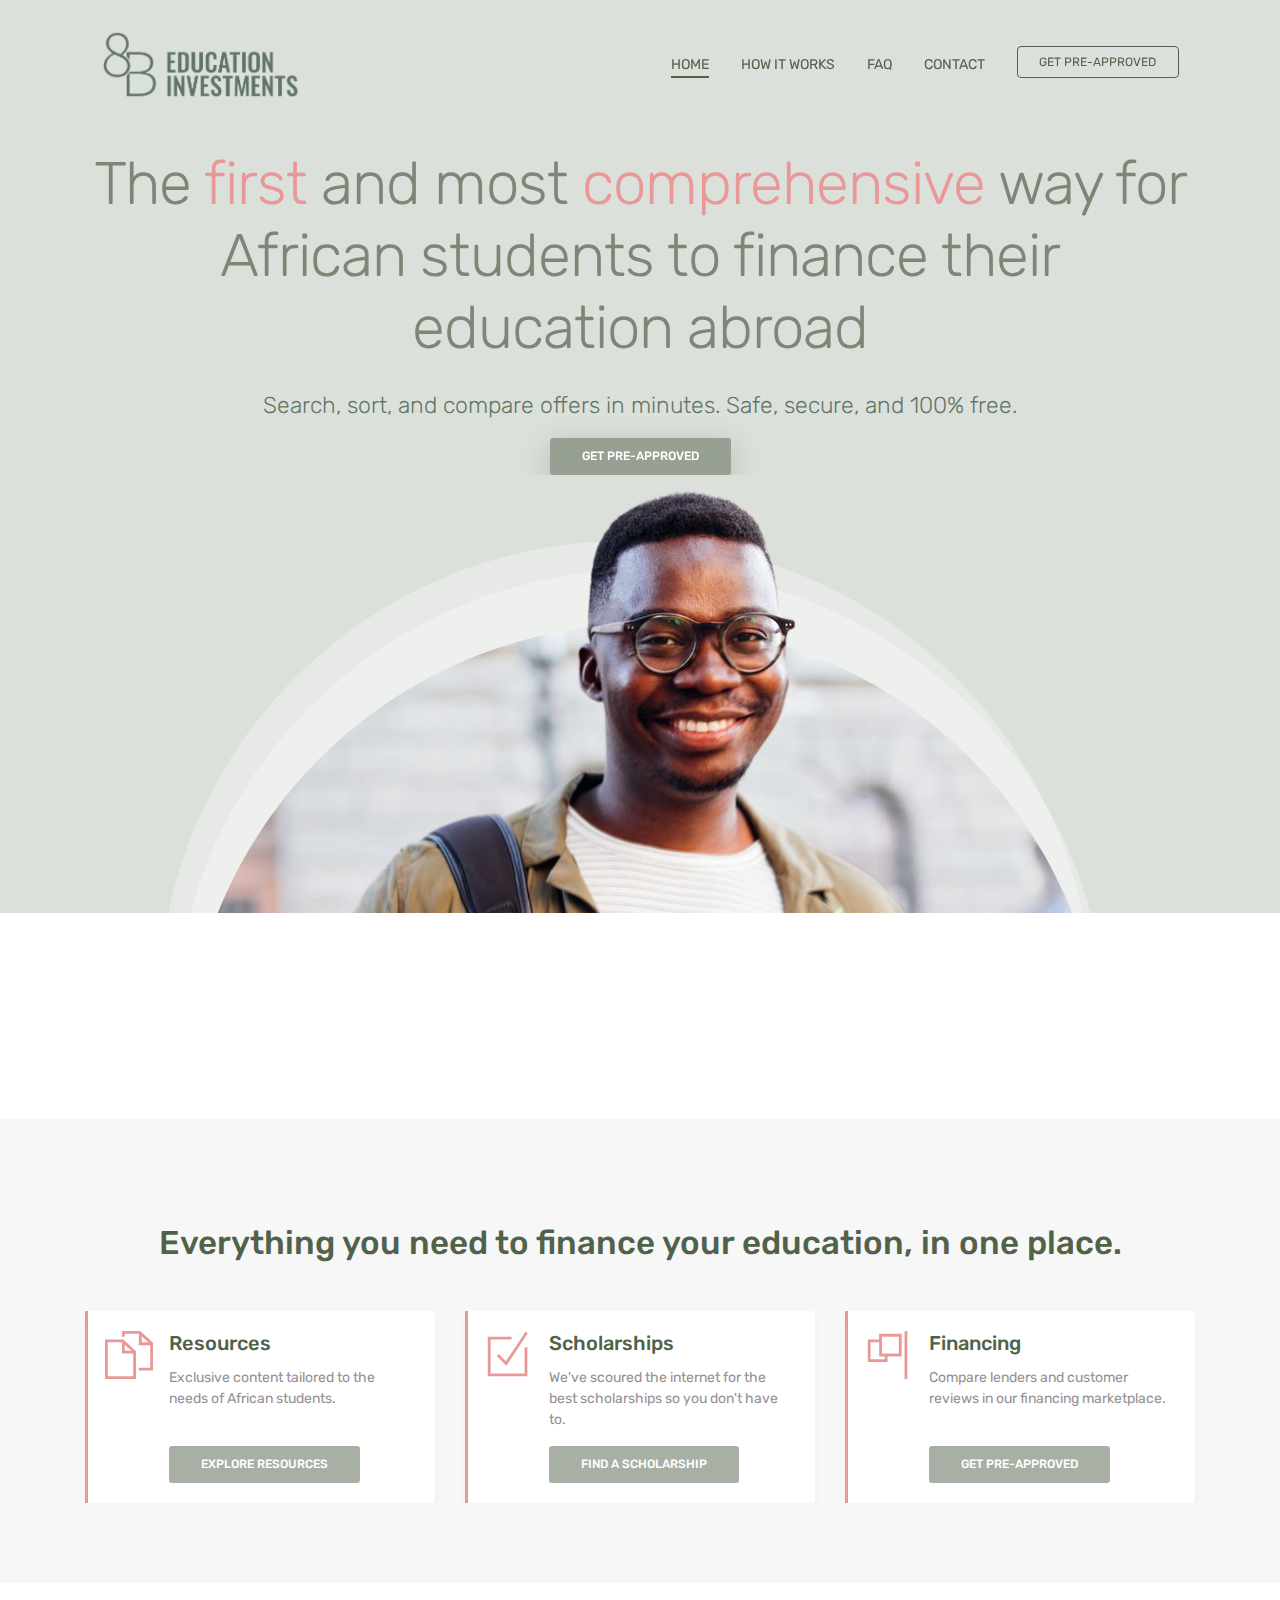
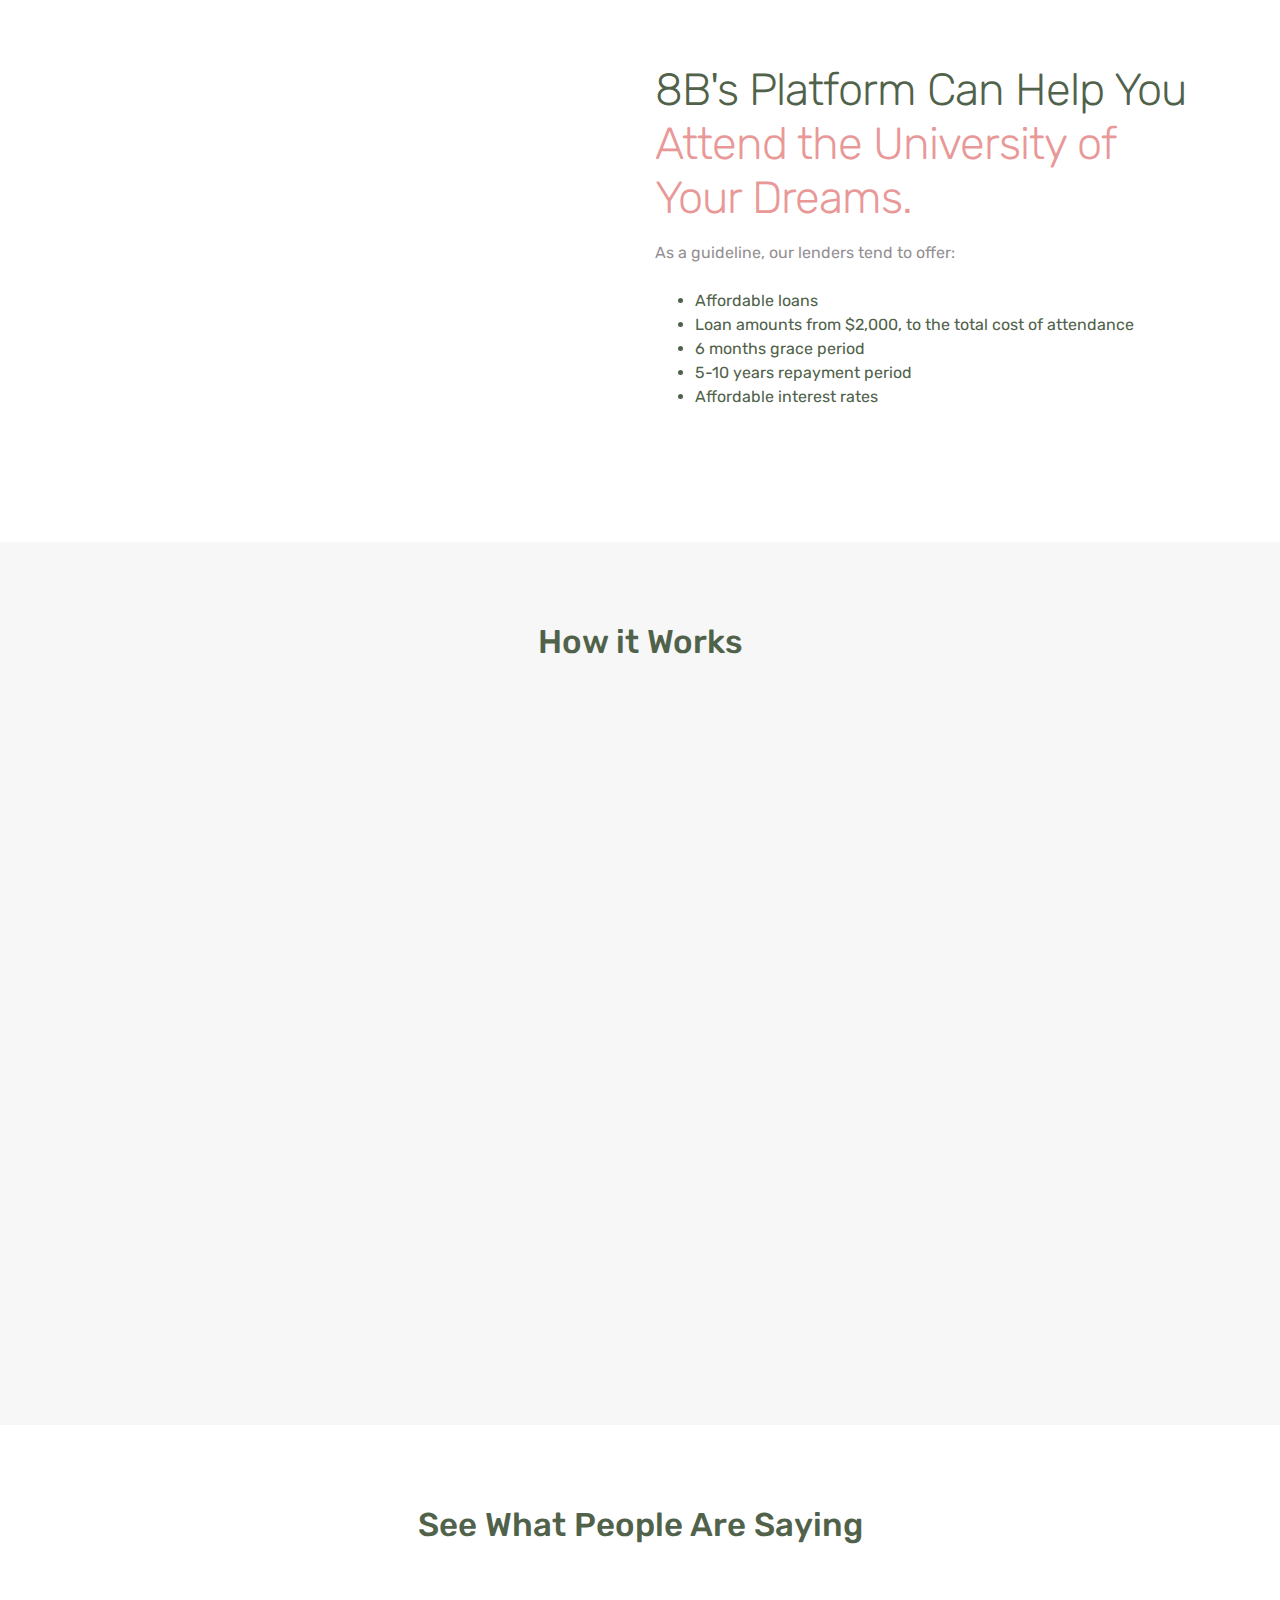
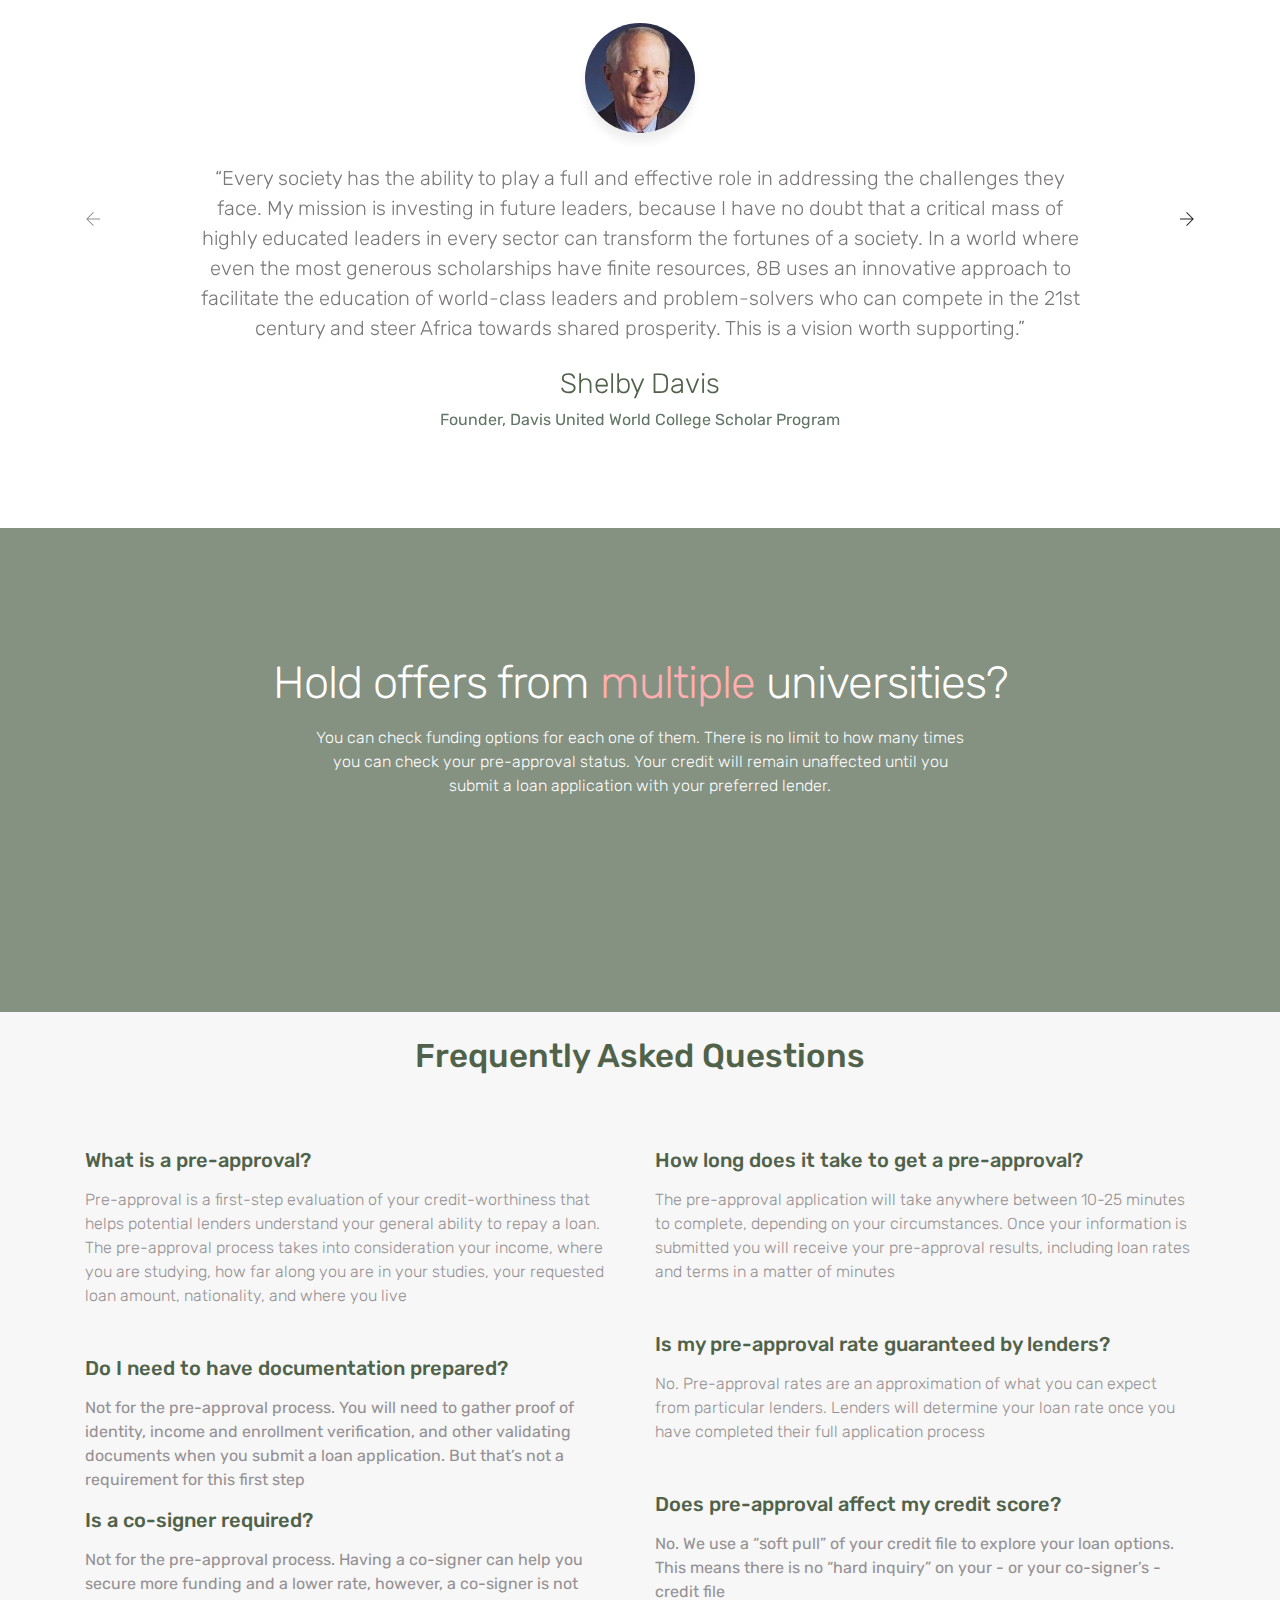
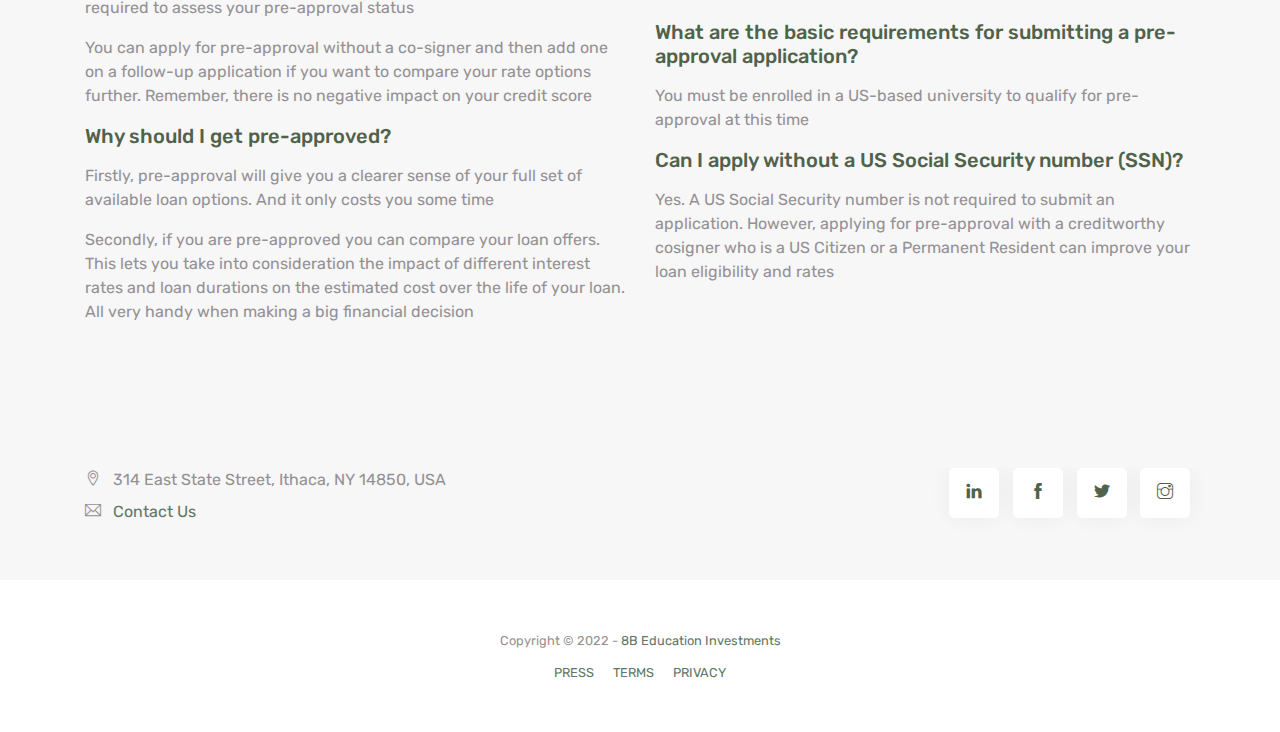
==== index.html @ 489450ca "update homepage" ====
<!doctype html>
<html lang="en">

<head>

    <link rel="icon" href="favicon/favicon.ico"/>
    <link rel="apple-touch-icon" sizes="57x57" href="favicon/apple-icon-57x57.png">
    <link rel="apple-touch-icon" sizes="60x60" href="favicon/apple-icon-60x60.png">
    <link rel="apple-touch-icon" sizes="72x72" href="favicon/apple-icon-72x72.png">
    <link rel="apple-touch-icon" sizes="76x76" href="favicon/apple-icon-76x76.png">
    <link rel="apple-touch-icon" sizes="114x114" href="favicon/apple-icon-114x114.png">
    <link rel="apple-touch-icon" sizes="120x120" href="favicon/apple-icon-120x120.png">
    <link rel="apple-touch-icon" sizes="144x144" href="favicon/apple-icon-144x144.png">
    <link rel="apple-touch-icon" sizes="152x152" href="favicon/apple-icon-152x152.png">
    <link rel="apple-touch-icon" sizes="180x180" href="favicon/apple-icon-180x180.png">
    <link rel="icon" type="image/png" sizes="192x192" href="favicon/android-icon-192x192.png">
    <link rel="icon" type="image/png" sizes="32x32" href="favicon/favicon-32x32.png">
    <link rel="icon" type="image/png" sizes="96x96" href="favicon/favicon-96x96.png">
    <link rel="icon" type="image/png" sizes="16x16" href="favicon/favicon-16x16.png">
    <link rel="manifest" href="favicon/manifest.json">

    <meta content="8B is here to help African students seek and secure funding for international study." name="description"/>
    <meta content="Student Financing - 8B Education Investments" property="og:title"/>
    <meta content="8B is here to help African students seek and secure funding for international study." property="og:description"/>
    <meta content="/images/meta.png" property="og:image"/>
    <meta content="Student Financing - 8B Education Investments" property="twitter:title"/>
    <meta content="8B is here to help African students seek and secure funding for international study." property="twitter:description"/>
    <meta content="/images/logo.png" property="twitter:image"/>
    <meta property="og:type" content="website"/>
    <meta content="summary_large_image" name="twitter:card"/>


    <title>Student Financing - 8B Education Investments</title>
    <!-- Required meta tags -->
    <meta charset="utf-8">
    <meta name="viewport" content="width=device-width, initial-scale=1, shrink-to-fit=no">
    <meta name="description" content="8B Education Investments">
    <meta name="keywords" content="8B Education Investments">

    <!-- Font -->
    <link rel="dns-prefetch" href="//fonts.googleapis.com">
    <link href="https://fonts.googleapis.com/css?family=Rubik:300,400,500" rel="stylesheet">
    <link href="https://unpkg.com/aos@2.3.1/dist/aos.css" rel="stylesheet">
    <!-- Bootstrap CSS -->
    <link rel="stylesheet" href="css/bootstrap.min.css">
    <!-- Themify Icons -->
    <link rel="stylesheet" href="css/themify-icons.css">
    <!-- Owl carousel -->
    <link rel="stylesheet" href="css/owl.carousel.min.css">
    <!-- Main css -->
    <link href="css/style.css" rel="stylesheet">

    <script async src="https://www.googletagmanager.com/gtag/js?id=G-29CH3XNDH9"></script>
    <script>
      window.dataLayer = window.dataLayer || [];
      function gtag(){dataLayer.push(arguments);}
      gtag('js', new Date());

      gtag('config', 'G-29CH3XNDH9');
    </script>
</head>

<body data-spy="scroll" data-target="#navbar" data-offset="30">

    <!-- Nav Menu -->

    <div class="nav-menu fixed-top">
        <div class="container">
            <div class="row">
                <div class="col-md-12">
                    <nav class="navbar navbar-dark navbar-expand-lg">
                        <a class="navbar-brand" href="index.html">
                            <img width="200" src="images/logo.png" class="img-fluid logo" alt="logo">
                            <img width="200" src="images/logo-reverse.png" class="img-fluid logo-reverse" alt="logo">
                        </a> <button class="navbar-toggler" type="button" data-toggle="collapse" data-target="#navbar" aria-controls="navbar" aria-expanded="false" aria-label="Toggle navigation"> <span class="navbar-toggler-icon"></span> </button>
                        <div class="collapse navbar-collapse" id="navbar">
                            <ul class="navbar-nav ml-auto">
                                <li class="nav-item"> <a class="nav-link active" href="#home">HOME <span class="sr-only">(current)</span></a> </li>
                                <li class="nav-item"> <a class="nav-link" href="#features">HOW IT WORKS</a> </li>
                                <li class="nav-item"> <a class="nav-link" href="#FAQ">FAQ</a> </li>

                                <li class="nav-item"> <a class="nav-link" href="#contact">CONTACT</a> </li>
                                <li class="nav-item"><a href="https://ladder.8b.africa/marketplace/" class="btn btn-outline-light my-3 my-sm-0 ml-lg-3">Get Pre-Approved</a></li>
                            </ul>
                        </div>
                    </nav>
                </div>
            </div>
        </div>
    </div>


    <header class="bg-gradient" id="home">
        <div class="container mt-5">
            <h1>The <span class="hl">first</span> and most <span class="hl">comprehensive</span> way for African students to finance their education abroad</h1>
            <p class="tagline">Search, sort, and compare offers in minutes. Safe, secure, and 100% free.</p>
            <a style="margin-top: 15px;" data-aos="fade-left" href="https://ladder.8b.africa/marketplace/" class="btn btn-primary">Get Pre-Approved</a>
        </div>
        <div class="img-holder mt-3"><img  data-aos="fade-up" src="images/cstudent.png" class="img-fluid"></div>
    </header>

    <div class="client-logos my-5">
        <div class="container text-center">
            <img data-aos="fade-down" src="images/client-logos.png" alt="client logos" class="img-fluid">
        </div>
    </div>



    <!-- // end .section -->
<!--    <div class="section light-bg">-->

<!--        <div class="container">-->
<!--            <div class="row">-->
<!--                <div class="col-lg-6 offset-lg-6">-->
<!--                    <h2>We <span class="hl">amplify</span> global ambitions</h2>-->
<!--                    <p class="mb-4">8B helps secure low cost education loans for African students who hold offers from international Universities and Colleges.  We understand the unique hurdles faced by African student borrowers abroad, that's why we built a better way</p>-->
<!--                    <a data-aos="fade-left" href="https://ladder.8b.africa/marketplace/" class="btn btn-primary">Read more</a>-->
<!--                </div>-->
<!--            </div>-->
<!--            <div class="perspective-phone">-->
<!--                <img data-aos="fade-up" style="border-radius: 20px;" src="images/stock2.png" class="img-fluid">-->
<!--            </div>-->
<!--        </div>-->

<!--    </div>-->

    <!-- // end .section -->

    <div class="section light-bg" id="why-students-choose-8b">
        <div class="container">
            <div class="section-title">
                <small>&nbsp;</small>
                <h3>Everything you need to finance your education, in one place.</h3>
            </div>
            <div class="row">
                <div class="col-12 col-lg-4">
                    <div class="card features">
                        <div class="card-body">
                            <div class="media">
                                <span class="ti-files gradient-fill ti-3x mr-3"></span>
                                <div class="media-body">
                                    <h4 class="card-title">Resources</h4>
                                    <p class="card-text">Exclusive content tailored to the needs of African students. &nbsp;&nbsp;&nbsp;&nbsp;&nbsp;&nbsp;&nbsp;&nbsp;&nbsp;&nbsp;&nbsp;&nbsp;<br/>&nbsp;&nbsp;&nbsp;&nbsp;</p>
                                    <a href="https://www.8b.finance/action" style="box-shadow: none" class="btn btn-primary aos-init aos-animate">Explore Resources</a>
                                </div>
                            </div>
                        </div>
                    </div>
                </div>
                <div class="col-12 col-lg-4">
                    <div class="card features">
                        <div class="card-body">
                            <div class="media">
                                <span class="ti-check-box gradient-fill ti-3x mr-3"></span>
                                <div class="media-body">
                                    <h4 class="card-title">Scholarships</h4>
                                    <p class="card-text">We've scoured the internet for the best scholarships so you don't have to. </p>
                                    <a href="https://ladder.8b.africa/scholarships/" style="box-shadow: none" class="btn btn-primary aos-init aos-animate">Find a Scholarship</a>
                                </div>
                            </div>
                        </div>
                    </div>
                </div>
                <div class="col-12 col-lg-4">
                    <div class="card features">
                        <div class="card-body">
                            <div class="media">
                                <span class="ti-flag-alt-2 gradient-fill ti-3x mr-3"></span>
                                <div class="media-body">
                                    <h4 class="card-title">Financing</h4>
                                    <p class="card-text">Compare lenders and customer reviews in our financing marketplace. &nbsp;&nbsp;&nbsp;&nbsp;</p>
                                    <a href="https://ladder.8b.africa/marketplace/" style="box-shadow: none" class="btn btn-primary aos-init aos-animate">Get Pre-Approved</a>
                                </div>
                            </div>
                        </div>
                    </div>
                </div>
            </div>
        </div>
    </div>

    <div class="section">

        <div class="container">
            <div class="row">
                <div class="col-md-6">
                    <img data-aos="fade-left" style="border-radius: 10px;" src="images/stock1.jpg" class="img-fluid img-shadow">
                </div>
                <div class="col-md-6 d-flex align-items-center">
                    <div>
                        <h2>8B's Platform Can Help You <br/><span class="hl">Attend the University of Your Dreams.</span></h2>
                        <p class="mb-4">As a guideline, our lenders tend to offer:</p>
                        <ul style="color: rgba(81, 98, 75, 100);">
                            <li>Affordable loans</li>
                            <li>Loan amounts from $2,000, to the total cost of attendance</li>
                            <li>6 months grace period</li>
                            <li>5-10 years repayment period</li>
                            <li>Affordable interest rates</li>
                        </ul>
                        <a data-aos="fade-left" href="https://ladder.8b.africa/marketplace/" class="btn btn-primary">Get Pre-Approved</a></div>
                </div>
            </div>

        </div>

    </div>
    <!-- // end .section -->


    <div class="section light-bg" id="features">
        <div class="container">
            <div class="section-title">
                <h3>How it Works</h3>
            </div>
            <div class="row">
                <div class="col-md-8 d-flex align-items-center">
                    <ul class="list-unstyled ui-steps">
                        <li data-aos="fade-left" class="media">
                            <div class="circle-icon mr-4">1</div>
                            <div class="media-body">
                                <h5 >Pre-Approve</h5>
                                <p>Tell us about yourself. Where are you planning to study? What field of study will be your focus? How how much funding you are looking for? Just a few minutes could change your life.</p>
                            </div>
                        </li>
                        <li data-aos="fade-left" class="media my-4">
                            <div class="circle-icon mr-4">2</div>
                            <div class="media-body">
                                <h5>Compare</h5>
                                <p>You'll get clear, detailed, and easy to follow information about your offers and the lenders you're choosing between.</p>
                            </div>
                        </li>
                        <li data-aos="fade-left" class="media">
                            <div class="circle-icon mr-4">3</div>
                            <div class="media-body">
                                <h5>Apply</h5>
                                <p>Complete your application through the lender site. 8B will be here to support you on the next step of your education journey, and beyond.</p>
                            </div>
                        </li>
                    </ul>

                </div>

                <div class="col-md-4">
                    <img data-aos="fade-right" style="border-radius: 20px;" src="images/stock3.jpg" class="img-fluid img-shadow">
                </div>
            </div>
            <div class="text-center">
                <div class="" style="padding-bottom: 40px;">
                    <a data-aos="fade-up" href="https://ladder.8b.africa/marketplace/" class="btn btn-light">Get Pre-Approved</a>
                </div>
            </div>

        </div>

    </div>
    <!-- // end .section -->



    <div class="section ">
        <div class="container">
            <div class="section-title">
                <h3>See What People Are Saying</h3>
            </div>

            <div class="testimonials owl-carousel">
                <div class="testimonials-single">
                    <img src="images/01.jpg" alt="client" class="client-img">
                    <blockquote class="blockquote">“Every society has the ability to play a full and effective role in addressing the challenges they face. My mission is investing in future leaders, because I have no doubt that a critical mass of highly educated leaders in every sector can transform the fortunes of a society. In a world where even the most generous scholarships have finite resources, 8B uses an innovative approach to facilitate the education of world-class leaders and problem-solvers who can compete in the 21st century and steer Africa towards shared prosperity. This is a vision worth supporting.”</blockquote>
                    <h5 class="mt-4 mb-2">Shelby Davis</h5>
                    <p class="text-primary">Founder, Davis United World College Scholar Program</p>
                </div>
                <div class="testimonials-single">
                    <img src="images/02.jpg" alt="client" class="client-img">
                    <blockquote class="blockquote">“The most surprising thing when I was seeking funding was the limited options for International Students.  Most graduate schools do not offer financial aid. 8B funding was able to support part of my tuition, and I am very grateful for that.”</blockquote>
                    <h5 class="mt-4 mb-2">Nifasha Rusibamayila, Tanzania</h5>
                    <p class="text-primary">Boston University, School of Public Health</p>
                </div>
                <div class="testimonials-single">
                    <img src="images/03.jpg" alt="client" class="client-img">
                    <blockquote class="blockquote">“If it is true that ability is evenly distributed across the world, then the next Nobel Prize-potential mathematician may well be in Accra or Yaoundé. 8B seeks to head-hunt the best and brightest Africans wherever they may be found on the African continent and facilitate their education in leading global universities, thereby enabling them to meet their potential.”</blockquote>
                    <h5 class="mt-4 mb-2">Dr. Ekwow Spio-Garbrah, Ghana</h5>
                    <p class="text-primary">Former Minister of Education, Ghana</p>
                </div>
            </div>

        </div>

    </div>
    <!-- // end .section -->

<!--    <div class="section light-bg action " id="early-access">-->
<!--        <div class="container">-->
<!--            <div class="section-title">-->
<!--                <small>&nbsp;</small>-->
<!--                <h3>Request Early Access - It's Free</h3>-->
<!--            </div>-->
<!--            <div class="row">-->
<!--                <div class="col-md-2">&nbsp;</div>-->
<!--                <div class="col-md-8 d-flex align-items-center text-left">-->


<!--                    <div id="mc_embed_signup">-->
<!--                        <form action="https://finance.us18.list-manage.com/subscribe/post?u=d1017bacad2b8a681a37d7c40&amp;id=35fd139889"-->
<!--                              method="post" id="mc-embedded-subscribe-form" name="mc-embedded-subscribe-form"-->
<!--                              class="validate" target="_blank" novalidate>-->
<!--                            <div id="mc_embed_signup_scroll">-->
<!--                                <div class="mc-field-group form-group">-->
<!--                                    <label for="mce-FNAME">First Name </label>-->
<!--                                    <input type="text" value="" name="FNAME" class="form-control" id="mce-FNAME">-->
<!--                                </div>-->
<!--                                <div class="mc-field-group form-group">-->
<!--                                    <label for="mce-LNAME">Last Name </label>-->
<!--                                    <input type="text" value="" name="LNAME" class="form-control" id="mce-LNAME">-->
<!--                                </div>-->
<!--                                <div class="mc-field-group form-group">-->
<!--                                    <label for="mce-EMAIL">Email Address <span class="asterisk">*</span>-->
<!--                                    </label>-->
<!--                                    <input type="email" value="" name="EMAIL" class="required email form-control"-->
<!--                                           id="mce-EMAIL">-->
<!--                                </div>-->
<!--                                <div class="mc-field-group form-group">-->
<!--                                    <label for="mce-NATLTY">Nationality (Country of Citizenship) <span class="asterisk">*</span></label>-->
<!--                                    <input type="text" value="" name="NATLTY" class="required form-control" id="mce-NATLTY">-->
<!--                                </div>-->
<!--                                <div id="mergeRow-gdpr"-->
<!--                                     class="mergeRow gdpr-mergeRow content__gdprBlock mc-field-group">-->
<!--                                    <div class="content__gdpr">-->
<!--                                        <label style="margin-bottom: 0;">Marketing Permissions</label>-->
<!--                                        <p>Please select all the ways you would like to hear from 8B Education-->
<!--                                            Investments:</p>-->
<!--                                        <div class="form-check mc_fieldset gdprRequired mc-field-group"-->
<!--                                                  name="interestgroup_field">-->
<!--                                            <label class="checkbox subfield form-check-label" for="gdpr_93010">-->
<!--                                                <input type="checkbox"-->
<!--                                                       id="gdpr_93010"-->
<!--                                                       name="gdpr[93010]"-->
<!--                                                       value="Y"-->
<!--                                                       class="av-checkbox form-check-input"><span>Marketing Emails</span>-->
<!--                                            </label>-->
<!--                                            <br/>-->
<!--                                            <label class="checkbox subfield form-check-label" for="gdpr_93058"><input-->
<!--                                                    type="checkbox" id="gdpr_93058" name="gdpr[93058]" value="Y"-->
<!--                                                    class="av-checkbox form-check-input"><span>Platform Updates</span>-->
<!--                                            </label>-->
<!--                                        </div>-->
<!--                                    </div>-->
<!--                                </div>-->
<!--                                <div id="mce-responses" class="clear">-->
<!--                                    <div class="response" id="mce-error-response" style="display:none"></div>-->
<!--                                    <div class="response" id="mce-success-response" style="display:none"></div>-->
<!--                                </div>-->
<!--                                &lt;!&ndash; real people should not fill this in and expect good things - do not remove this or risk form bot signups&ndash;&gt;-->
<!--                                <div style="position: absolute; left: -5000px;" aria-hidden="true"><input type="text"-->
<!--                                                                                                          name="b_d1017bacad2b8a681a37d7c40_35fd139889"-->
<!--                                                                                                          tabindex="-1"-->
<!--                                                                                                          value="">-->
<!--                                </div>-->
<!--                                <div class="my-4">-->
<!--                                    <input type="submit" value="Sign Up For Early Access" name="subscribe"-->
<!--                                                          id="mc-embedded-subscribe" class="button btn btn-primary">-->
<!--                                </div>-->
<!--                            </div>-->
<!--                        </form>-->
<!--                    </div>-->
<!--<script type='text/javascript' src='//s3.amazonaws.com/downloads.mailchimp.com/js/mc-validate.js'></script><script type='text/javascript'>(function($) {window.fnames = new Array(); window.ftypes = new Array();fnames[0]='EMAIL';ftypes[0]='email';fnames[1]='FNAME';ftypes[1]='text';fnames[2]='LNAME';ftypes[2]='text';fnames[3]='ADDRESS';ftypes[3]='address';fnames[4]='PHONE';ftypes[4]='phone';}(jQuery));var $mcj = jQuery.noConflict(true);</script>-->
<!--                </div>-->
<!--                <div class="col-md-2">&nbsp;</div>-->
<!--            </div>-->
<!--        </div>-->
<!--    </div>-->
    <div class="section bg-gradient-footer">
        <div class="container">
            <div class="call-to-action">
                <h2>Hold offers from <span class="hl-light">multiple</span> universities?</h2>
                <p class="tagline">You can check funding options for each one of them. There is no limit to how many times you can check your pre-approval status. Your credit will remain unaffected until you submit a loan application with your preferred lender.</p>
                <div class="my-4">
                    <a data-aos="fade-up" href="https://ladder.8b.africa/marketplace/" class="btn btn-light">Get Pre-Approved</a>
                </div>
            </div>
        </div>

    </div>
    <div class="section light-bg pt-0" id="FAQ">
        <div class="container">
            <div class="section-title">
                <small>&nbsp;</small>
                <h3>Frequently Asked Questions</h3>
            </div>

            <div class="row pt-4">
                <div class="col-md-6">
                    <h4 class="mb-3">What is a pre-approval?</h4>
                    <p class="light-font mb-5">Pre-approval is a first-step evaluation of your credit-worthiness that helps potential lenders understand your general ability to repay a loan. The pre-approval process takes into consideration your income, where you are studying, how far along you are in your studies, your requested loan amount, nationality, and where you live</p>

                    <h4 class="mb-3">Do I need to have documentation prepared?</h4>
                    <p>Not for the pre-approval process. You will need to gather proof of identity, income and enrollment verification, and other validating documents when you submit a loan application. But that’s not a requirement for this first step</p>

                    <h4 class="mb-3">Is a co-signer required?</h4>
                    <p>Not for the pre-approval process. Having a co-signer can help you secure more funding and a lower rate, however, a co-signer is not required to assess your pre-approval status</p>
                    <p>You can apply for pre-approval without a co-signer and then add one on a follow-up application if you want to compare your rate options further. Remember, there is no negative impact on your credit score</p>

                    <h4 class="mb-3">Why should I get pre-approved?</h4>
                    <p>Firstly, pre-approval will give you a clearer sense of your full set of available loan options. And it only costs you some time</p>
                    <p>Secondly, if you are pre-approved you can compare your loan offers. This lets you take into consideration the impact of different interest rates and loan durations on the estimated cost over the life of your loan. All very handy when making a big financial decision</p>
                </div>
                <div class="col-md-6">
                    <h4 class="mb-3">How long does it take to get a pre-approval?</h4>
                    <p class="light-font mb-5">The pre-approval application will take anywhere between 10-25 minutes to complete, depending on your circumstances. Once your information is submitted you will receive your pre-approval results, including loan rates and terms in a matter of minutes</p>

                    <h4 class="mb-3">Is my pre-approval rate guaranteed by lenders?</h4>
                    <p class="light-font mb-5">No. Pre-approval rates are an approximation of what you can expect from particular lenders. Lenders will determine your loan rate once you have completed their full application process</p>

                    <h4 class="mb-3">Does pre-approval affect my credit score?</h4>
                    <p>No. We use a “soft pull” of your credit file to explore your loan options. This means there is no “hard inquiry” on your - or your co-signer’s -credit file</p>

                    <h4 class="mb-3">What are the basic requirements for submitting a pre-approval application?</h4>
                    <p>You must be enrolled in a US-based university to qualify for pre-approval at this time</p>

                    <h4 class="mb-3">Can I apply without a US Social Security number (SSN)?</h4>
                    <p>Yes. A US Social Security number is not required to submit an application. However, applying for pre-approval with a creditworthy cosigner who is a US Citizen or a Permanent Resident can improve your loan eligibility and rates</p>
                </div>
            </div>
        </div>

    </div>
    <!-- // end .section -->




    <!-- // end .section -->

    <div class="light-bg py-5" id="contact">
        <div class="container">
            <div class="row">
                <div class="col-lg-6 text-center text-lg-left">
                    <p class="mb-2"> <span class="ti-location-pin mr-2"></span> 314 East State Street, Ithaca, NY 14850, USA</p>
                    <div class=" d-block d-sm-inline-block">
                        <p class="mb-2">
                            <span class="ti-email mr-2"></span> <a class="mr-4" href="https://www.8b.finance/inquiry" target="_blank">Contact Us</a>
                        </p>
                    </div>
                </div>
                <div class="col-lg-6">
                    <div class="social-icons">
                        <a target="_blank" href="https://www.linkedin.com/company/8b-education-investment-fund/"><span class="ti-linkedin"></span></a>
                        <a target="_blank" href="https://www.facebook.com/8BEducationInvestments/"><span class="ti-facebook"></span></a>
                        <a target="_blank" href="https://twitter.com/8b_africaedu"><span class="ti-twitter-alt"></span></a>
                        <a target="_blank" href="https://www.instagram.com/8beducation/"><span class="ti-instagram"></span></a>
                    </div>
                </div>
            </div>

        </div>

    </div>
    <!-- // end .section -->
    <footer class="my-5 text-center">
        <!-- Copyright removal is not prohibited! -->
        <p class="mb-2"><small>Copyright © 2022 - <a href="https://8b.finance">8B Education Investments</a></small></p>

        <small>
            <a href="https://8b.finance" target="_blank" class="m-2">PRESS</a>
            <a href="https://ladder.8b.africa/terms-of-service/" target="_blank" class="m-2">TERMS</a>
            <a href="https://ladder.8b.africa/privacy-policy/" target="_blank" class="m-2">PRIVACY</a>
        </small>
    </footer>

    <!-- jQuery and Bootstrap -->
    <script src="js/jquery-3.2.1.min.js"></script>
    <script src="js/bootstrap.bundle.min.js"></script>
    <!-- Plugins JS -->
    <script src="js/owl.carousel.min.js"></script>
    <script src="https://unpkg.com/aos@2.3.1/dist/aos.js"></script>
    <!-- Custom JS -->
    <script src="js/script.js"></script>

</body>

</html>
---- css/themify-icons.css ----
@font-face {
    font-family: 'themify';
    src: url('../fonts/themify.eot?-fvbane');
    src: url('../fonts/themify.eot?#iefix-fvbane') format('embedded-opentype'), url('../fonts/themify.woff?-fvbane') format('woff'), url('../fonts/themify.ttf?-fvbane') format('truetype'), url('../fonts/themify.svg?-fvbane#themify') format('svg');
    font-weight: normal;
    font-style: normal;
}

[class^="ti-"],
[class*=" ti-"] {
    font-family: 'themify';
    speak: none;
    font-style: normal;
    font-weight: normal;
    font-variant: normal;
    text-transform: none;
    line-height: 1;
    /* Better Font Rendering =========== */
    -webkit-font-smoothing: antialiased;
    -moz-osx-font-smoothing: grayscale;
}

.ti-wand:before {
    content: "\e600";
}

.ti-volume:before {
    content: "\e601";
}

.ti-user:before {
    content: "\e602";
}

.ti-unlock:before {
    content: "\e603";
}

.ti-unlink:before {
    content: "\e604";
}

.ti-trash:before {
    content: "\e605";
}

.ti-thought:before {
    content: "\e606";
}

.ti-target:before {
    content: "\e607";
}

.ti-tag:before {
    content: "\e608";
}

.ti-tablet:before {
    content: "\e609";
}

.ti-star:before {
    content: "\e60a";
}

.ti-spray:before {
    content: "\e60b";
}

.ti-signal:before {
    content: "\e60c";
}

.ti-shopping-cart:before {
    content: "\e60d";
}

.ti-shopping-cart-full:before {
    content: "\e60e";
}

.ti-settings:before {
    content: "\e60f";
}

.ti-search:before {
    content: "\e610";
}

.ti-zoom-in:before {
    content: "\e611";
}

.ti-zoom-out:before {
    content: "\e612";
}

.ti-cut:before {
    content: "\e613";
}

.ti-ruler:before {
    content: "\e614";
}

.ti-ruler-pencil:before {
    content: "\e615";
}

.ti-ruler-alt:before {
    content: "\e616";
}

.ti-bookmark:before {
    content: "\e617";
}

.ti-bookmark-alt:before {
    content: "\e618";
}

.ti-reload:before {
    content: "\e619";
}

.ti-plus:before {
    content: "\e61a";
}

.ti-pin:before {
    content: "\e61b";
}

.ti-pencil:before {
    content: "\e61c";
}

.ti-pencil-alt:before {
    content: "\e61d";
}

.ti-paint-roller:before {
    content: "\e61e";
}

.ti-paint-bucket:before {
    content: "\e61f";
}

.ti-na:before {
    content: "\e620";
}

.ti-mobile:before {
    content: "\e621";
}

.ti-minus:before {
    content: "\e622";
}

.ti-medall:before {
    content: "\e623";
}

.ti-medall-alt:before {
    content: "\e624";
}

.ti-marker:before {
    content: "\e625";
}

.ti-marker-alt:before {
    content: "\e626";
}

.ti-arrow-up:before {
    content: "\e627";
}

.ti-arrow-right:before {
    content: "\e628";
}

.ti-arrow-left:before {
    content: "\e629";
}

.ti-arrow-down:before {
    content: "\e62a";
}

.ti-lock:before {
    content: "\e62b";
}

.ti-location-arrow:before {
    content: "\e62c";
}

.ti-link:before {
    content: "\e62d";
}

.ti-layout:before {
    content: "\e62e";
}

.ti-layers:before {
    content: "\e62f";
}

.ti-layers-alt:before {
    content: "\e630";
}

.ti-key:before {
    content: "\e631";
}

.ti-import:before {
    content: "\e632";
}

.ti-image:before {
    content: "\e633";
}

.ti-heart:before {
    content: "\e634";
}

.ti-heart-broken:before {
    content: "\e635";
}

.ti-hand-stop:before {
    content: "\e636";
}

.ti-hand-open:before {
    content: "\e637";
}

.ti-hand-drag:before {
    content: "\e638";
}

.ti-folder:before {
    content: "\e639";
}

.ti-flag:before {
    content: "\e63a";
}

.ti-flag-alt:before {
    content: "\e63b";
}

.ti-flag-alt-2:before {
    content: "\e63c";
}

.ti-eye:before {
    content: "\e63d";
}

.ti-export:before {
    content: "\e63e";
}

.ti-exchange-vertical:before {
    content: "\e63f";
}

.ti-desktop:before {
    content: "\e640";
}

.ti-cup:before {
    content: "\e641";
}

.ti-crown:before {
    content: "\e642";
}

.ti-comments:before {
    content: "\e643";
}

.ti-comment:before {
    content: "\e644";
}

.ti-comment-alt:before {
    content: "\e645";
}

.ti-close:before {
    content: "\e646";
}

.ti-clip:before {
    content: "\e647";
}

.ti-angle-up:before {
    content: "\e648";
}

.ti-angle-right:before {
    content: "\e649";
}

.ti-angle-left:before {
    content: "\e64a";
}

.ti-angle-down:before {
    content: "\e64b";
}

.ti-check:before {
    content: "\e64c";
}

.ti-check-box:before {
    content: "\e64d";
}

.ti-camera:before {
    content: "\e64e";
}

.ti-announcement:before {
    content: "\e64f";
}

.ti-brush:before {
    content: "\e650";
}

.ti-briefcase:before {
    content: "\e651";
}

.ti-bolt:before {
    content: "\e652";
}

.ti-bolt-alt:before {
    content: "\e653";
}

.ti-blackboard:before {
    content: "\e654";
}

.ti-bag:before {
    content: "\e655";
}

.ti-move:before {
    content: "\e656";
}

.ti-arrows-vertical:before {
    content: "\e657";
}

.ti-arrows-horizontal:before {
    content: "\e658";
}

.ti-fullscreen:before {
    content: "\e659";
}

.ti-arrow-top-right:before {
    content: "\e65a";
}

.ti-arrow-top-left:before {
    content: "\e65b";
}

.ti-arrow-circle-up:before {
    content: "\e65c";
}

.ti-arrow-circle-right:before {
    content: "\e65d";
}

.ti-arrow-circle-left:before {
    content: "\e65e";
}

.ti-arrow-circle-down:before {
    content: "\e65f";
}

.ti-angle-double-up:before {
    content: "\e660";
}

.ti-angle-double-right:before {
    content: "\e661";
}

.ti-angle-double-left:before {
    content: "\e662";
}

.ti-angle-double-down:before {
    content: "\e663";
}

.ti-zip:before {
    content: "\e664";
}

.ti-world:before {
    content: "\e665";
}

.ti-wheelchair:before {
    content: "\e666";
}

.ti-view-list:before {
    content: "\e667";
}

.ti-view-list-alt:before {
    content: "\e668";
}

.ti-view-grid:before {
    content: "\e669";
}

.ti-uppercase:before {
    content: "\e66a";
}

.ti-upload:before {
    content: "\e66b";
}

.ti-underline:before {
    content: "\e66c";
}

.ti-truck:before {
    content: "\e66d";
}

.ti-timer:before {
    content: "\e66e";
}

.ti-ticket:before {
    content: "\e66f";
}

.ti-thumb-up:before {
    content: "\e670";
}

.ti-thumb-down:before {
    content: "\e671";
}

.ti-text:before {
    content: "\e672";
}

.ti-stats-up:before {
    content: "\e673";
}

.ti-stats-down:before {
    content: "\e674";
}

.ti-split-v:before {
    content: "\e675";
}

.ti-split-h:before {
    content: "\e676";
}

.ti-smallcap:before {
    content: "\e677";
}

.ti-shine:before {
    content: "\e678";
}

.ti-shift-right:before {
    content: "\e679";
}

.ti-shift-left:before {
    content: "\e67a";
}

.ti-shield:before {
    content: "\e67b";
}

.ti-notepad:before {
    content: "\e67c";
}

.ti-server:before {
    content: "\e67d";
}

.ti-quote-right:before {
    content: "\e67e";
}

.ti-quote-left:before {
    content: "\e67f";
}

.ti-pulse:before {
    content: "\e680";
}

.ti-printer:before {
    content: "\e681";
}

.ti-power-off:before {
    content: "\e682";
}

.ti-plug:before {
    content: "\e683";
}

.ti-pie-chart:before {
    content: "\e684";
}

.ti-paragraph:before {
    content: "\e685";
}

.ti-panel:before {
    content: "\e686";
}

.ti-package:before {
    content: "\e687";
}

.ti-music:before {
    content: "\e688";
}

.ti-music-alt:before {
    content: "\e689";
}

.ti-mouse:before {
    content: "\e68a";
}

.ti-mouse-alt:before {
    content: "\e68b";
}

.ti-money:before {
    content: "\e68c";
}

.ti-microphone:before {
    content: "\e68d";
}

.ti-menu:before {
    content: "\e68e";
}

.ti-menu-alt:before {
    content: "\e68f";
}

.ti-map:before {
    content: "\e690";
}

.ti-map-alt:before {
    content: "\e691";
}

.ti-loop:before {
    content: "\e692";
}

.ti-location-pin:before {
    content: "\e693";
}

.ti-list:before {
    content: "\e694";
}

.ti-light-bulb:before {
    content: "\e695";
}

.ti-Italic:before {
    content: "\e696";
}

.ti-info:before {
    content: "\e697";
}

.ti-infinite:before {
    content: "\e698";
}

.ti-id-badge:before {
    content: "\e699";
}

.ti-hummer:before {
    content: "\e69a";
}

.ti-home:before {
    content: "\e69b";
}

.ti-help:before {
    content: "\e69c";
}

.ti-headphone:before {
    content: "\e69d";
}

.ti-harddrives:before {
    content: "\e69e";
}

.ti-harddrive:before {
    content: "\e69f";
}

.ti-gift:before {
    content: "\e6a0";
}

.ti-game:before {
    content: "\e6a1";
}

.ti-filter:before {
    content: "\e6a2";
}

.ti-files:before {
    content: "\e6a3";
}

.ti-file:before {
    content: "\e6a4";
}

.ti-eraser:before {
    content: "\e6a5";
}

.ti-envelope:before {
    content: "\e6a6";
}

.ti-download:before {
    content: "\e6a7";
}

.ti-direction:before {
    content: "\e6a8";
}

.ti-direction-alt:before {
    content: "\e6a9";
}

.ti-dashboard:before {
    content: "\e6aa";
}

.ti-control-stop:before {
    content: "\e6ab";
}

.ti-control-shuffle:before {
    content: "\e6ac";
}

.ti-control-play:before {
    content: "\e6ad";
}

.ti-control-pause:before {
    content: "\e6ae";
}

.ti-control-forward:before {
    content: "\e6af";
}

.ti-control-backward:before {
    content: "\e6b0";
}

.ti-cloud:before {
    content: "\e6b1";
}

.ti-cloud-up:before {
    content: "\e6b2";
}

.ti-cloud-down:before {
    content: "\e6b3";
}

.ti-clipboard:before {
    content: "\e6b4";
}

.ti-car:before {
    content: "\e6b5";
}

.ti-calendar:before {
    content: "\e6b6";
}

.ti-book:before {
    content: "\e6b7";
}

.ti-bell:before {
    content: "\e6b8";
}

.ti-basketball:before {
    content: "\e6b9";
}

.ti-bar-chart:before {
    content: "\e6ba";
}

.ti-bar-chart-alt:before {
    content: "\e6bb";
}

.ti-back-right:before {
    content: "\e6bc";
}

.ti-back-left:before {
    content: "\e6bd";
}

.ti-arrows-corner:before {
    content: "\e6be";
}

.ti-archive:before {
    content: "\e6bf";
}

.ti-anchor:before {
    content: "\e6c0";
}

.ti-align-right:before {
    content: "\e6c1";
}

.ti-align-left:before {
    content: "\e6c2";
}

.ti-align-justify:before {
    content: "\e6c3";
}

.ti-align-center:before {
    content: "\e6c4";
}

.ti-alert:before {
    content: "\e6c5";
}

.ti-alarm-clock:before {
    content: "\e6c6";
}

.ti-agenda:before {
    content: "\e6c7";
}

.ti-write:before {
    content: "\e6c8";
}

.ti-window:before {
    content: "\e6c9";
}

.ti-widgetized:before {
    content: "\e6ca";
}

.ti-widget:before {
    content: "\e6cb";
}

.ti-widget-alt:before {
    content: "\e6cc";
}

.ti-wallet:before {
    content: "\e6cd";
}

.ti-video-clapper:before {
    content: "\e6ce";
}

.ti-video-camera:before {
    content: "\e6cf";
}

.ti-vector:before {
    content: "\e6d0";
}

.ti-themify-logo:before {
    content: "\e6d1";
}

.ti-themify-favicon:before {
    content: "\e6d2";
}

.ti-themify-favicon-alt:before {
    content: "\e6d3";
}

.ti-support:before {
    content: "\e6d4";
}

.ti-stamp:before {
    content: "\e6d5";
}

.ti-split-v-alt:before {
    content: "\e6d6";
}

.ti-slice:before {
    content: "\e6d7";
}

.ti-shortcode:before {
    content: "\e6d8";
}

.ti-shift-right-alt:before {
    content: "\e6d9";
}

.ti-shift-left-alt:before {
    content: "\e6da";
}

.ti-ruler-alt-2:before {
    content: "\e6db";
}

.ti-receipt:before {
    content: "\e6dc";
}

.ti-pin2:before {
    content: "\e6dd";
}

.ti-pin-alt:before {
    content: "\e6de";
}

.ti-pencil-alt2:before {
    content: "\e6df";
}

.ti-palette:before {
    content: "\e6e0";
}

.ti-more:before {
    content: "\e6e1";
}

.ti-more-alt:before {
    content: "\e6e2";
}

.ti-microphone-alt:before {
    content: "\e6e3";
}

.ti-magnet:before {
    content: "\e6e4";
}

.ti-line-double:before {
    content: "\e6e5";
}

.ti-line-dotted:before {
    content: "\e6e6";
}

.ti-line-dashed:before {
    content: "\e6e7";
}

.ti-layout-width-full:before {
    content: "\e6e8";
}

.ti-layout-width-default:before {
    content: "\e6e9";
}

.ti-layout-width-default-alt:before {
    content: "\e6ea";
}

.ti-layout-tab:before {
    content: "\e6eb";
}

.ti-layout-tab-window:before {
    content: "\e6ec";
}

.ti-layout-tab-v:before {
    content: "\e6ed";
}

.ti-layout-tab-min:before {
    content: "\e6ee";
}

.ti-layout-slider:before {
    content: "\e6ef";
}

.ti-layout-slider-alt:before {
    content: "\e6f0";
}

.ti-layout-sidebar-right:before {
    content: "\e6f1";
}

.ti-layout-sidebar-none:before {
    content: "\e6f2";
}

.ti-layout-sidebar-left:before {
    content: "\e6f3";
}

.ti-layout-placeholder:before {
    content: "\e6f4";
}

.ti-layout-menu:before {
    content: "\e6f5";
}

.ti-layout-menu-v:before {
    content: "\e6f6";
}

.ti-layout-menu-separated:before {
    content: "\e6f7";
}

.ti-layout-menu-full:before {
    content: "\e6f8";
}

.ti-layout-media-right-alt:before {
    content: "\e6f9";
}

.ti-layout-media-right:before {
    content: "\e6fa";
}

.ti-layout-media-overlay:before {
    content: "\e6fb";
}

.ti-layout-media-overlay-alt:before {
    content: "\e6fc";
}

.ti-layout-media-overlay-alt-2:before {
    content: "\e6fd";
}

.ti-layout-media-left-alt:before {
    content: "\e6fe";
}

.ti-layout-media-left:before {
    content: "\e6ff";
}

.ti-layout-media-center-alt:before {
    content: "\e700";
}

.ti-layout-media-center:before {
    content: "\e701";
}

.ti-layout-list-thumb:before {
    content: "\e702";
}

.ti-layout-list-thumb-alt:before {
    content: "\e703";
}

.ti-layout-list-post:before {
    content: "\e704";
}

.ti-layout-list-large-image:before {
    content: "\e705";
}

.ti-layout-line-solid:before {
    content: "\e706";
}

.ti-layout-grid4:before {
    content: "\e707";
}

.ti-layout-grid3:before {
    content: "\e708";
}

.ti-layout-grid2:before {
    content: "\e709";
}

.ti-layout-grid2-thumb:before {
    content: "\e70a";
}

.ti-layout-cta-right:before {
    content: "\e70b";
}

.ti-layout-cta-left:before {
    content: "\e70c";
}

.ti-layout-cta-center:before {
    content: "\e70d";
}

.ti-layout-cta-btn-right:before {
    content: "\e70e";
}

.ti-layout-cta-btn-left:before {
    content: "\e70f";
}

.ti-layout-column4:before {
    content: "\e710";
}

.ti-layout-column3:before {
    content: "\e711";
}

.ti-layout-column2:before {
    content: "\e712";
}

.ti-layout-accordion-separated:before {
    content: "\e713";
}

.ti-layout-accordion-merged:before {
    content: "\e714";
}

.ti-layout-accordion-list:before {
    content: "\e715";
}

.ti-ink-pen:before {
    content: "\e716";
}

.ti-info-alt:before {
    content: "\e717";
}

.ti-help-alt:before {
    content: "\e718";
}

.ti-headphone-alt:before {
    content: "\e719";
}

.ti-hand-point-up:before {
    content: "\e71a";
}

.ti-hand-point-right:before {
    content: "\e71b";
}

.ti-hand-point-left:before {
    content: "\e71c";
}

.ti-hand-point-down:before {
    content: "\e71d";
}

.ti-gallery:before {
    content: "\e71e";
}

.ti-face-smile:before {
    content: "\e71f";
}

.ti-face-sad:before {
    content: "\e720";
}

.ti-credit-card:before {
    content: "\e721";
}

.ti-control-skip-forward:before {
    content: "\e722";
}

.ti-control-skip-backward:before {
    content: "\e723";
}

.ti-control-record:before {
    content: "\e724";
}

.ti-control-eject:before {
    content: "\e725";
}

.ti-comments-smiley:before {
    content: "\e726";
}

.ti-brush-alt:before {
    content: "\e727";
}

.ti-youtube:before {
    content: "\e728";
}

.ti-vimeo:before {
    content: "\e729";
}

.ti-twitter:before {
    content: "\e72a";
}

.ti-time:before {
    content: "\e72b";
}

.ti-tumblr:before {
    content: "\e72c";
}

.ti-skype:before {
    content: "\e72d";
}

.ti-share:before {
    content: "\e72e";
}

.ti-share-alt:before {
    content: "\e72f";
}

.ti-rocket:before {
    content: "\e730";
}

.ti-pinterest:before {
    content: "\e731";
}

.ti-new-window:before {
    content: "\e732";
}

.ti-microsoft:before {
    content: "\e733";
}

.ti-list-ol:before {
    content: "\e734";
}

.ti-linkedin:before {
    content: "\e735";
}

.ti-layout-sidebar-2:before {
    content: "\e736";
}

.ti-layout-grid4-alt:before {
    content: "\e737";
}

.ti-layout-grid3-alt:before {
    content: "\e738";
}

.ti-layout-grid2-alt:before {
    content: "\e739";
}

.ti-layout-column4-alt:before {
    content: "\e73a";
}

.ti-layout-column3-alt:before {
    content: "\e73b";
}

.ti-layout-column2-alt:before {
    content: "\e73c";
}

.ti-instagram:before {
    content: "\e73d";
}

.ti-google:before {
    content: "\e73e";
}

.ti-github:before {
    content: "\e73f";
}

.ti-flickr:before {
    content: "\e740";
}

.ti-facebook:before {
    content: "\e741";
}

.ti-dropbox:before {
    content: "\e742";
}

.ti-dribbble:before {
    content: "\e743";
}

.ti-apple:before {
    content: "\e744";
}

.ti-android:before {
    content: "\e745";
}

.ti-save:before {
    content: "\e746";
}

.ti-save-alt:before {
    content: "\e747";
}

.ti-yahoo:before {
    content: "\e748";
}

.ti-wordpress:before {
    content: "\e749";
}

.ti-vimeo-alt:before {
    content: "\e74a";
}

.ti-twitter-alt:before {
    content: "\e74b";
}

.ti-tumblr-alt:before {
    content: "\e74c";
}

.ti-trello:before {
    content: "\e74d";
}

.ti-stack-overflow:before {
    content: "\e74e";
}

.ti-soundcloud:before {
    content: "\e74f";
}

.ti-sharethis:before {
    content: "\e750";
}

.ti-sharethis-alt:before {
    content: "\e751";
}

.ti-reddit:before {
    content: "\e752";
}

.ti-pinterest-alt:before {
    content: "\e753";
}

.ti-microsoft-alt:before {
    content: "\e754";
}

.ti-linux:before {
    content: "\e755";
}

.ti-jsfiddle:before {
    content: "\e756";
}

.ti-joomla:before {
    content: "\e757";
}

.ti-html5:before {
    content: "\e758";
}

.ti-flickr-alt:before {
    content: "\e759";
}

.ti-email:before {
    content: "\e75a";
}

.ti-drupal:before {
    content: "\e75b";
}

.ti-dropbox-alt:before {
    content: "\e75c";
}

.ti-css3:before {
    content: "\e75d";
}

.ti-rss:before {
    content: "\e75e";
}

.ti-rss-alt:before {
    content: "\e75f";
}

.ti-lg {
    font-size: 1.33333333em;
    line-height: 0.75em;
    vertical-align: -15%;
}

.ti-2x {
    font-size: 2em;
}

.ti-3x {
    font-size: 3em;
}

.ti-4x {
    font-size: 4em;
}

.ti-5x {
    font-size: 5em;
}
---- css/style.css ----
@charset "UTF-8";




/*------------------------
[TABLE OF CONTENTS]
    
1. GLOBAL STYLES
2. NAVBAR
3. HERO
4. TABS
5. TESTIMONIALS
6. IMAGE GALLERY
7. PRICING
8. CALL TO ACTION
9. FOOTER

------------------------*/


/* GLOBAL
----------------------*/

body {
    font-family: 'Rubik', sans-serif;
    position: relative;
}

a {
    color: #617666;
}

a:hover,
a:focus {
    color: #e99898;
}

h1 {
    color: rgba(81, 98, 75, 0.7);
    font-size: 60px;
    font-weight: 300;
    letter-spacing: -1px;
    margin-bottom: 1.5rem;
}

h2 {
    font-size: 45px;
    font-weight: 300;
    color: rgba(81, 98, 75, 100);
    letter-spacing: -1px;
    margin-bottom: 1rem;
}

h3 {
    color: rgba(81, 98, 75, 100);
    font-size: 33px;
    font-weight: 500;
}

h4 {
    font-size: 20px;
    font-weight: 500;
    color: rgba(81, 98, 75, 100);
}

h5 {
    font-size: 28px;
    font-weight: 300;
    color: rgba(81, 98, 75, 100);
}

p {
    color: #959094;
}

p.lead {
    color: #617666;
    margin-bottom: 2rem;
}

.text-primary {
    color: #617666 !important;
}

.light-font {
    font-weight: 300;
}

.btn {
    font-size: 12px;
    font-weight: 400;
    text-transform: uppercase;
    padding: 0.375rem 1.35rem;
    transition: all 0.3s ease;
}

.btn-outline-light {
    color: rgba(81, 98, 75, 100);
    border-color: rgba(81, 98, 75, 100);
}

.btn-outline-light:hover {
    color: #e99898;
    border-color: #e99898;
}

.menu-is-open .btn-outline-light, .is-scrolling .btn-outline-light, .is-scrolling .btn-outline-light:hover {
    color: #fff;
    border-color: #fff;
    color: #e99898;
}
.is-scrolling .btn-outline-light {
    color: #fff;
}


.btn-primary {
    border-radius: 3px;
    background-color: rgba(81, 98, 75, 0.5);
    box-shadow: 0px 9px 32px 0px rgba(0, 0, 0, 0.2);
    font-weight: 500;
    padding: 0.6rem 2rem;
    border: 0;
}

.btn-primary:hover,
.btn-primary:focus,
.btn-primary:active,
.btn-primary:not([disabled]):not(.disabled).active,
.btn-primary:not([disabled]):not(.disabled):active,
.show>.btn-primary.dropdown-toggle {
    background-color: #e99898;
    box-shadow: 0px 9px 32px 0px rgba(0, 0, 0, 0.3);
    color: #FFF;
}

.btn-light {
    border-radius: 3px;
    background: #FFF;
    box-shadow: 0px 3px 10px 0px rgba(0, 0, 0, 0.26)
    font-size: 14px;
    font-weight: 500;
    color: rgba(81, 98, 75, 100);
    margin: 0.5rem;
    padding: 0.7rem 1.6rem;
    line-height: 1.8;
}
.btn-light:hover {
    background-color: #e99898;
    color: #fff;
    border-color: #e99898;
}
.btn-group-lg>.btn,
.btn-lg {
    padding: 0.8rem 1rem;
    font-size: 15px;
}

.light-bg {
    background-color: rgba(81, 98, 75, 0.05);;
}

.section {
    padding: 80px 0;
}

.section-title {
    text-align: center;
    margin-bottom: 3rem;
}

.section-title small {
    color: #998a9b;
}

@media (max-width:767px) {
    h1 {
        font-size: 40px;
    }
    h2 {
        font-size: 30px;
    }
}


/* NAVBAR
----------------------*/

.nav-menu {
    padding: 1rem 0;
    transition: all 0.3s ease;
}

.nav-menu.is-scrolling,
.nav-menu.menu-is-open {
    background-color: rgba(81, 98, 75, 100);
    /*background: -moz-linear-gradient(135deg, rgb(74, 13, 143) 0%, rgb(250, 42, 143) 100%);*/
    /*background: -webkit-linear-gradient(135deg, rgb(74, 13, 143) 0%, rgb(250, 42, 143) 100%);*/
    /*background: linear-gradient(135deg, rgb(74, 13, 143) 0%, rgb(250, 42, 143) 100%);*/
    -webkit-box-shadow: 0px 5px 23px 0px rgba(0, 0, 0, 0.1);
    -moz-box-shadow: 0px 5px 23px 0px rgba(0, 0, 0, 0.1);
    box-shadow: 0px 5px 23px 0px rgba(0, 0, 0, 0.1);
}

.logo-reverse{
    display: none;
}
.is-scrolling .logo-reverse, .menu-is-open .logo-reverse{
    display: block;
}

.logo {
    display: block;
}
.is-scrolling .logo, .menu-is-open .logo{
    display: none;
}

.nav-menu.is-scrolling {
    padding: 0;
}

.navbar-nav .nav-link {
    position: relative;
}

.nav-link {
    color: rgba(81, 98, 75, 1)!important;
}
.is-scrolling .nav-link {
    color: #fff!important;
}
@media (min-width: 992px) {
    .navbar-expand-lg .navbar-nav .nav-link {
        padding-right: 1rem;
        padding-left: 1rem;
        font-size: 14px;
    }
    .navbar-nav>.nav-item>.nav-link.active:after {
        content: "";
        border-bottom: 2px solid rgba(81, 98, 75, 1);
        left: 1rem;
        right: 1rem;
        bottom: 5px;
        height: 1px;
        position: absolute;
    }
    .is-scrolling .navbar-nav>.nav-item>.nav-link.active:after {
        border-bottom: 2px solid #fff;
    }
}

@media (max-width:991px) {
    .navbar-nav.is-scrolling {
        padding-bottom: 1rem;
    }
    .navbar-nav .nav-item {
        text-align: center;
    }
}


/* HERO
----------------------*/

header {
    padding: 100px 0 0;
    text-align: center;
    color: #FFF;
}

.bg-gradient {
    background-color: rgba(81, 98, 75, 0.2);
}
.bg-gradient-footer {
    background-color: rgba(81, 98, 75, 0.7);
}

.tagline {
    font-size: 23px;
    font-weight: 300;
    color: #617666;
    max-width: 800px;
    margin: 0 auto;
}

.img-holder {
    height: 0;
    padding-bottom: 33%;
    overflow: hidden;
}

@media (max-width:1200px) {
    .img-holder {
        padding-bottom: 50%;
    }
}

@media (max-width:767px) {
    .tagline {
        font-size: 17px;
    }
    .img-holder {
        padding-bottom: calc(100% - 100px);
    }
}


/* FEATURES
----------------------*/

.gradient-fill:before {
    color: #e99898;
    background: linear-gradient(to bottom, #e99898 0%, #e99898 100%);
    -webkit-background-clip: text;
    background-clip: text;
    -webkit-text-fill-color: transparent;
}

.card.features {
    border: 0;
    border-radius: 3px;
    box-shadow: 0px 5px 7px 0px rgba(0, 0, 0, 0.04);
    transition: all 0.3s ease;
}

@media (max-width:991px) {
    .card.features {
        margin-bottom: 2rem;
    }
    [class^="col-"]:last-child .card.features {
        margin-bottom: 0;
    }
}

.card.features:before {
    content: "";
    position: absolute;
    width: 3px;
    color: #e99898;
    background: linear-gradient(to bottom, #e99898 0%, #e99898 100%);
    top: 0;
    bottom: 0;
    left: 0;
}

.card-text {
    font-size: 14px;
}

.card.features:hover {
    transform: translateY(-3px);
    -moz-box-shadow: 0px 5px 30px 0px rgba(0, 0, 0, 0.08);
    -webkit-box-shadow: 0px 5px 30px 0px rgba(0, 0, 0, 0.08);
    box-shadow: 0px 5px 10px 0px rgba(0, 0, 0, 0.08);
}

.box-icon {
    box-shadow: 0px 0px 10px 0px rgba(0, 0, 0, 0.14);
    padding: 10px;
    width: 70px;
    border-radius: 3px;
    margin-bottom: 1.5rem;
    background-color: #FFF;
}

.circle-icon {
    box-shadow: 21px 12px 32px 0px rgba(0, 0, 0, 0.07);
    padding: 10px;
    width: 100px;
    height: 100px;
    border-radius: 50%;
    margin-bottom: 1.5rem;
    background-color: #FFF;
    color: rgba(81, 98, 75, 100);;
    font-size: 48px;
    text-align: center;
    line-height: 80px;
    font-weight: 300;
    transition: all 0.3s ease;
}

@media (max-width:992px) {
    .circle-icon {
        width: 70px;
        height: 70px;
        font-size: 28px;
        line-height: 50px;
    }
}

/*.ui-steps li:hover .circle-icon {*/
/*    background: rgb(233,152,152);*/
/*    background: linear-gradient(51deg, rgba(233,152,152,1) 0%, rgba(166,89,89,1) 100%);*/
/*    box-shadow: 0px 9px 32px 0px rgba(0, 0, 0, 0.09);*/
/*    color: #FFF;*/
/*}*/

.img-shadow {
    box-shadow: 0px 0px 10px 0px rgba(0, 0, 0, 0.3);
}

.ui-steps li {
    padding: 15px 0;
}

.ui-steps li:not(:last-child) {
    border-bottom: 1px solid rgba(81, 98, 75, 0.1);
}

.perspective-phone {
    position: relative;
    z-index: -1;
}

@media (min-width:992px) {
    .perspective-phone {
        margin-top: -300px;
        margin-left: -60px;
    }
}


/*  TABS
----------------------*/

.tab-content {
    border-bottom-right-radius: 3px;
    border-bottom-left-radius: 3px;
    background-color: #FFF;
    box-shadow: 0px 5px 7px 0px rgba(0, 0, 0, 0.04);
    padding: 3rem;
}

@media (max-width:992px) {
    .tab-content {
        padding: 1.5rem;
    }
}

.tab-content p {
    line-height: 1.8;
}

.tab-content h2 {
    margin-bottom: 0.5rem;
}

.nav-tabs {
    border-bottom: 0;
}

.nav-tabs .nav-item .nav-link,
.nav-tabs .nav-link:focus,
.nav-tabs .nav-link:hover {
    padding: 1rem 1rem;
    border-color: #faf6fb #faf6fb #FFF;
    font-size: 19px;
    color: #b5a4c8;
    background: #f5eff7;
}

.nav-tabs .nav-link.active {
    background: #FFF;
    border-top-width: 3px;
    border-color: #ce75b4 #faf6fb #FFF;
    color: rgba(81, 98, 75, 100);
}


/*  TESTIMONIALS
----------------------*/

.owl-carousel .owl-item img.client-img {
    width: 110px;
    margin: 30px auto;
    border-radius: 50%;
    box-shadow: 0px 9px 10px 0px rgba(0, 0, 0, 0.07);
}

.testimonials-single {
    text-align: center;
    max-width: 80%;
    margin: 0 auto;
}

.blockquote {
    color: #7a767a;
    font-weight: 300;
}

.owl-next.disabled,
.owl-prev.disabled {
    opacity: 0.5;
}

.owl-prev,
.owl-next {
    position: absolute;
    top: 50%;
    transform: translateY(-50%);
}

.owl-prev {
    left: 0;
}

.owl-next {
    right: 0;
}

.owl-theme .owl-nav.disabled+.owl-dots {
    margin-top: 60px;
}

.owl-theme .owl-dots .owl-dot span {
    background: #e7d9eb;
    width: 35px;
    height: 8px;
    border-radius: 10px;
    transition: all 0.3s ease-in;
}

.owl-theme .owl-dots .owl-dot:hover span {
    background: #ff487e;
}

.owl-theme .owl-dots .owl-dot.active span {
    background: #ff487e;
    box-shadow: 0px 9px 10px 0px rgba(0, 0, 0, 0.07);
}


/*  IMAGE GALLERY
----------------------*/

.img-gallery .owl-item {
    box-shadow: 0px 9px 10px 0px rgba(0, 0, 0, 0.07);
    transform: scale(0.8);
    transition: all 0.3s ease-in;
}

.img-gallery .owl-item.center {
    transform: scale(1);
}


/*  PRICING
----------------------*/

@media (max-width:992px) {
    .card-deck {
        -ms-flex-direction: column;
        flex-direction: column;
    }
    .card-deck .card {
        margin-bottom: 15px;
    }
}

.card.pricing {
    border: 1px solid #f1eef1;
}

.card.pricing.popular {
    border-top-width: 3px;
    border-color: #ce75b4 #faf6fb #FFF;
    box-shadow: 0px 12px 10px 0px rgba(36, 7, 31, 0.11);
    color: rgba(81, 98, 75, 100);
}

.card.pricing .card-head {
    text-align: center;
    padding: 40px 0 20px;
}

.card.pricing .card-head .price {
    display: block;
    font-size: 45px;
    font-weight: 300;
    color: rgba(81, 98, 75, 100);
}

.card.pricing .card-head .price sub {
    bottom: 0;
    font-size: 55%;
}

.card.pricing .list-group-item {
    border: 0;
    text-align: center;
    color: #959094;
    padding: 1.05rem 1.25rem;
}

.card.pricing .list-group-item del {
    color: #d9d3d8;
}

.card.pricing .card-body {
    padding: 1.75rem;
}


/*  CALL TO ACTION
----------------------*/

.call-to-action {
    text-align: center;
    color: #FFF;
    margin: 3rem 0;
}

.call-to-action .box-icon {
    margin-left: auto;
    margin-right: auto;
    border-radius: 5px;
    transform: scale(0.85);
    margin-bottom: 2.5rem;
}

.call-to-action h2 {
    color: #FFF;
}

.call-to-action .tagline {
    font-size: 16px;
    font-weight: 300;
    color: #fff;
    max-width: 650px;
    margin: 0 auto;
}

.btn-light img {
    margin-right: 0.4rem;
    vertical-align: text-bottom;
}


/*  FOOTER
----------------------*/

.social-icons {
    text-align: right;
}

.social-icons a {
    background-color: #FFF;
    box-shadow: 0px 0px 21px 0px rgba(0, 0, 0, 0.05);
    width: 50px;
    height: 50px;
    display: inline-block;
    text-align: center;
    line-height: 50px;
    margin: 0 0.3rem;
    border-radius: 5px;
    color: rgba(81, 98, 75, 100);
    transition: all 0.3s ease;
}

.social-icons a:hover {
    text-decoration: none;
    color: #e99898;
}

@media (max-width:991px) {
    .social-icons {
        text-align: center;
        margin-top: 2rem;
    }
}
.hl {
    color: #e99898;
}
.hl-light {
    color: #ffafaf;
}

.navbar-dark .navbar-toggler {
    background-color:rgba(81, 98, 75, 0.5);
}
.navbar-dark .navbar-toggler-icon {
    /*background-image: url("data:image/svg+xml;charset=utf8,%3Csvg viewBox='0 0 30 30' xmlns='http://www.w3.org/2000/svg'%3E%3Cpath stroke='rgba(81, 98, 75, 1)' stroke-width='2' stroke-linecap='round' stroke-miterlimit='10' d='M4 7h22M4 15h22M4 23h22'/%3E%3C/svg%3E");*/
}

.menu-is-open .nav-link {
    color: #fff!important;
}

.container {
    width: 100vw;
    overflow-x: hidden;
}

/* mailchimp subscribe */
#mc_embed_signup {width: 100%;}
form {
    width:100%;
    margin-bottom: 40px;
}
input {border-radius: 3px}
#mce-success-response {
    padding: 20px;
    background: #51624b;
    border-radius: 5px;
    color: white;
}
#mc_embed_signup div.mce_inline_error {
font-size: 14px!important;
font-weight: normal!important;
}
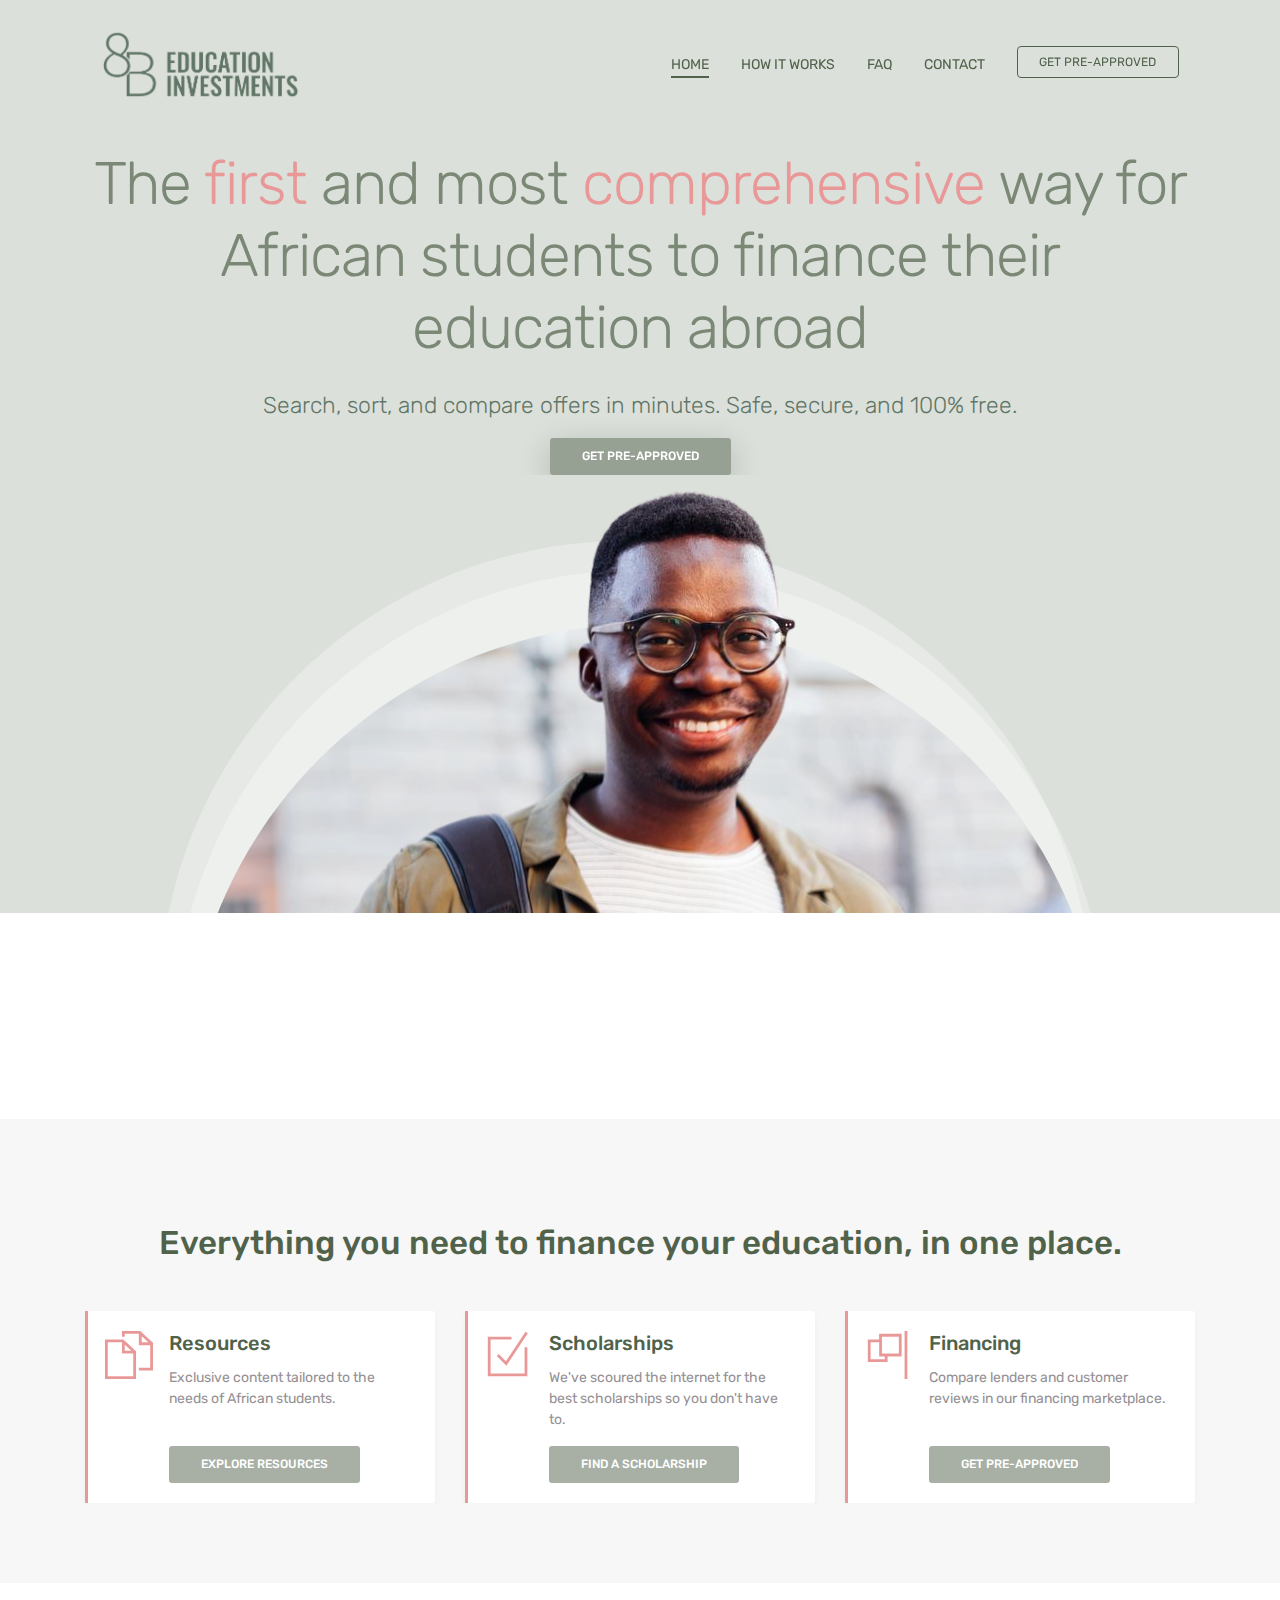
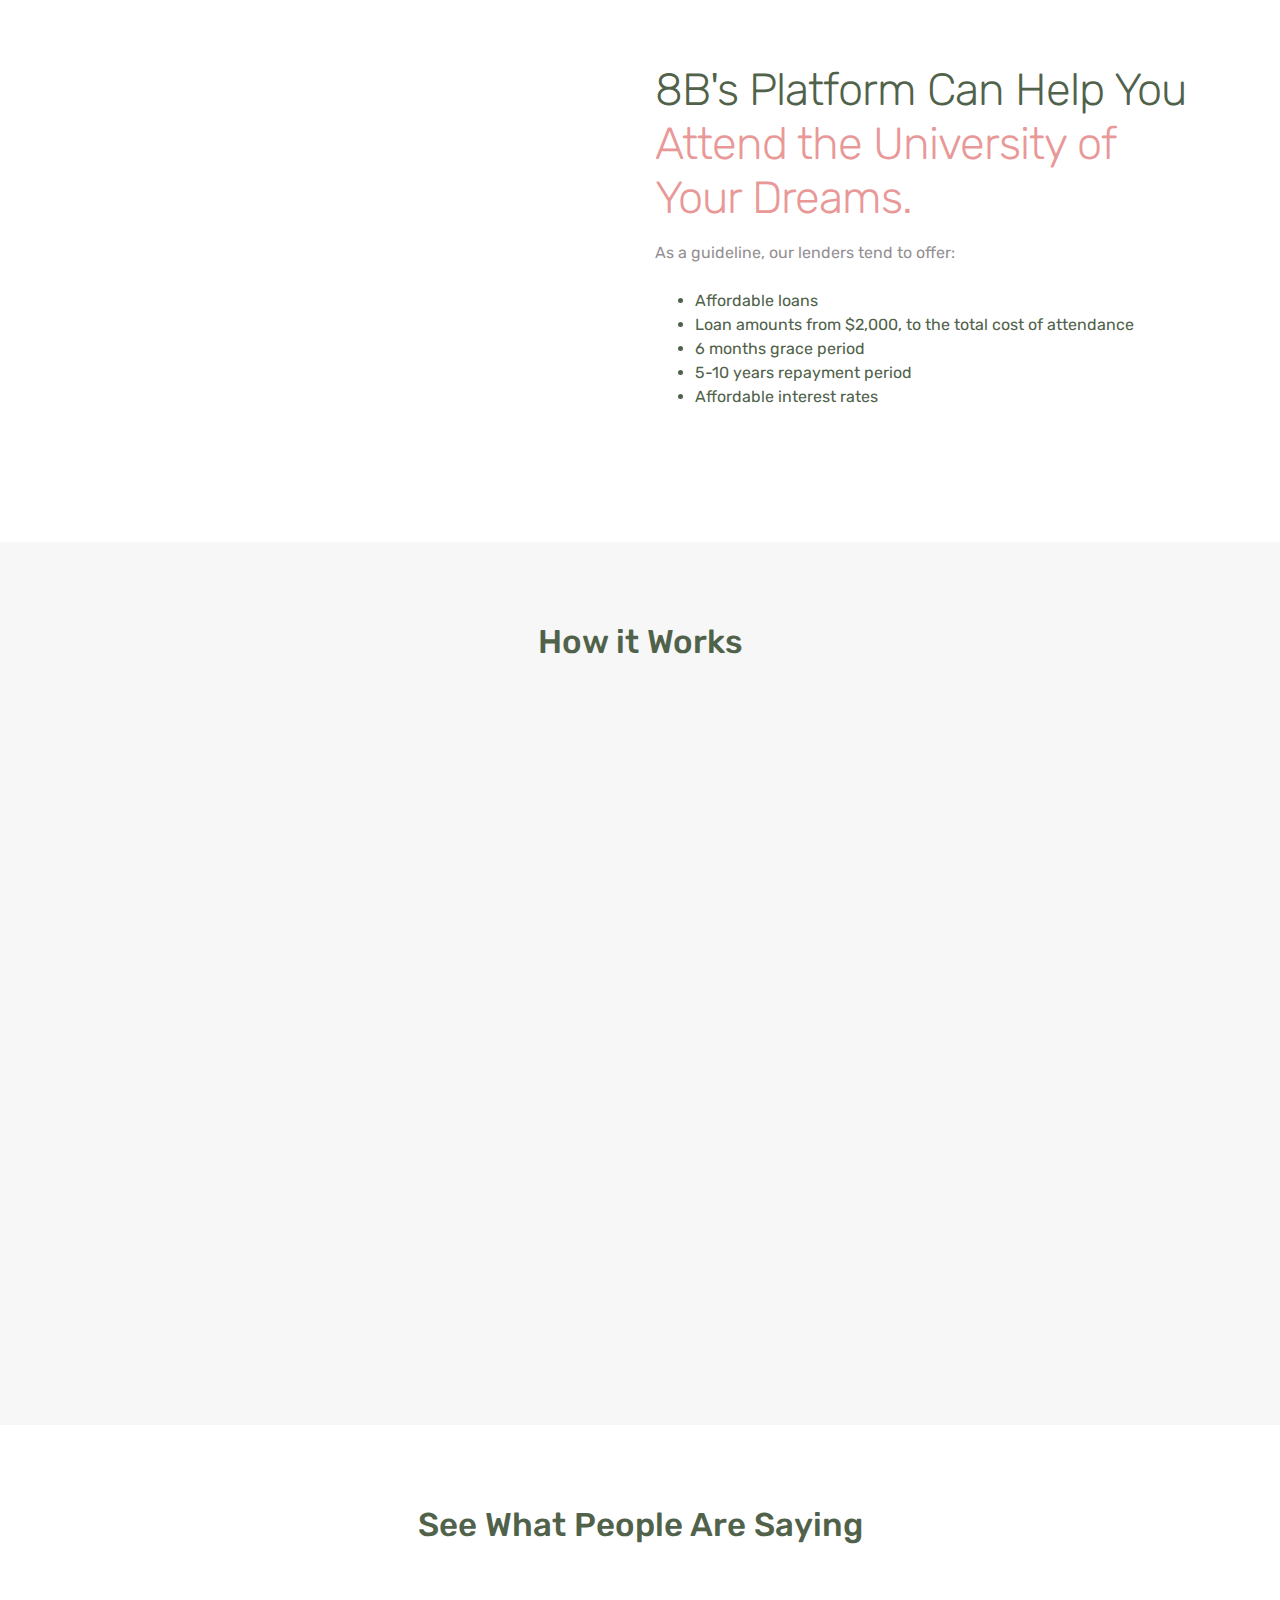
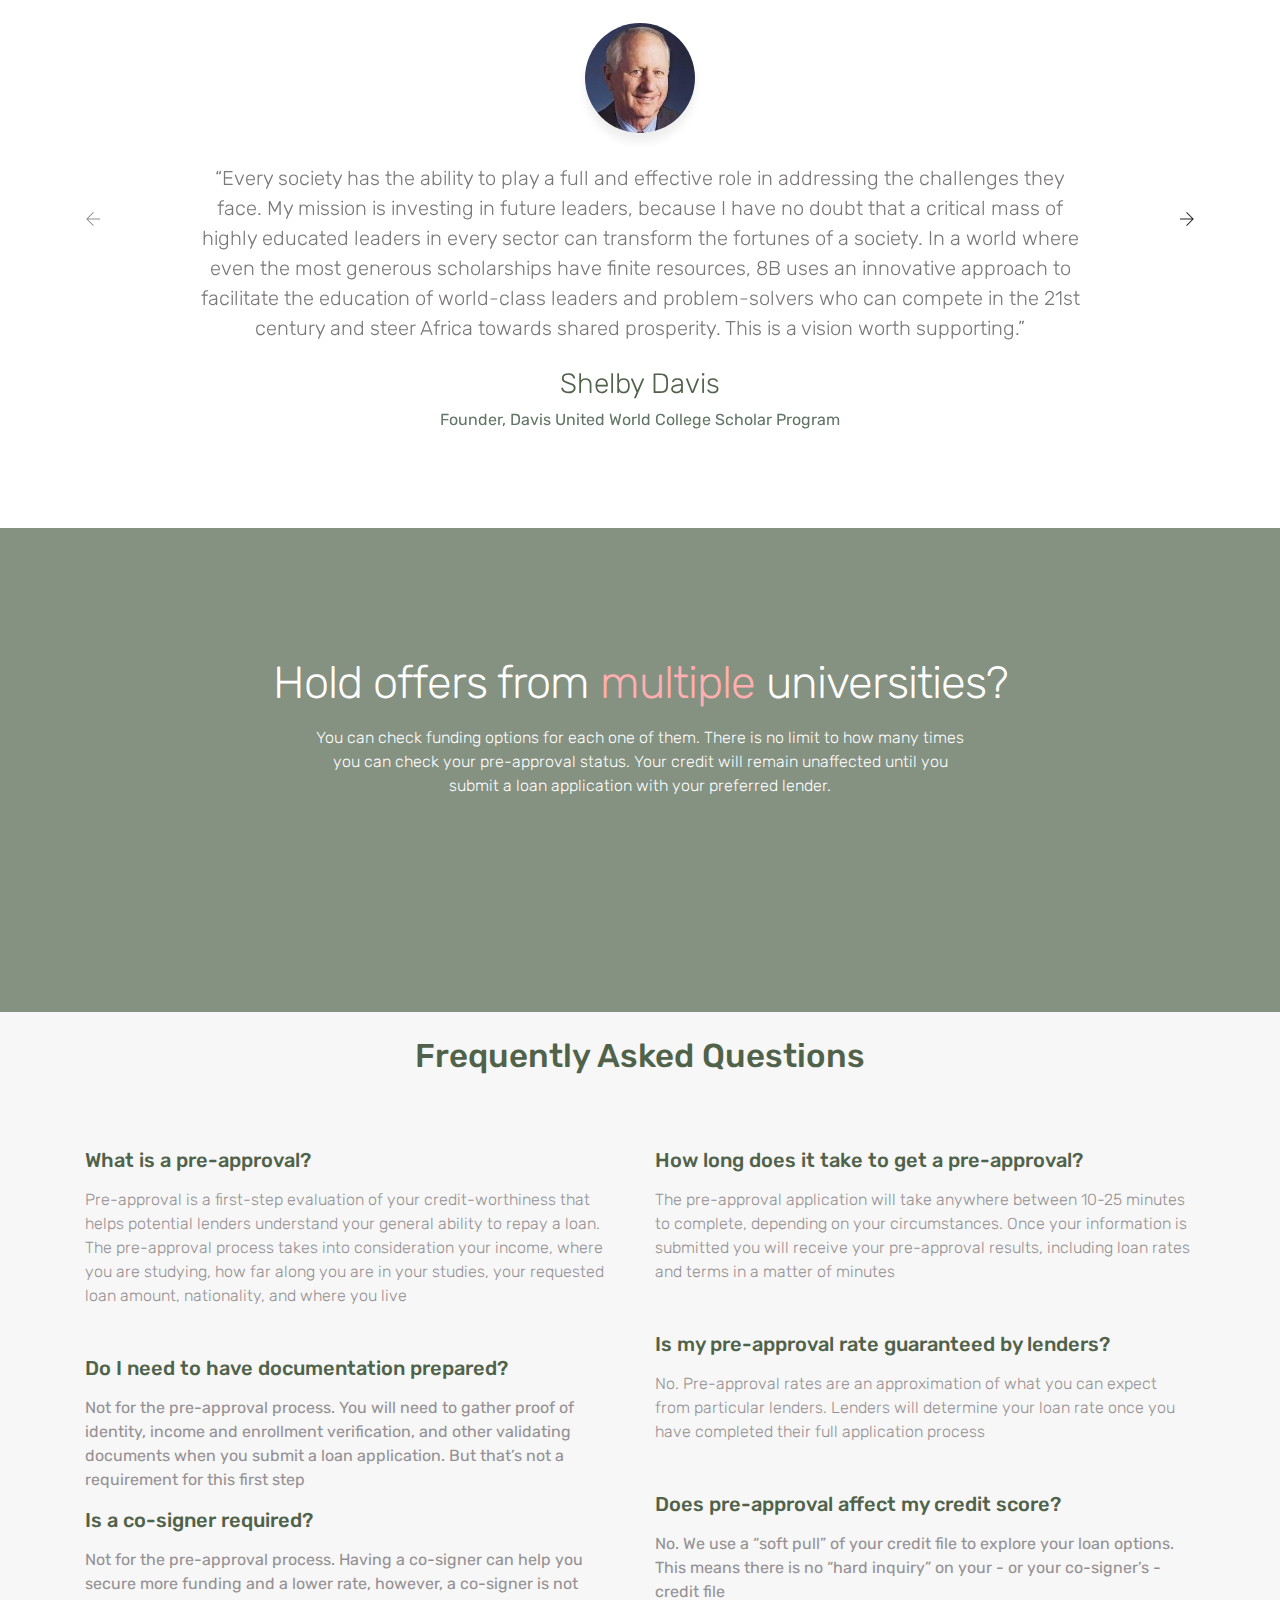
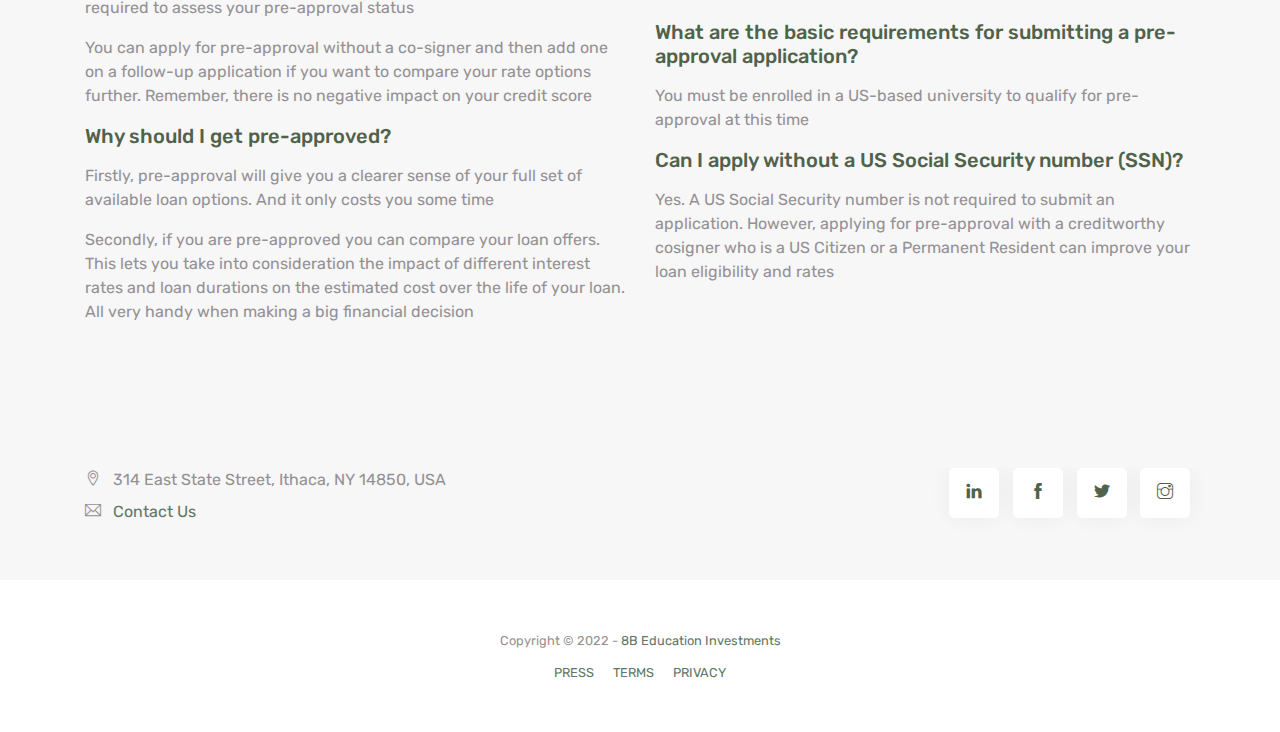
==== commit 70474656: "change link" ====
--- a/index.html
+++ b/index.html
@@ -142,7 +142,7 @@
                                 <div class="media-body">
                                     <h4 class="card-title">Resources</h4>
                                     <p class="card-text">Exclusive content tailored to the needs of African students. &nbsp;&nbsp;&nbsp;&nbsp;&nbsp;&nbsp;&nbsp;&nbsp;&nbsp;&nbsp;&nbsp;&nbsp;<br/>&nbsp;&nbsp;&nbsp;&nbsp;</p>
-                                    <a href="https://www.8b.finance/action" style="box-shadow: none" class="btn btn-primary aos-init aos-animate">Explore Resources</a>
+                                    <a href="https://www.8b.finance/blog-categories/finance-resources" style="box-shadow: none" class="btn btn-primary aos-init aos-animate">Explore Resources</a>
                                 </div>
                             </div>
                         </div>
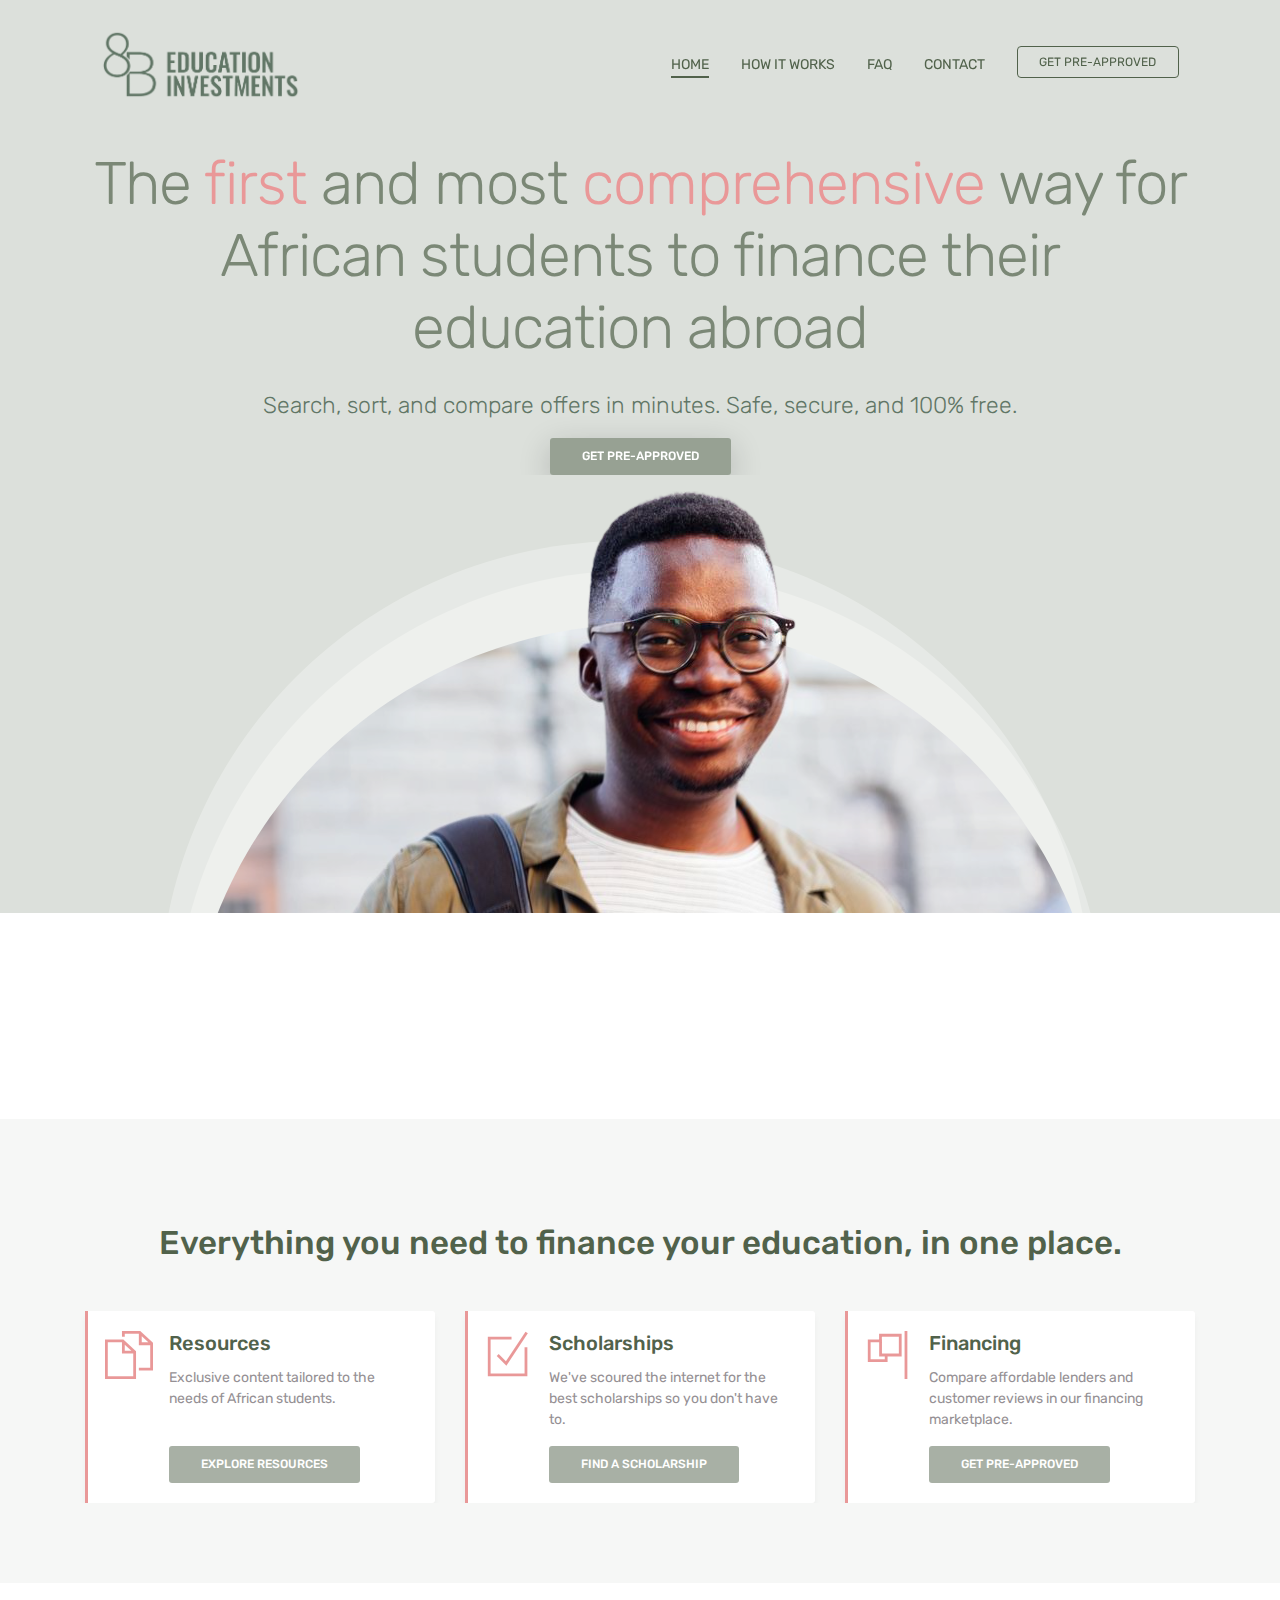
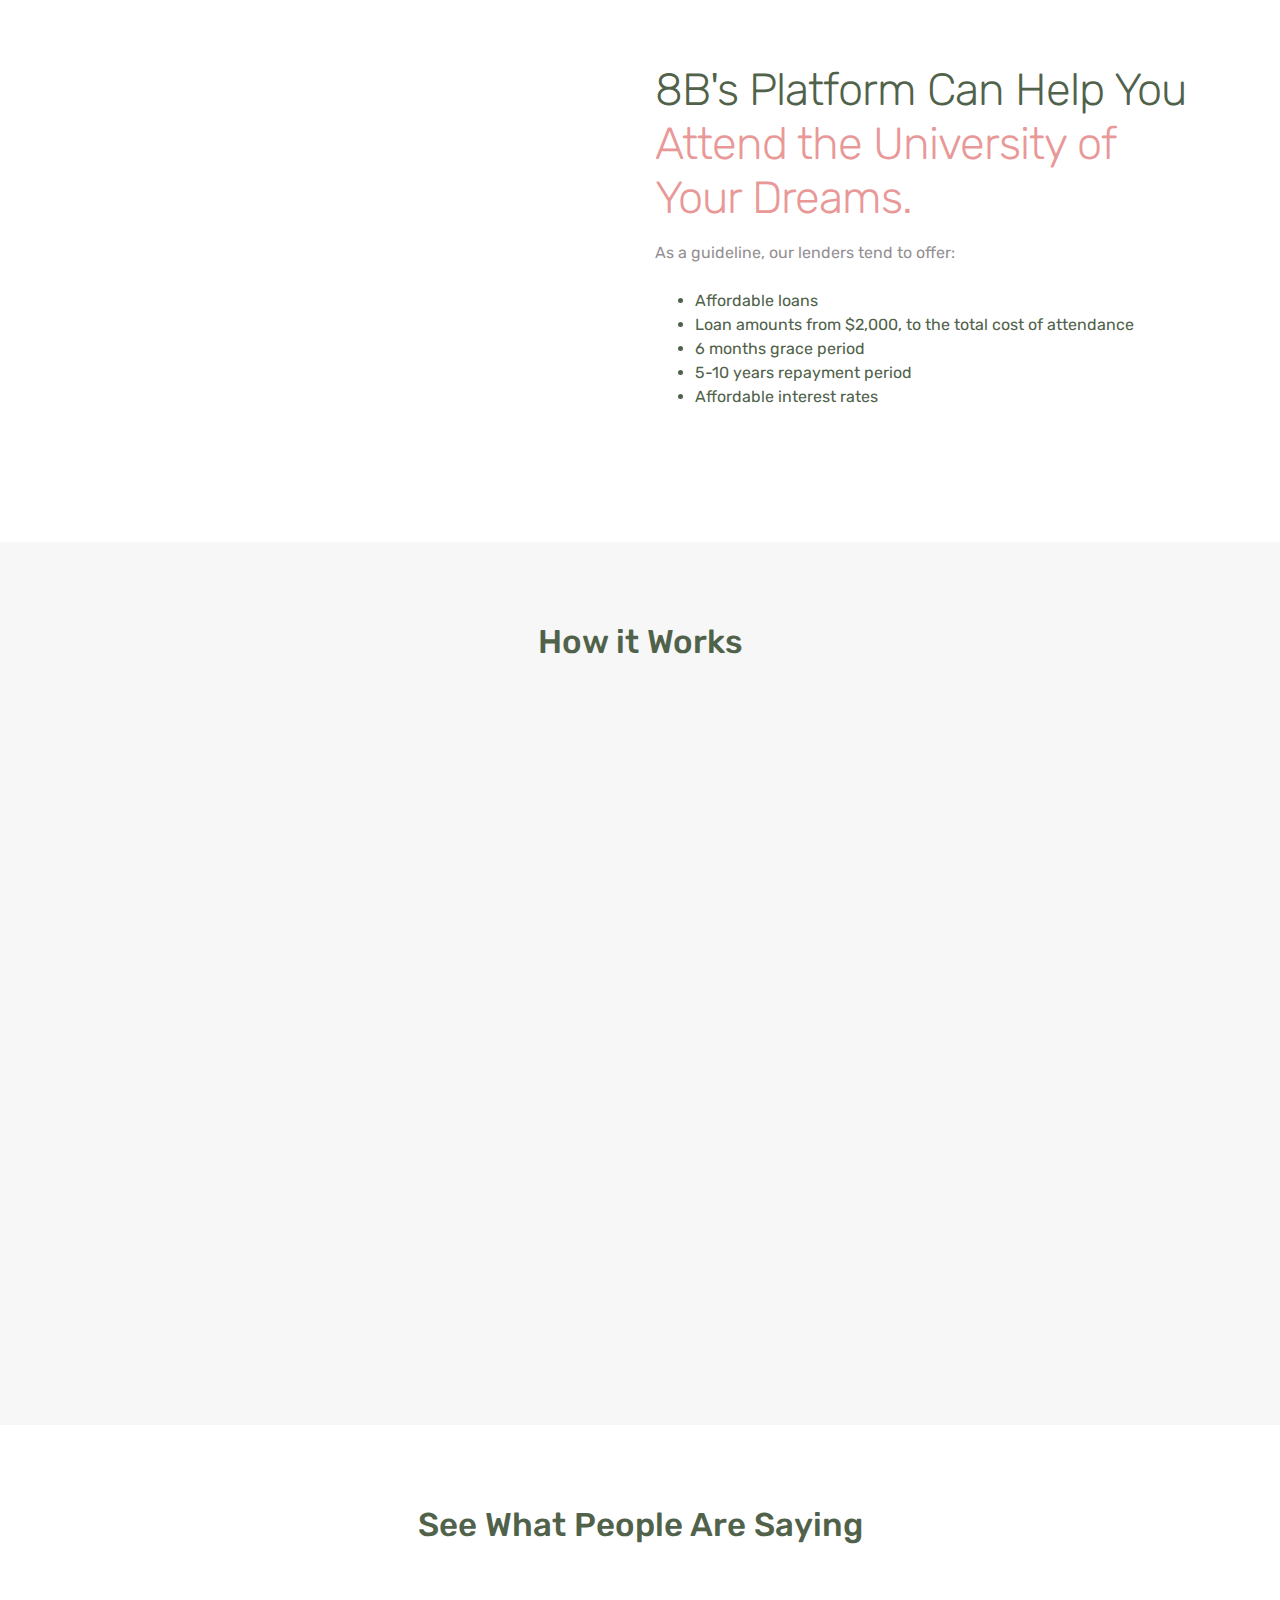
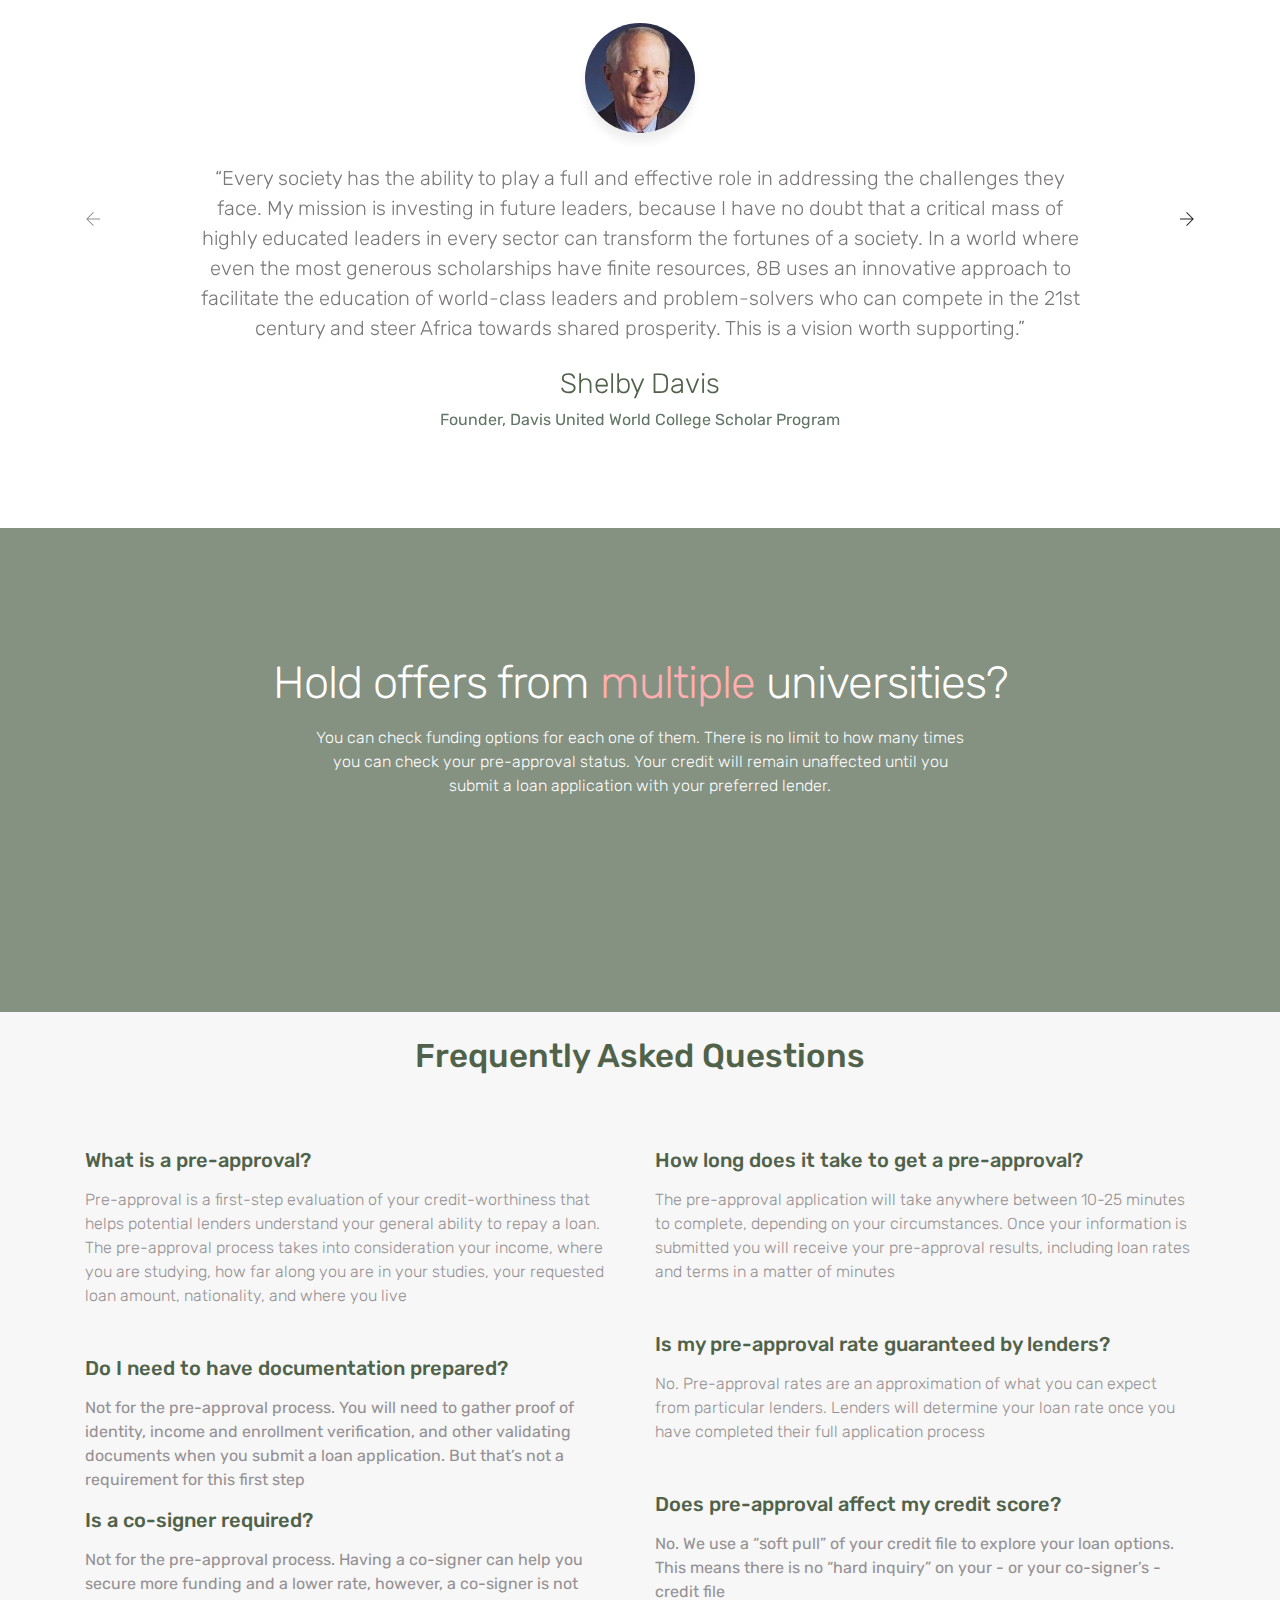
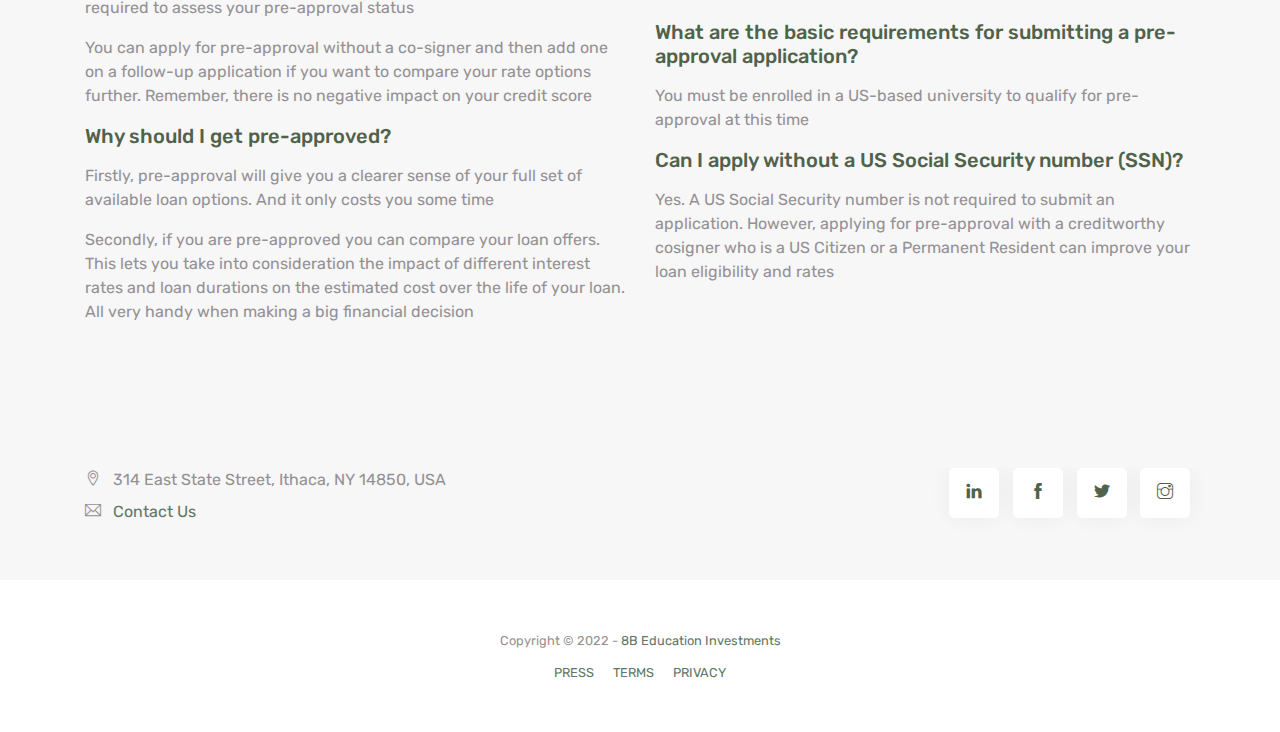
==== commit aba21bb3: "add affordable" ====
--- a/index.html
+++ b/index.html
@@ -169,7 +169,7 @@
                                 <span class="ti-flag-alt-2 gradient-fill ti-3x mr-3"></span>
                                 <div class="media-body">
                                     <h4 class="card-title">Financing</h4>
-                                    <p class="card-text">Compare lenders and customer reviews in our financing marketplace. &nbsp;&nbsp;&nbsp;&nbsp;</p>
+                                    <p class="card-text">Compare affordable lenders and customer reviews in our financing marketplace. &nbsp;&nbsp;&nbsp;&nbsp;</p>
                                     <a href="https://ladder.8b.africa/marketplace/" style="box-shadow: none" class="btn btn-primary aos-init aos-animate">Get Pre-Approved</a>
                                 </div>
                             </div>
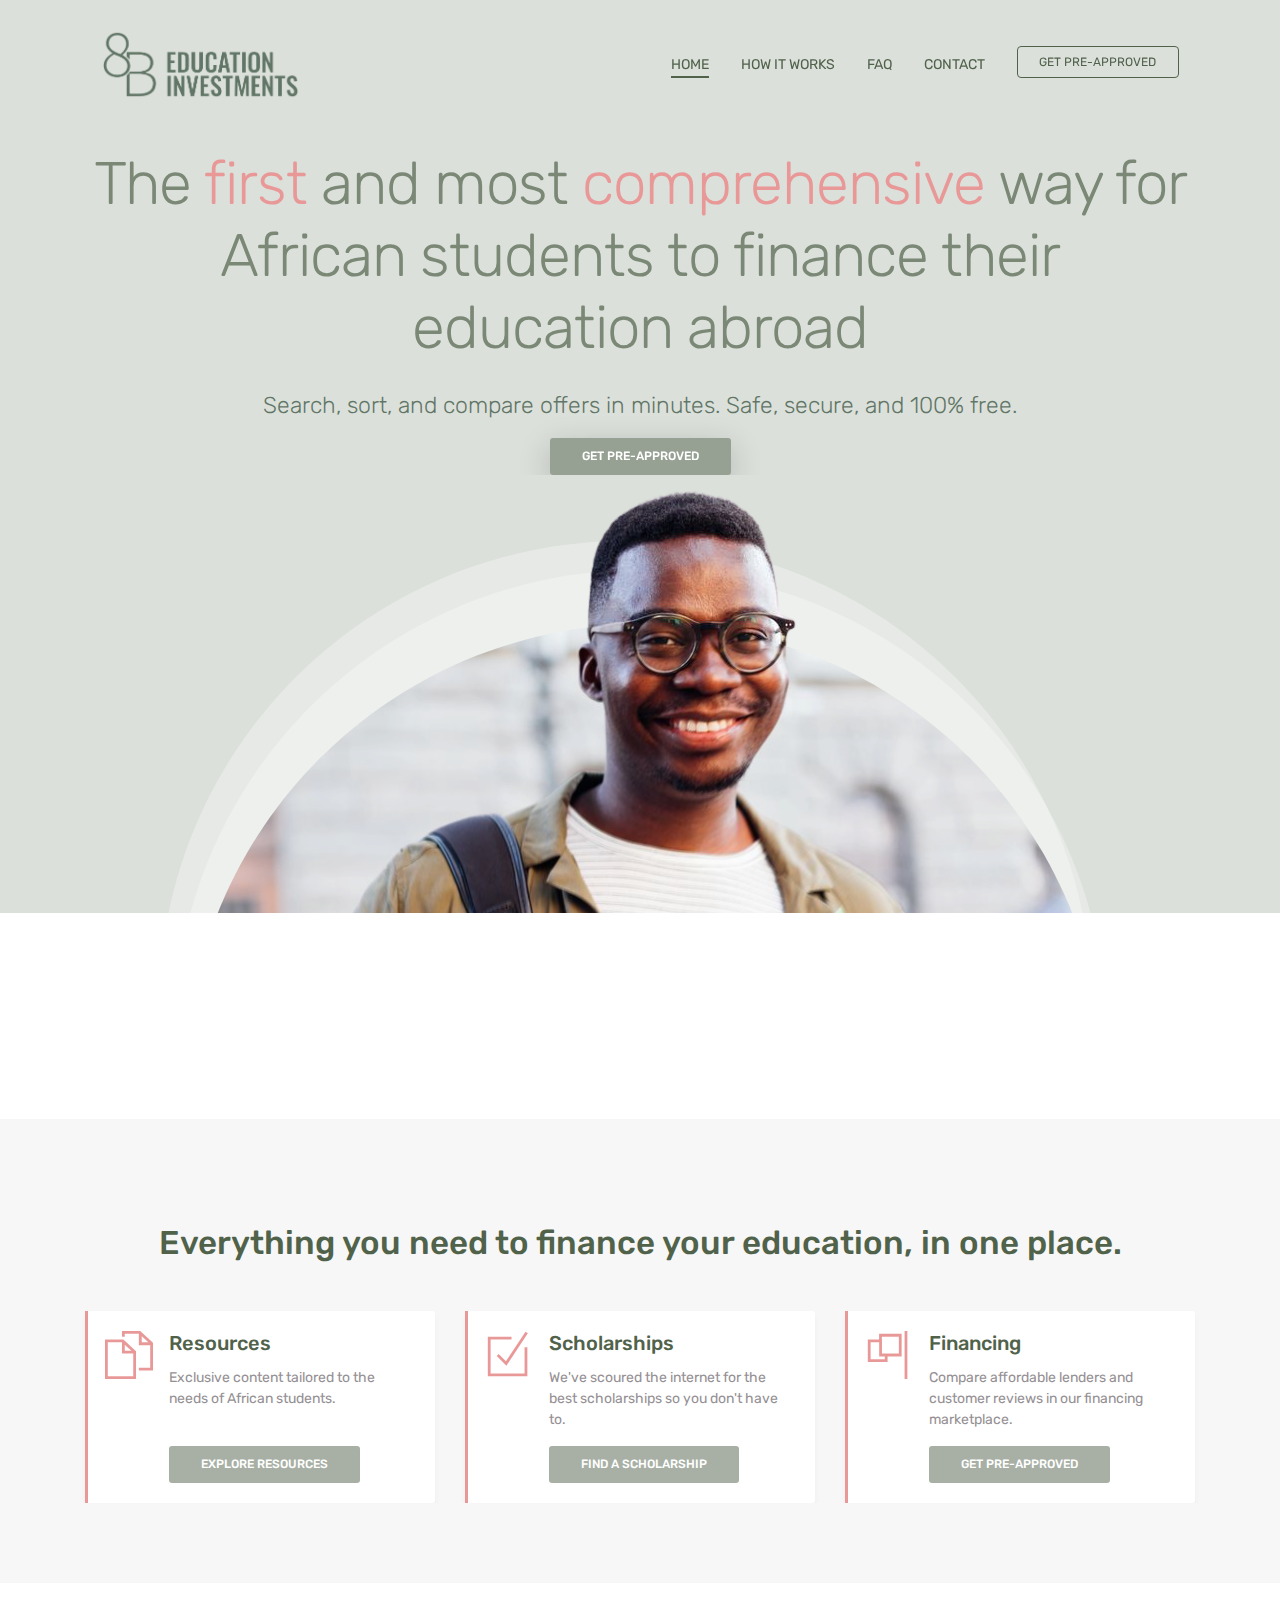
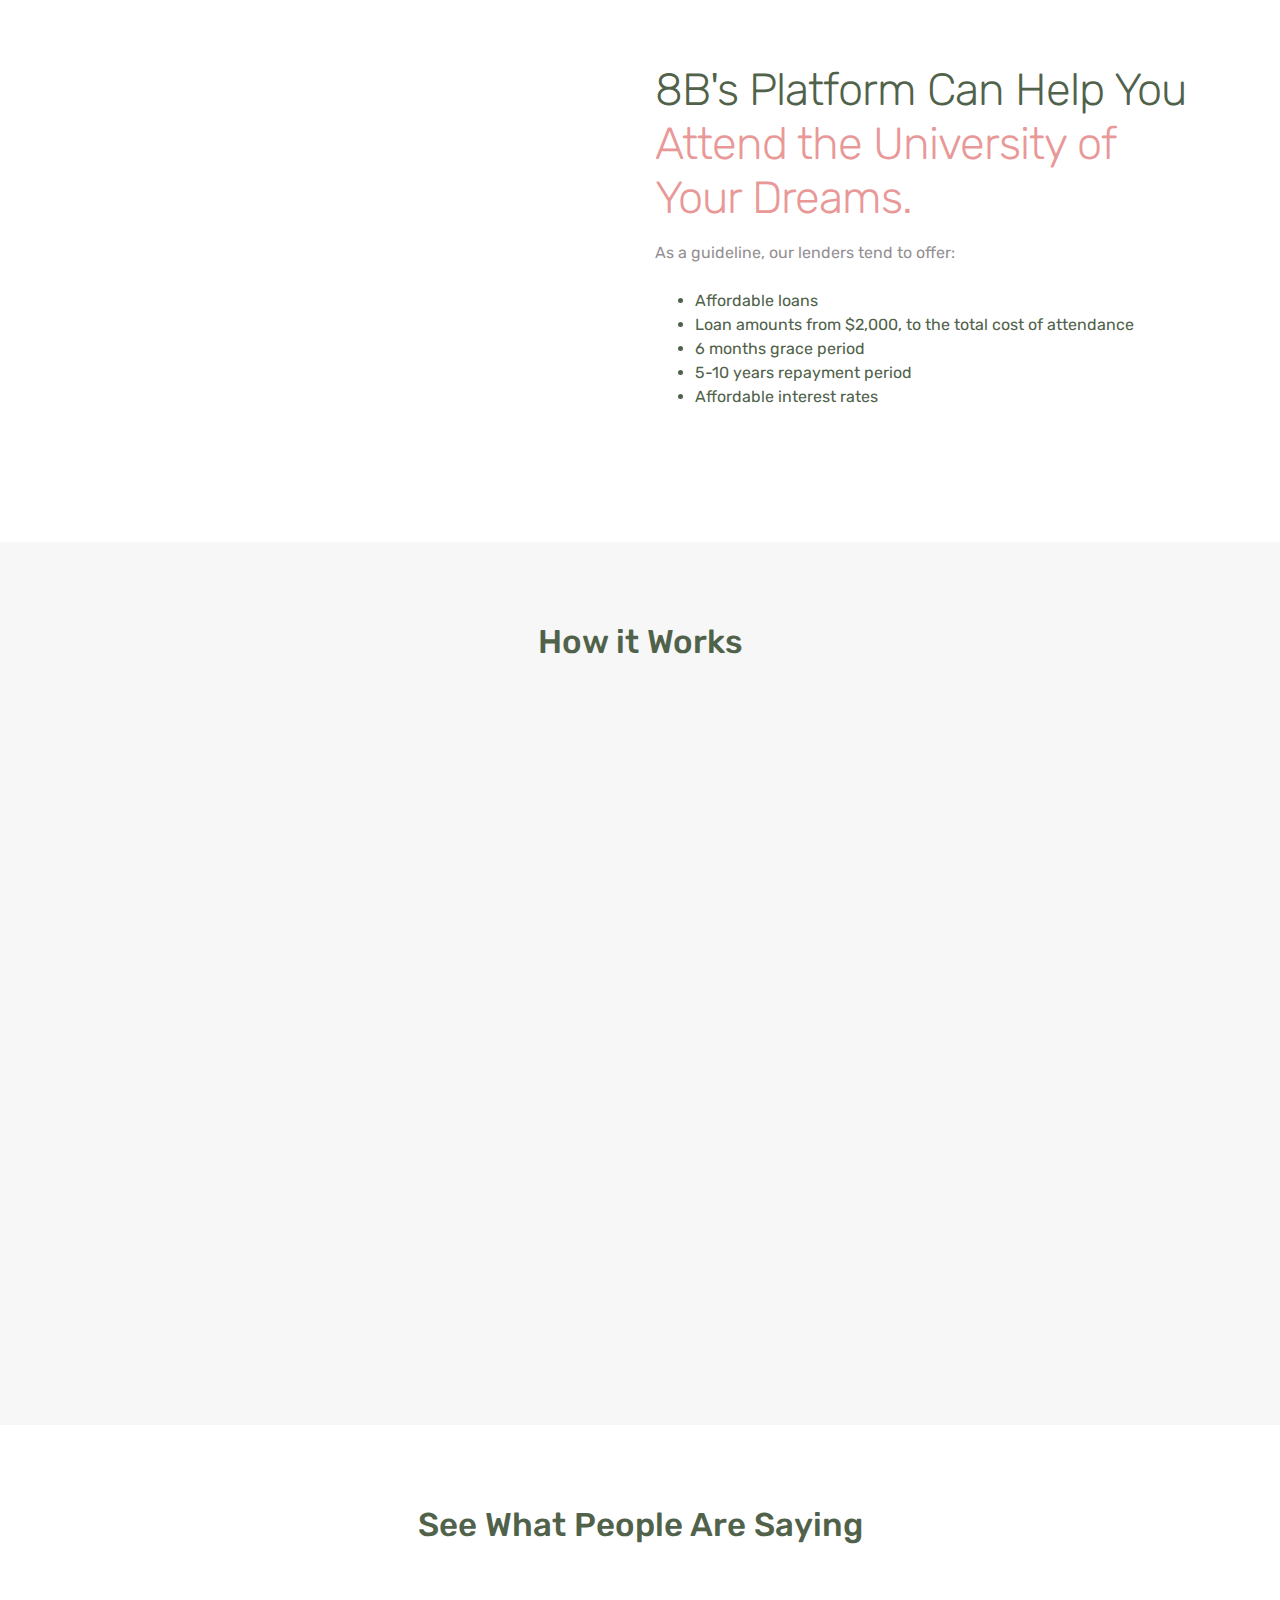
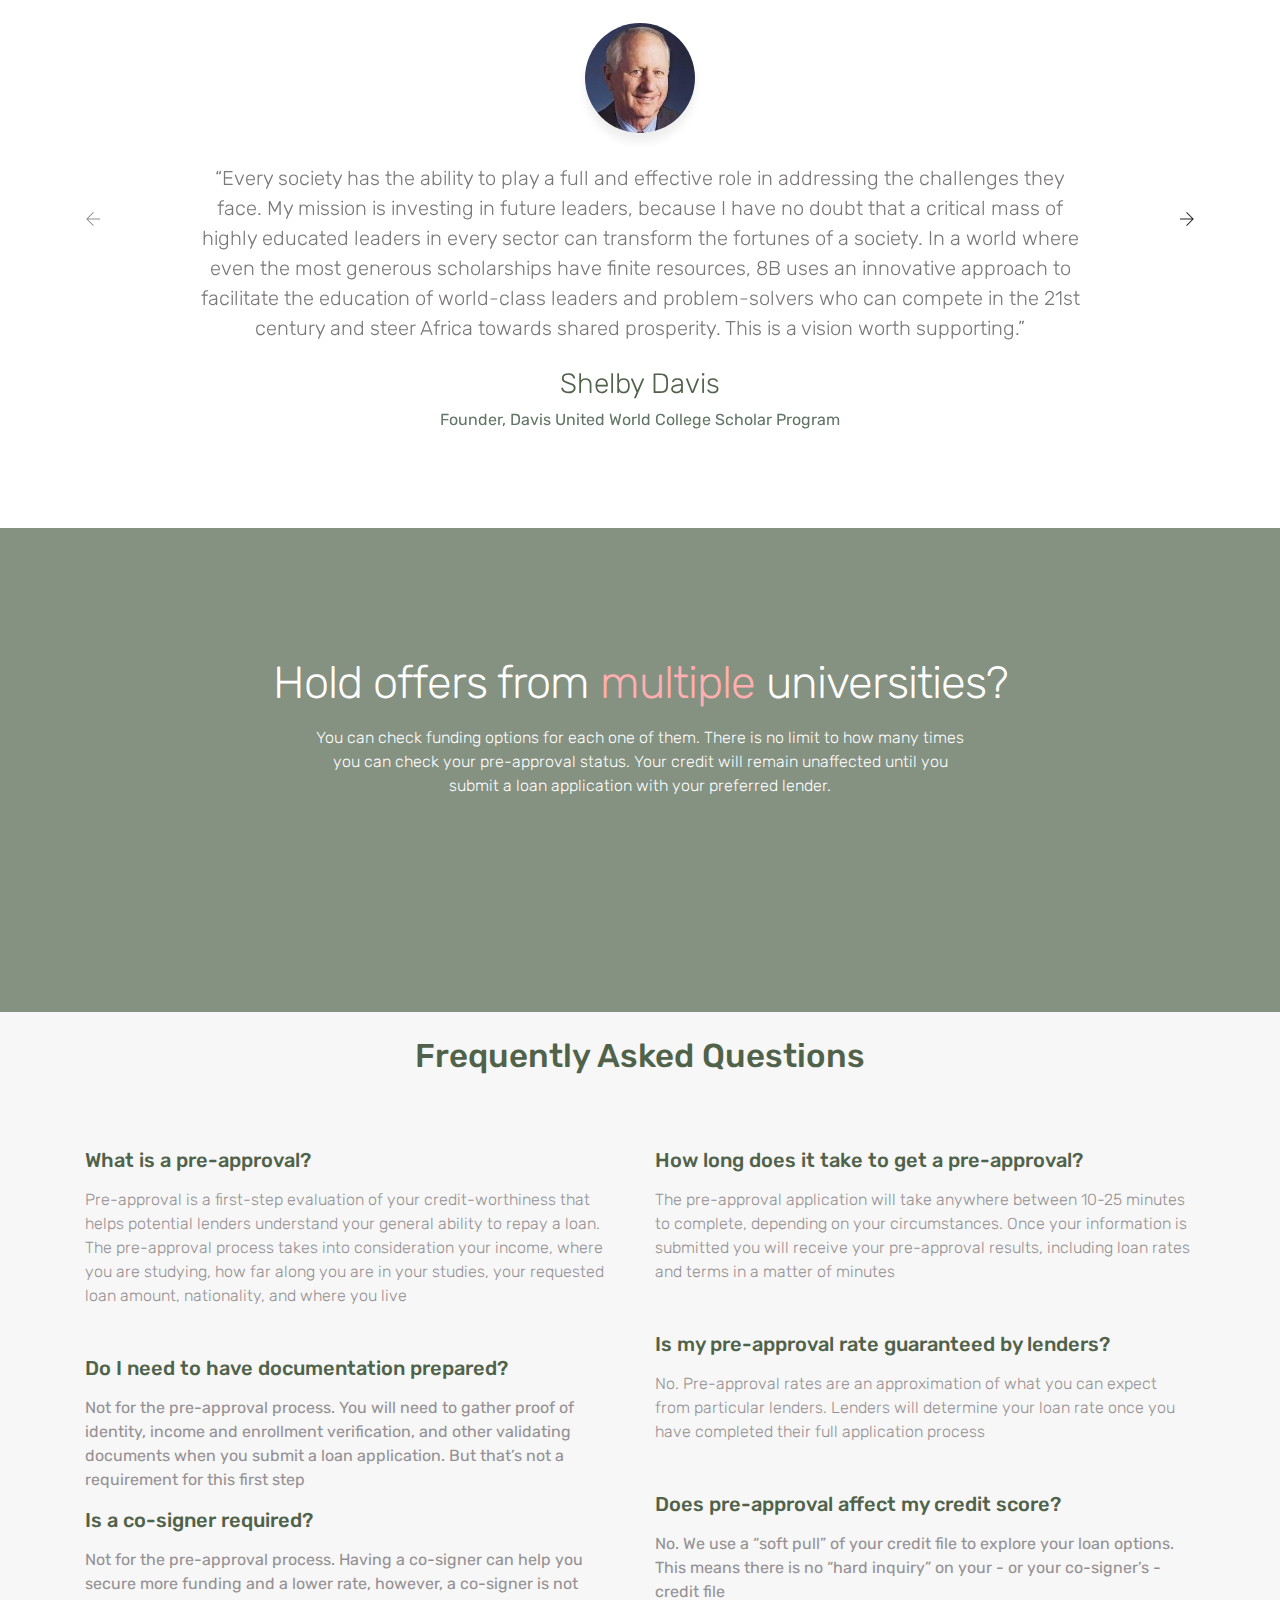
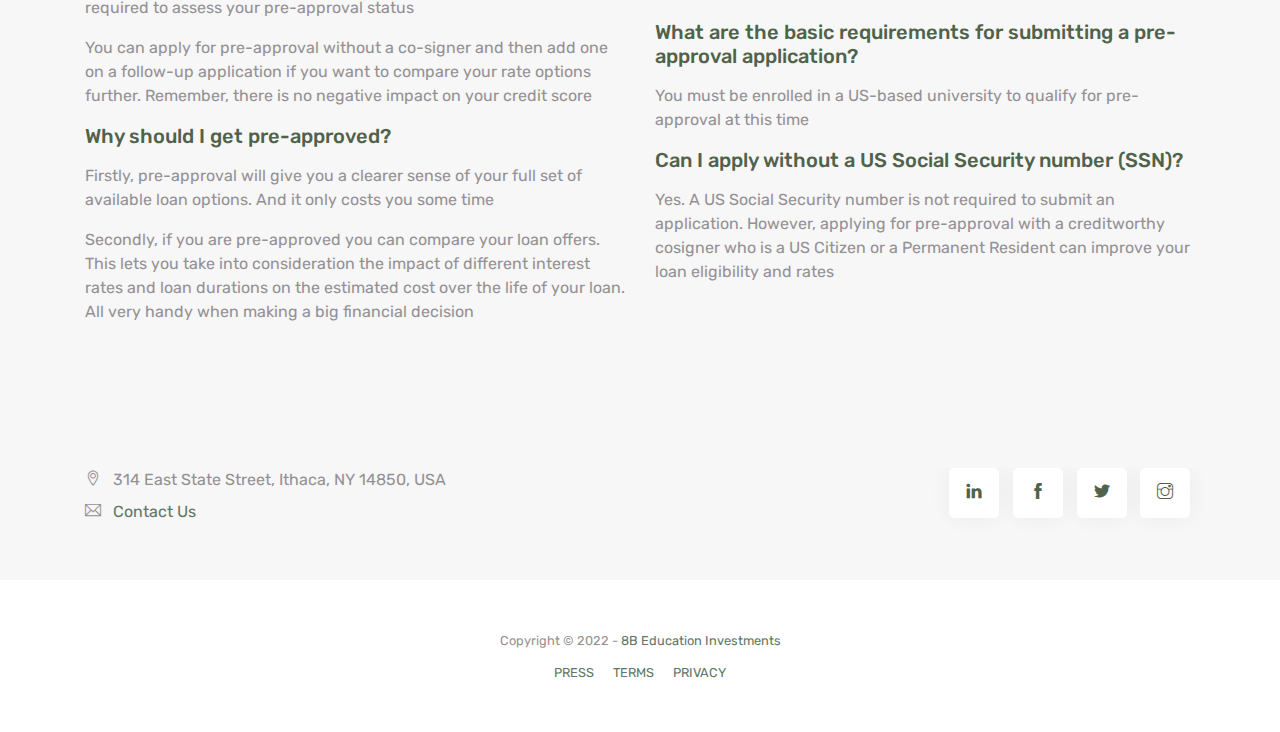
==== commit 4acff533: "add hellobar" ====
--- a/index.html
+++ b/index.html
@@ -58,6 +58,7 @@
 
       gtag('config', 'G-29CH3XNDH9');
     </script>
+    <script src="https://my.hellobar.com/e98e47bfda7e7c407c1b3ef93fdc2f08972777dd.js" type="text/javascript" charset="utf-8" async="async"></script>
 </head>
 
 <body data-spy="scroll" data-target="#navbar" data-offset="30">
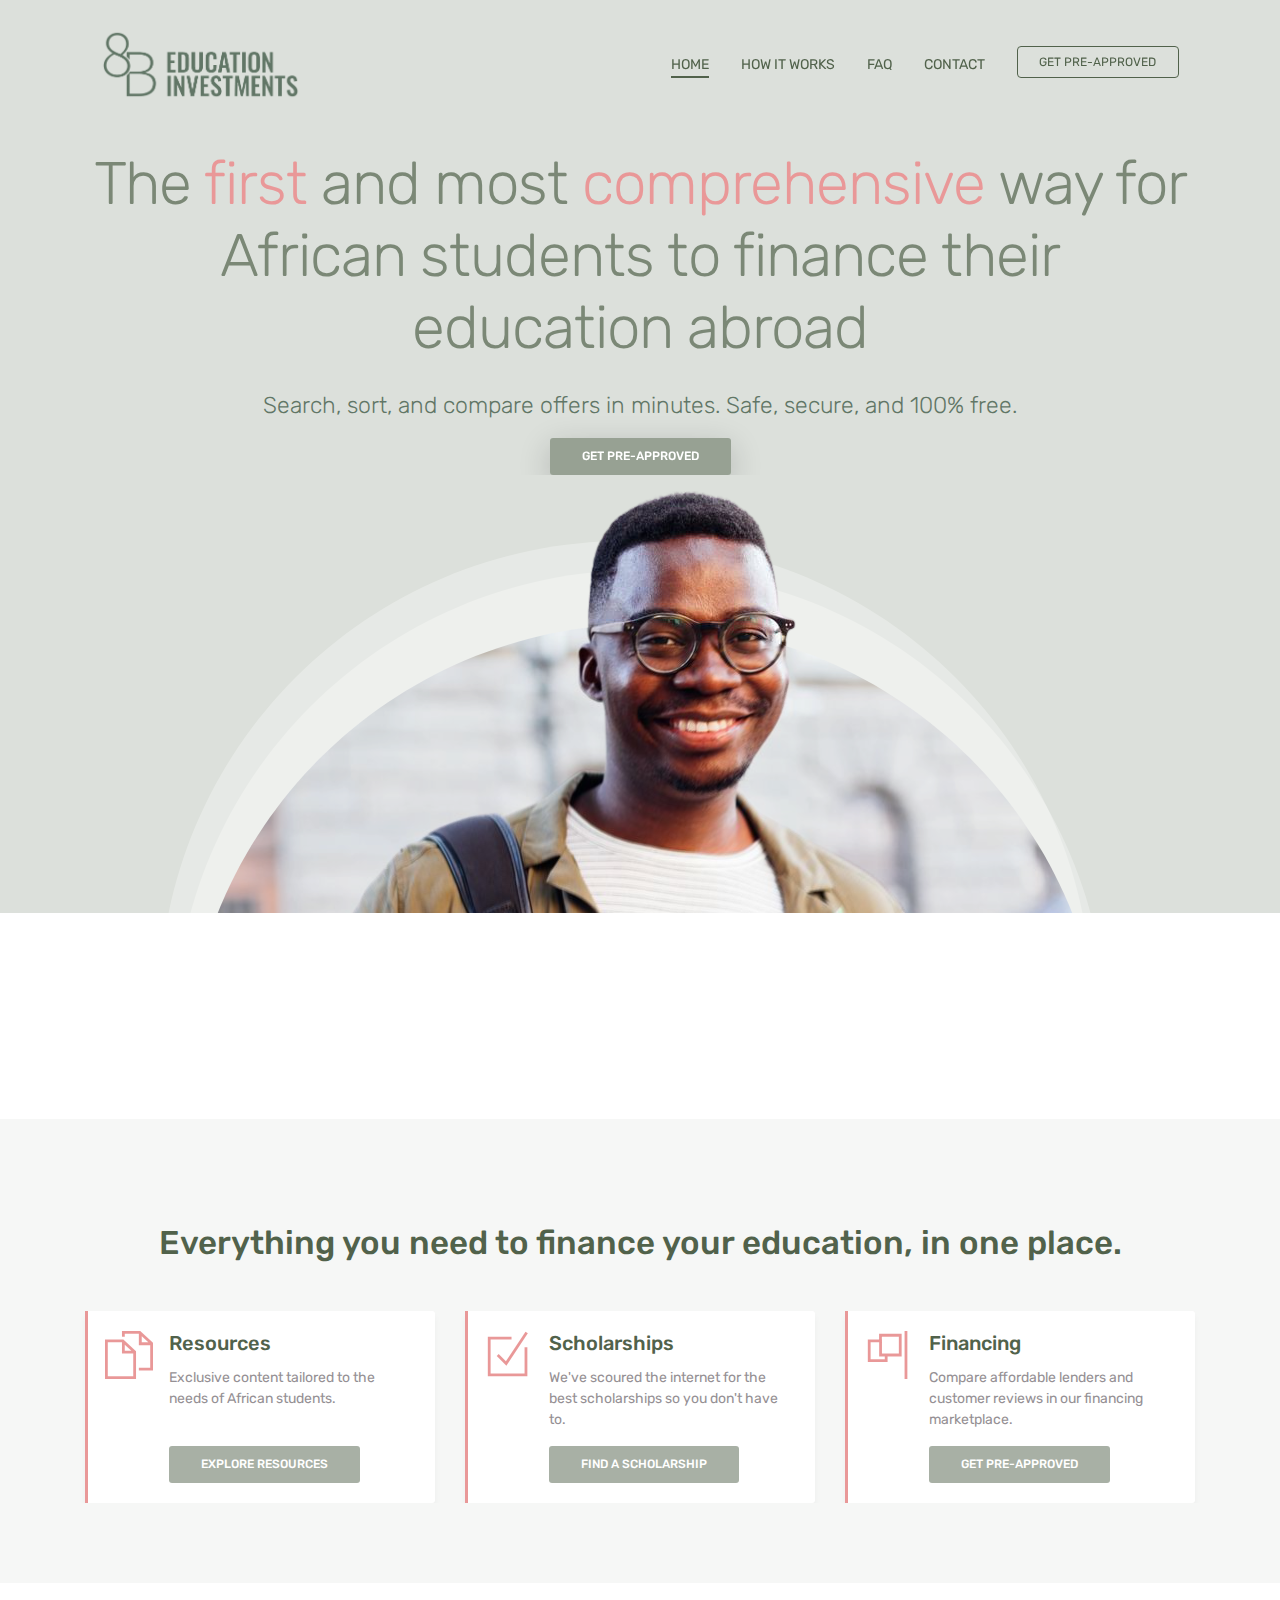
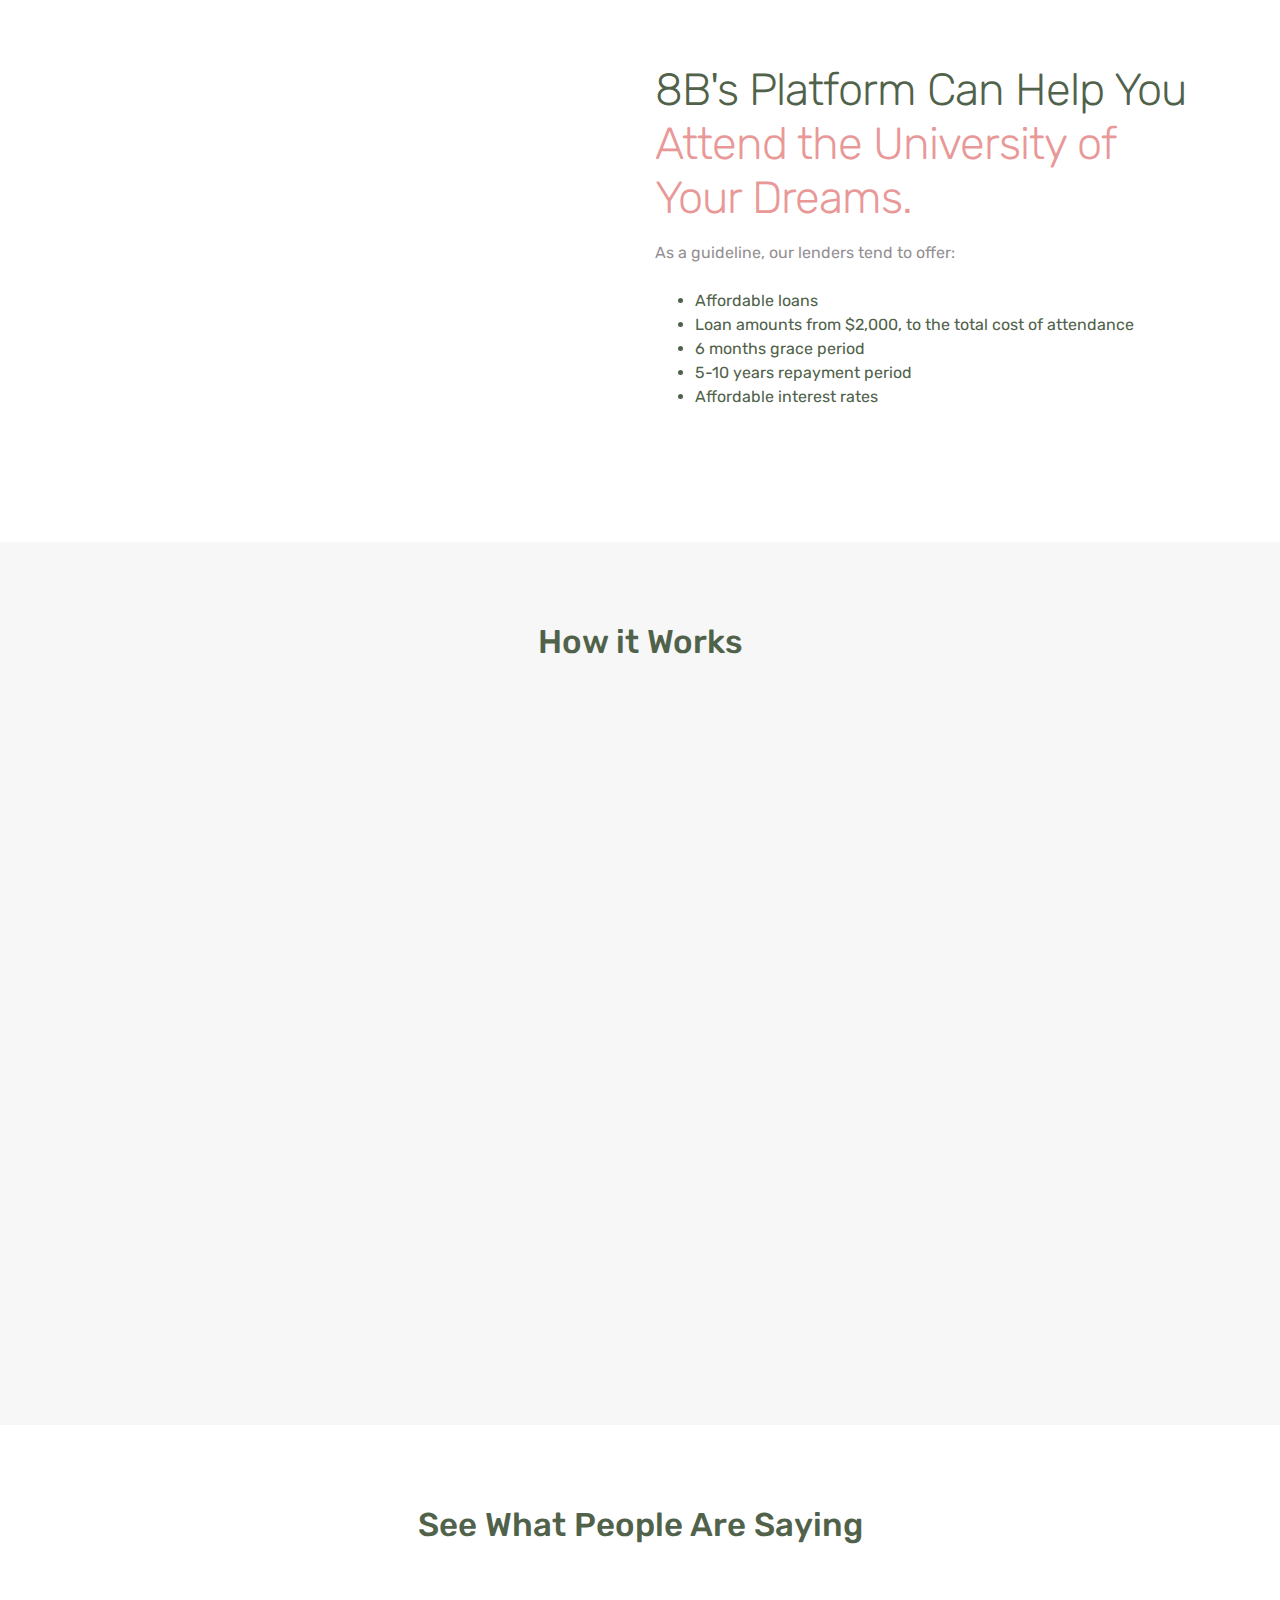
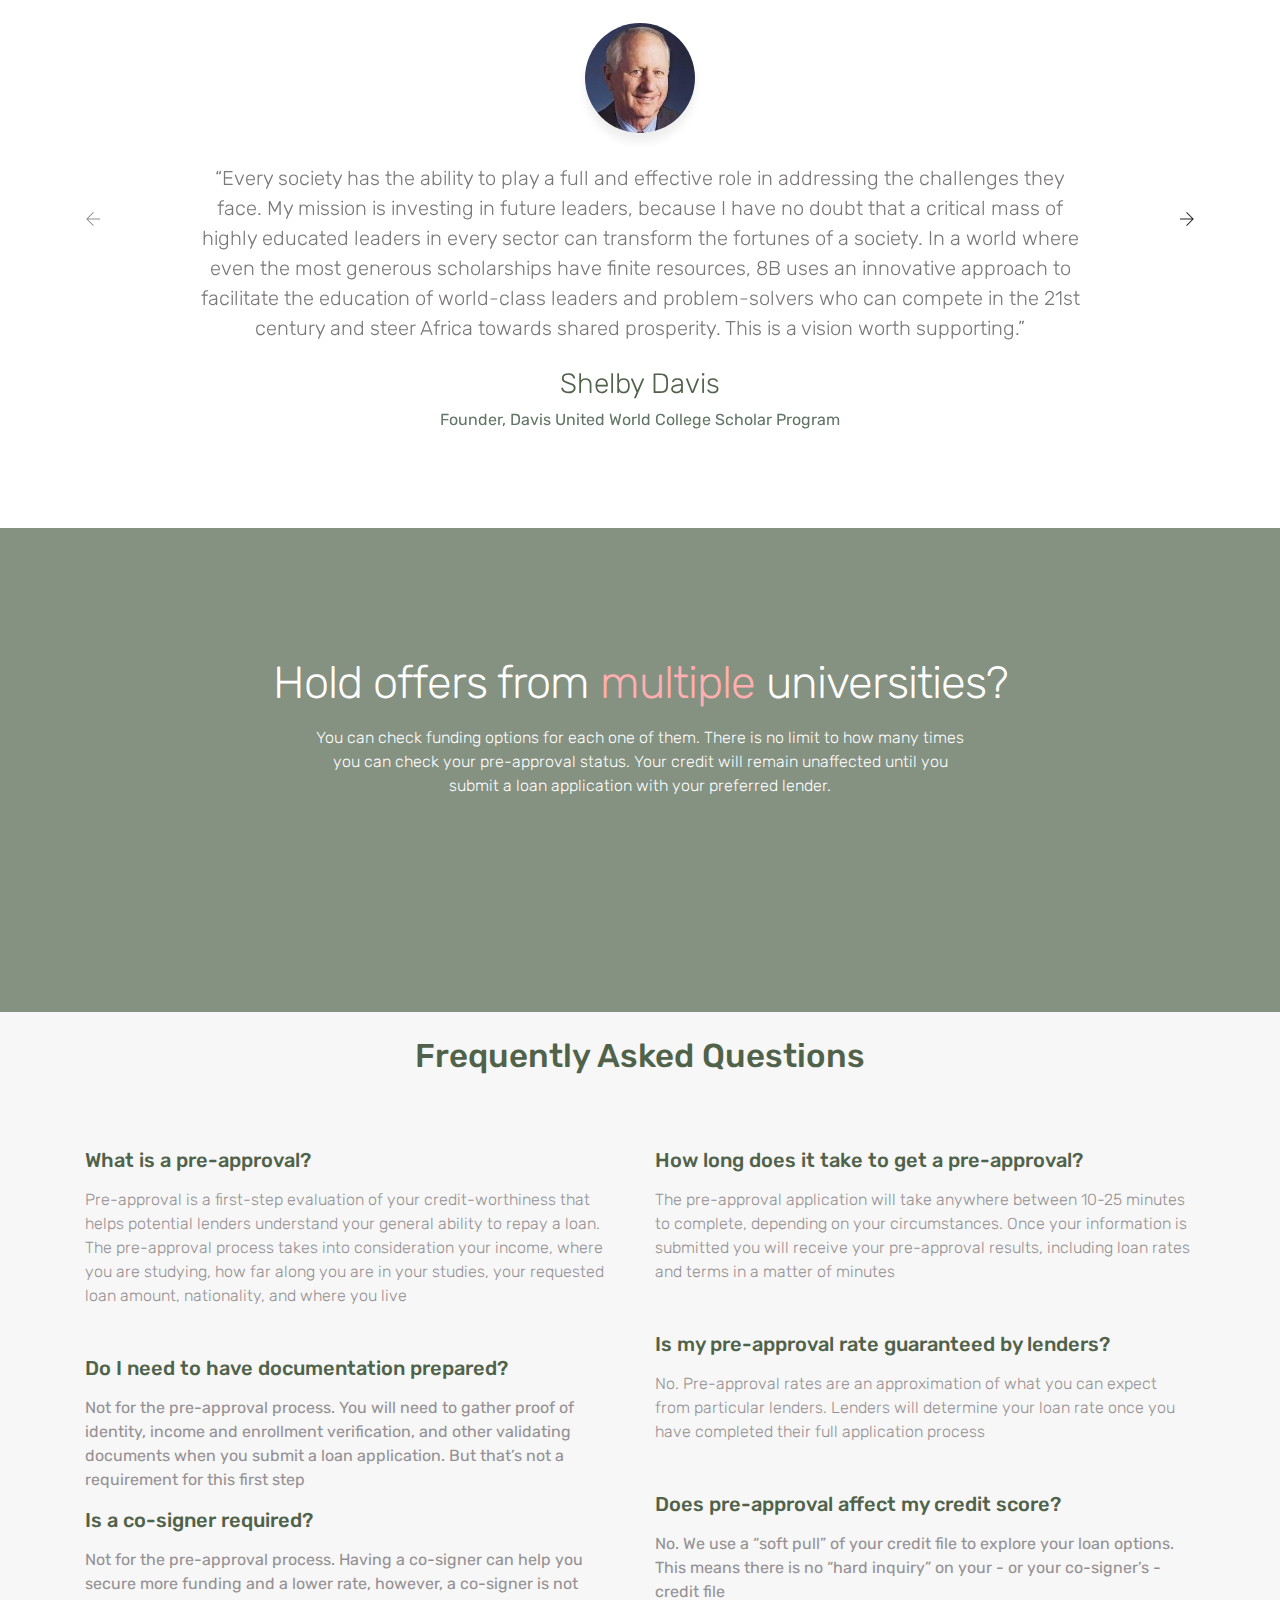
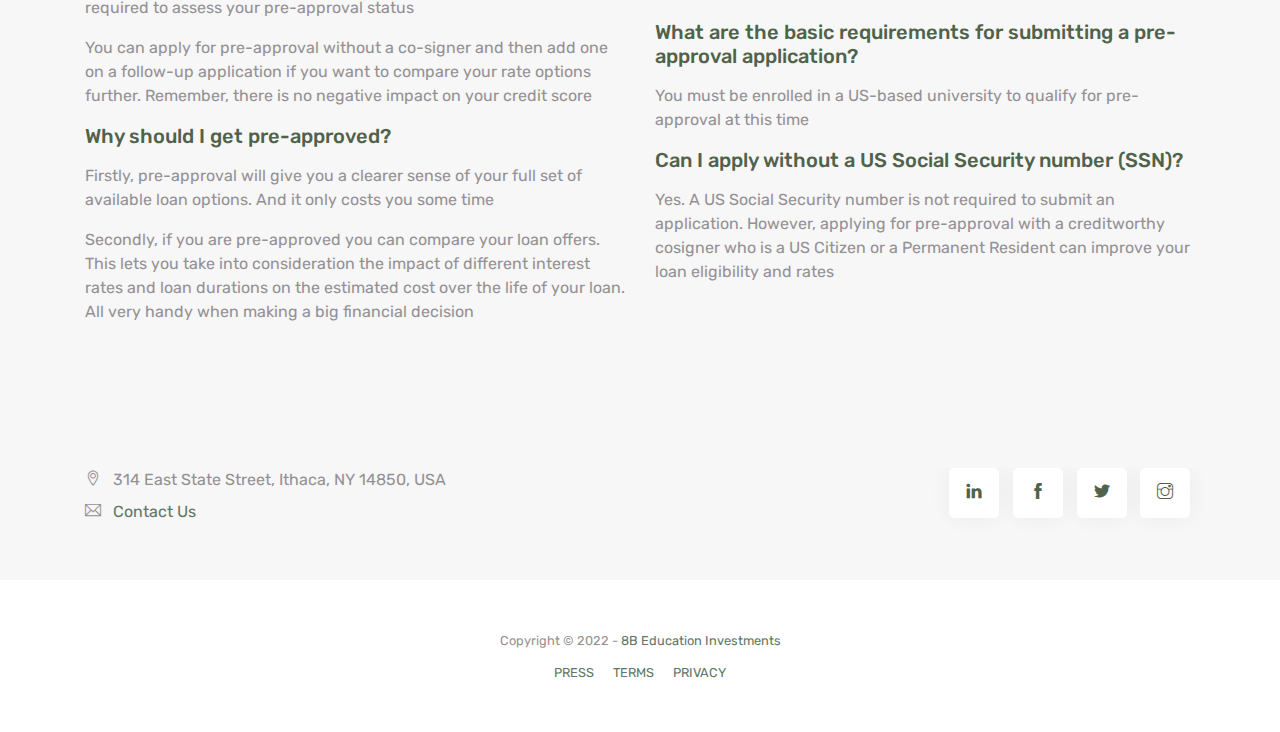
==== commit 2aba55f0: "add hellobar" ====
--- a/index.html
+++ b/index.html
@@ -58,7 +58,7 @@
 
       gtag('config', 'G-29CH3XNDH9');
     </script>
-    <script src="https://my.hellobar.com/e98e47bfda7e7c407c1b3ef93fdc2f08972777dd.js" type="text/javascript" charset="utf-8" async="async"></script>
+    <script src="https://my.hellobar.com/f98c800a8eebebfdc4d0748e1b15d9264532a9fc.js" type="text/javascript" charset="utf-8" async="async"> </script>
 </head>
 
 <body data-spy="scroll" data-target="#navbar" data-offset="30">
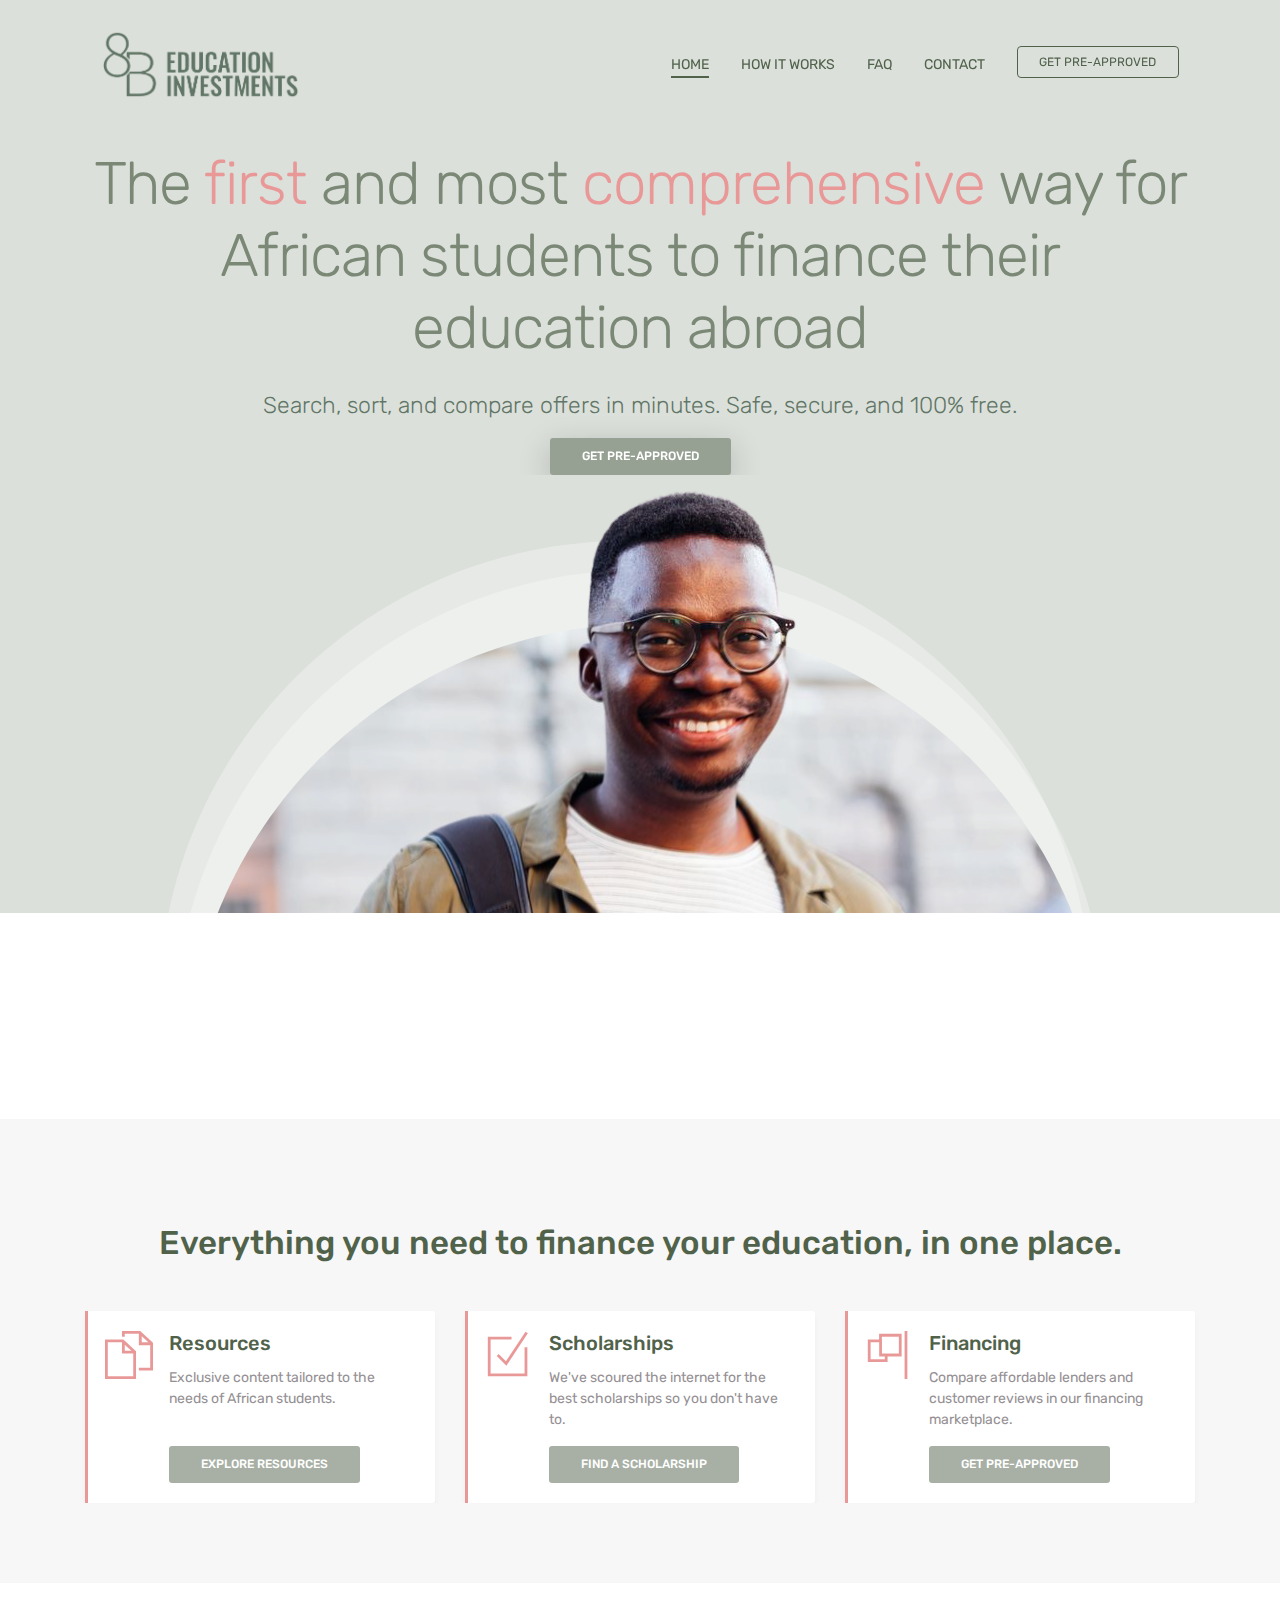
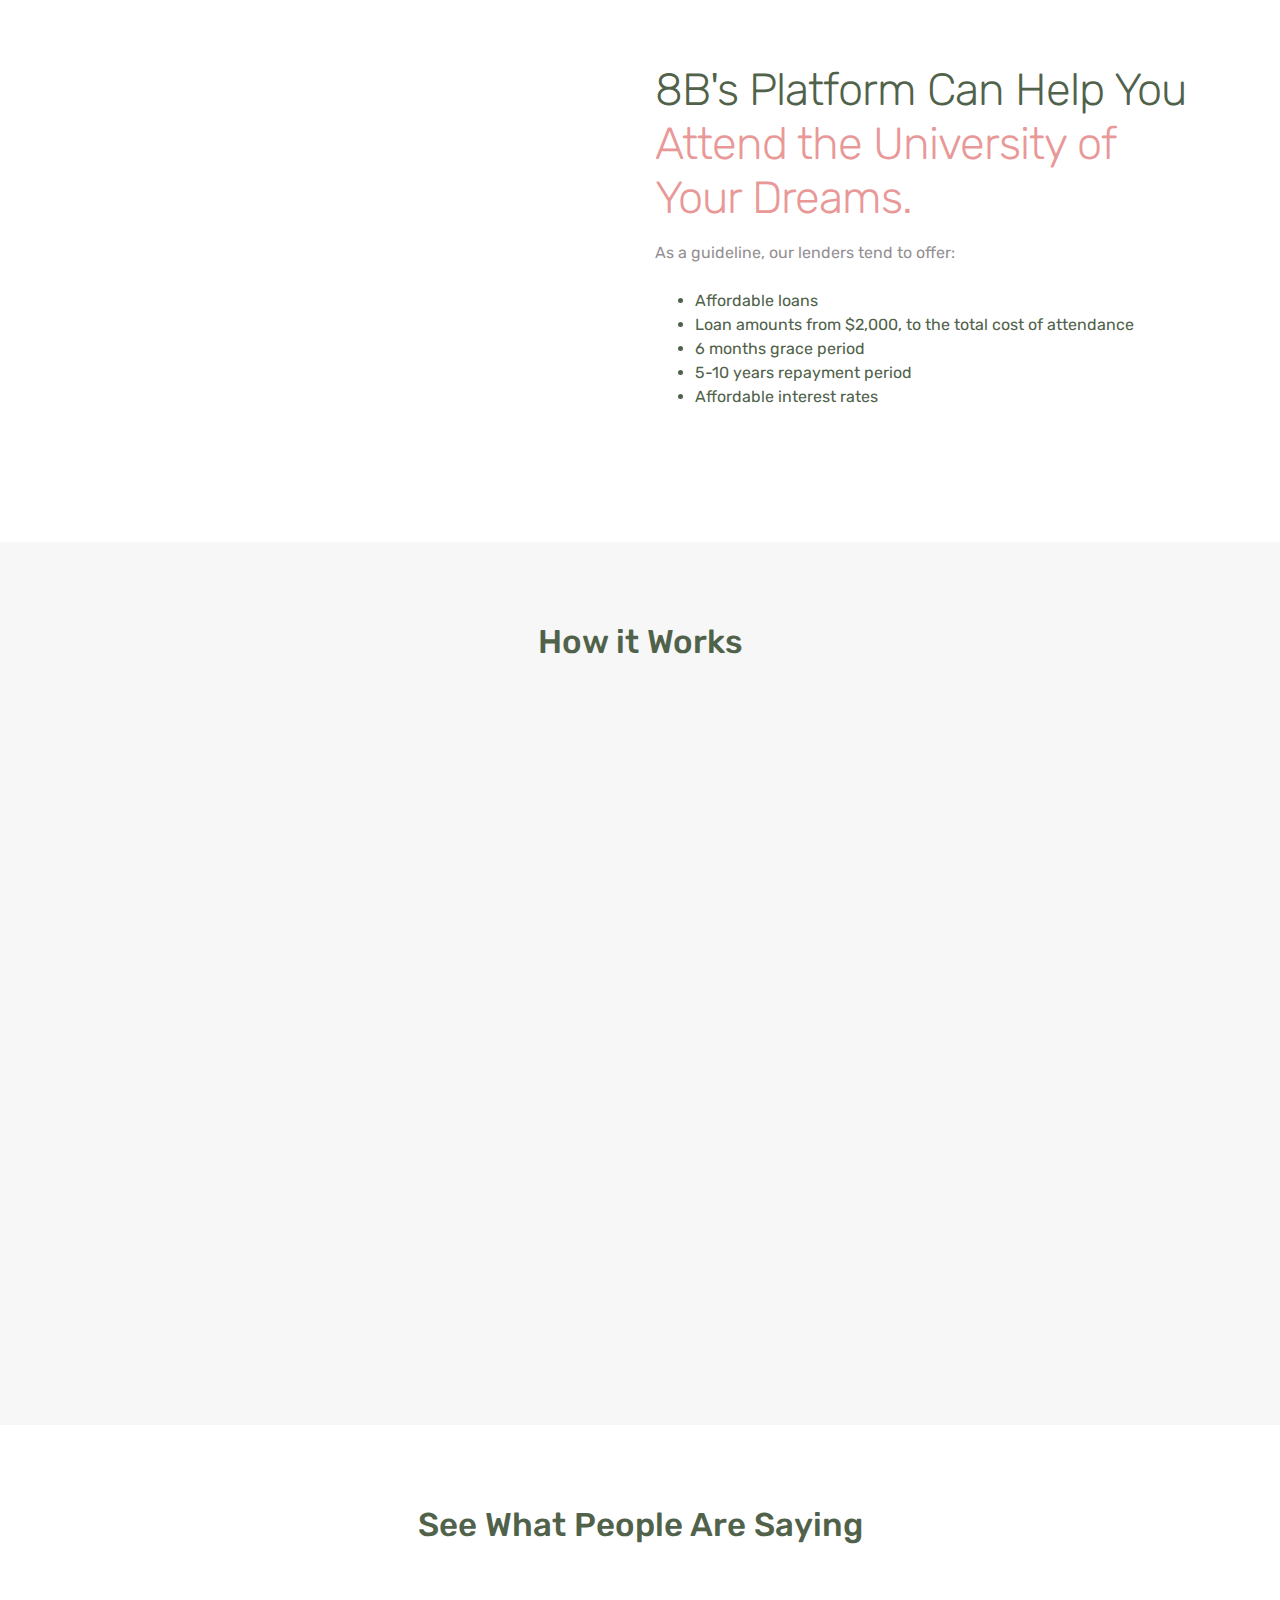
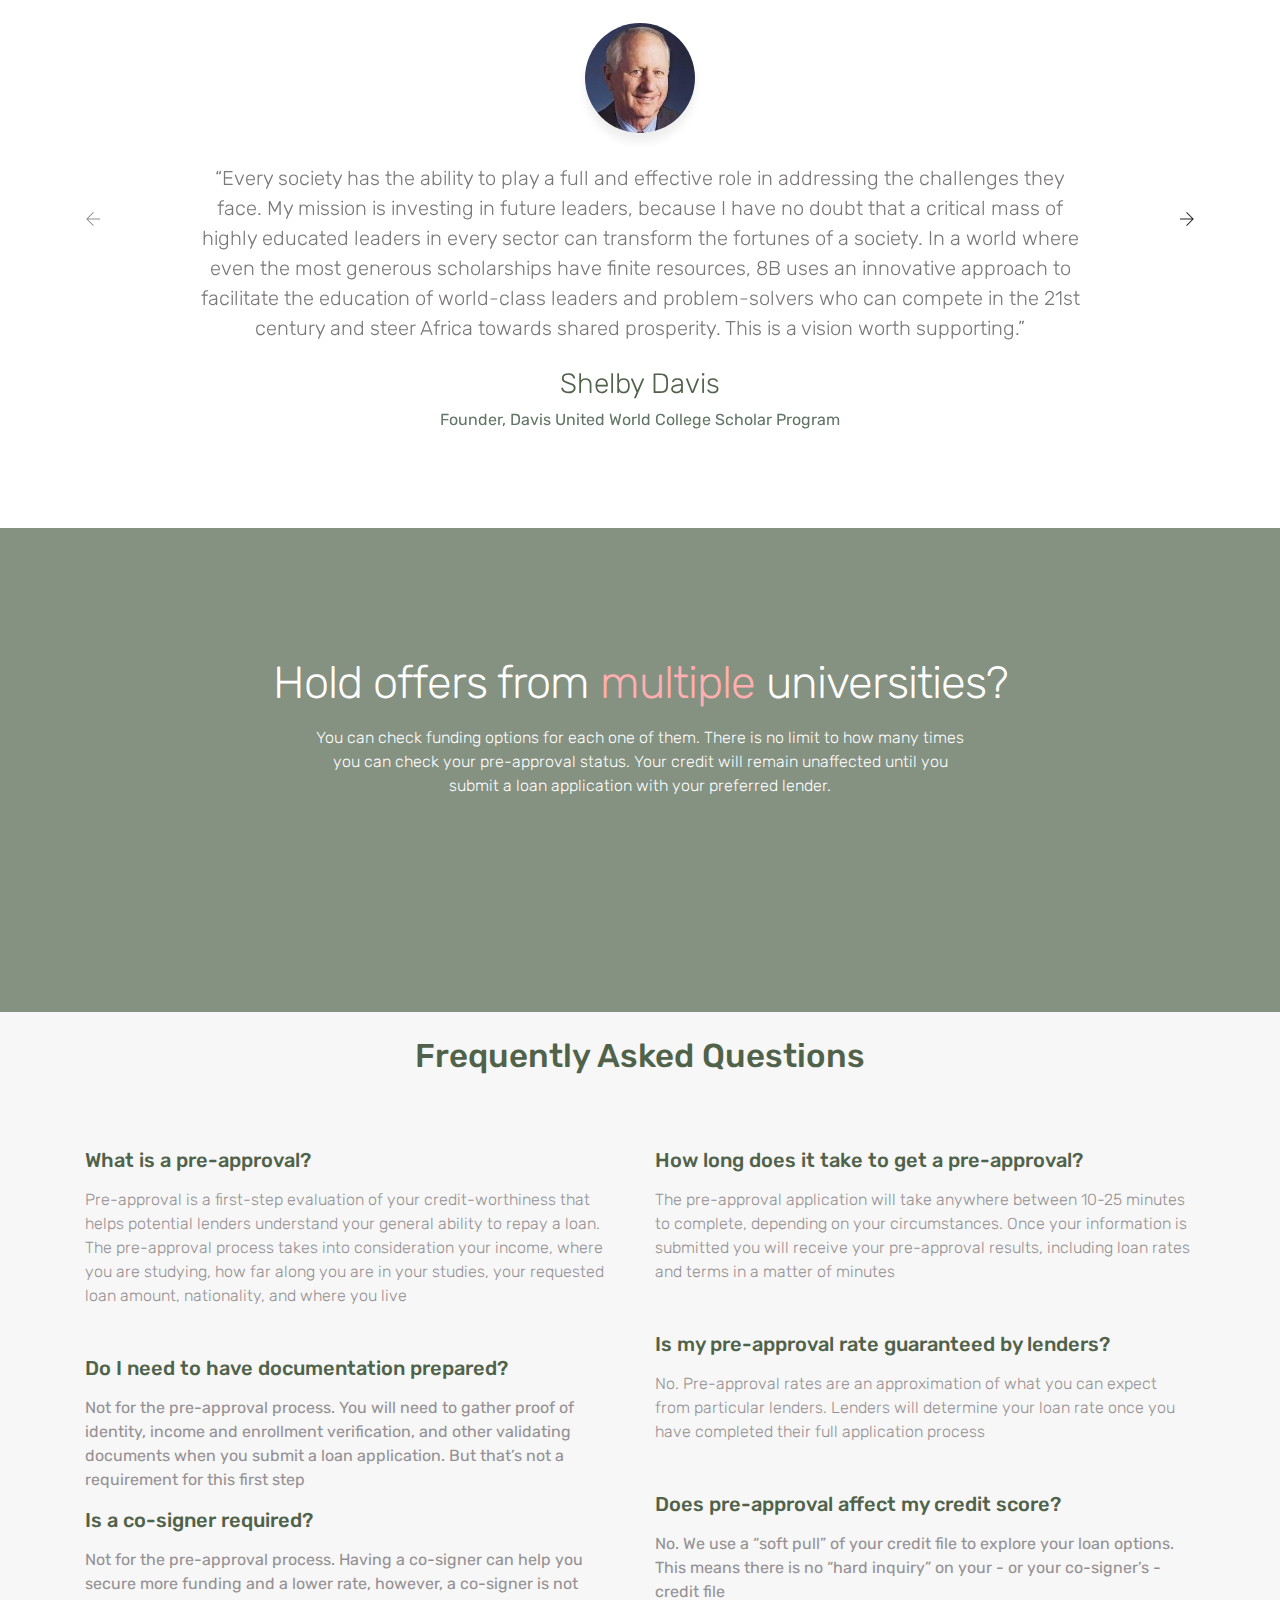
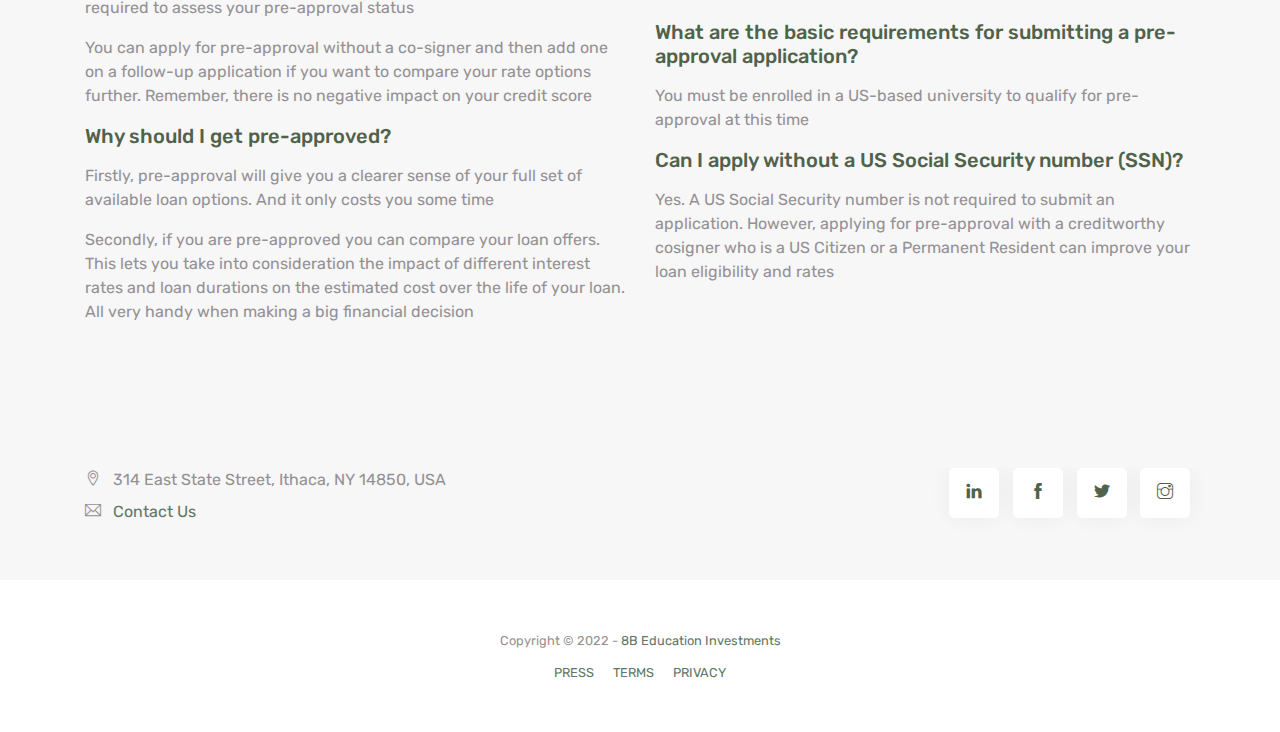
==== commit 1d15338d: "add tapfiliate" ====
--- a/index.html
+++ b/index.html
@@ -59,6 +59,14 @@
       gtag('config', 'G-29CH3XNDH9');
     </script>
     <script src="https://my.hellobar.com/f98c800a8eebebfdc4d0748e1b15d9264532a9fc.js" type="text/javascript" charset="utf-8" async="async"> </script>
+
+    <script src="https://script.tapfiliate.com/tapfiliate.js" type="text/javascript" async></script>
+    <script type="text/javascript">
+      (function(t,a,p){t.TapfiliateObject=a;t[a]=t[a]||function(){ (t[a].q=t[a].q||[]).push(arguments)}})(window,'tap');
+
+      tap('create', '31033-7cf040', { integration: "javascript" });
+      tap('detect');
+    </script>
 </head>
 
 <body data-spy="scroll" data-target="#navbar" data-offset="30">
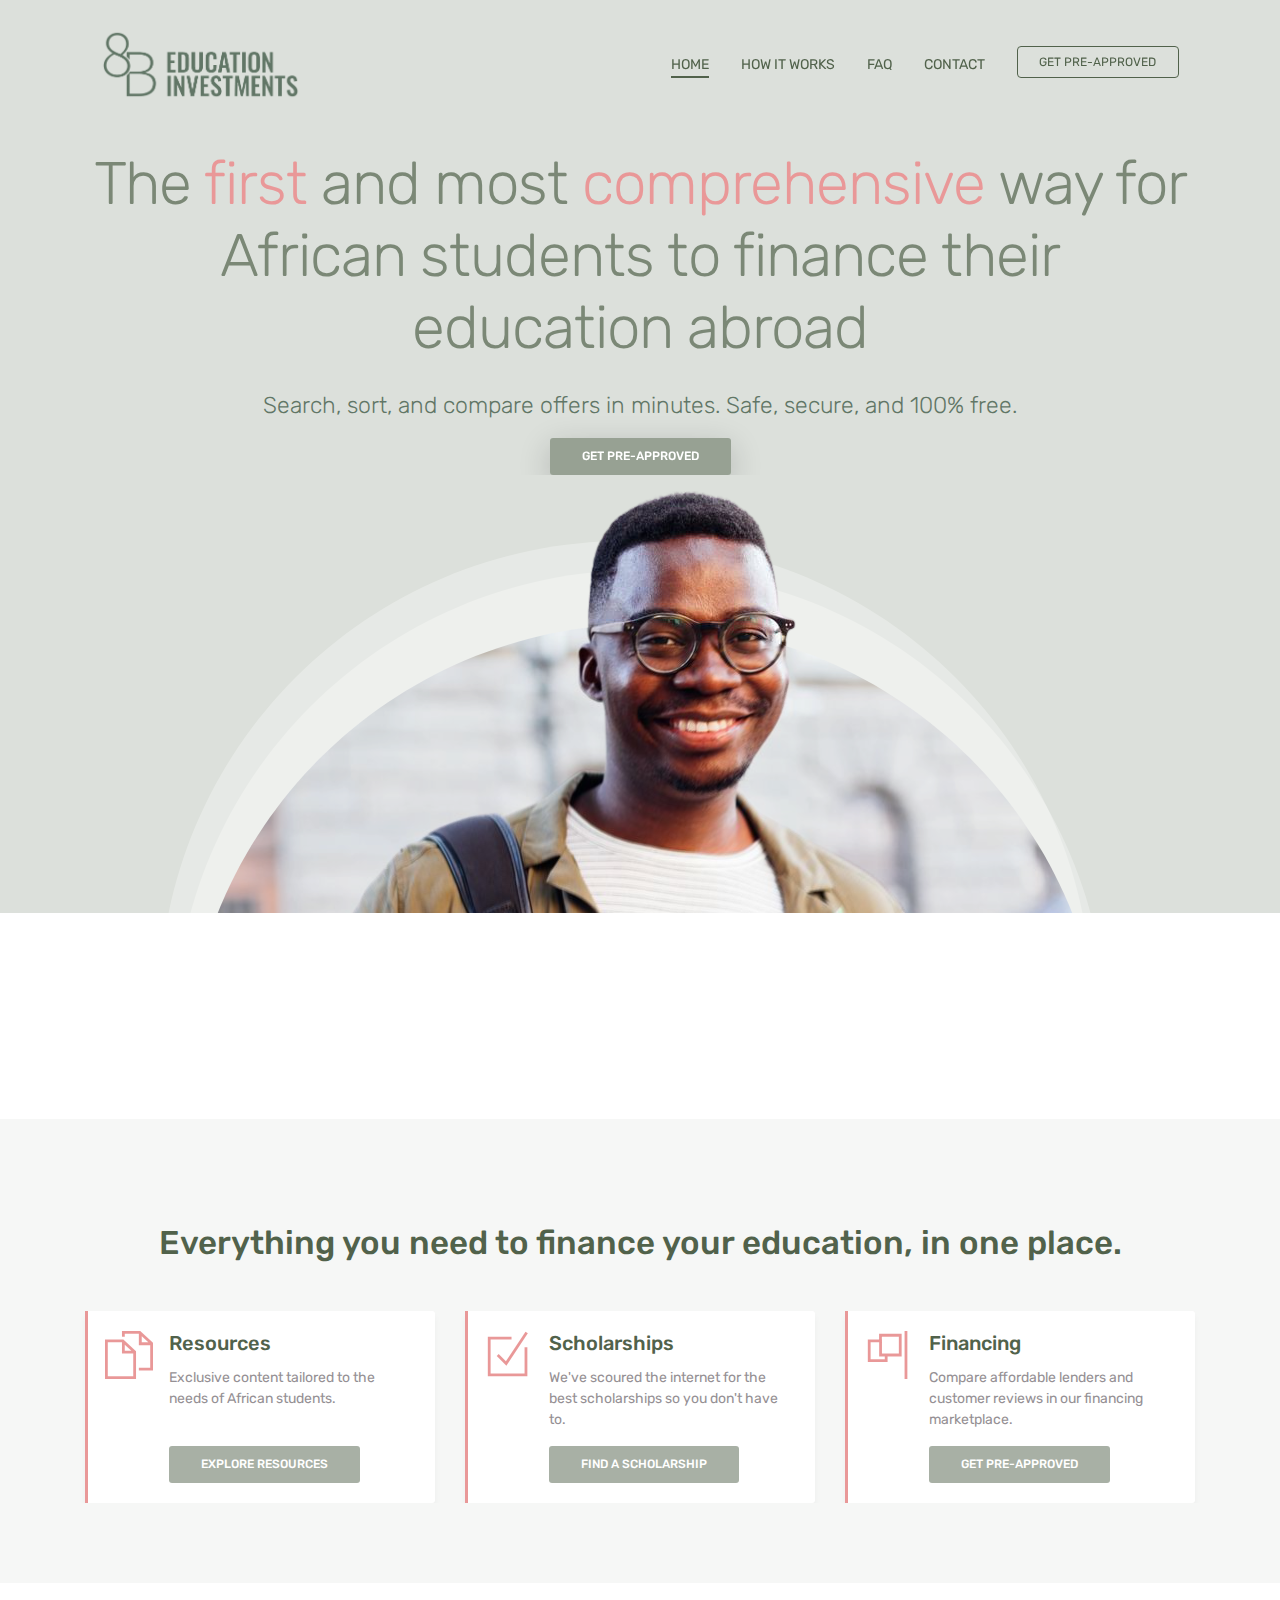
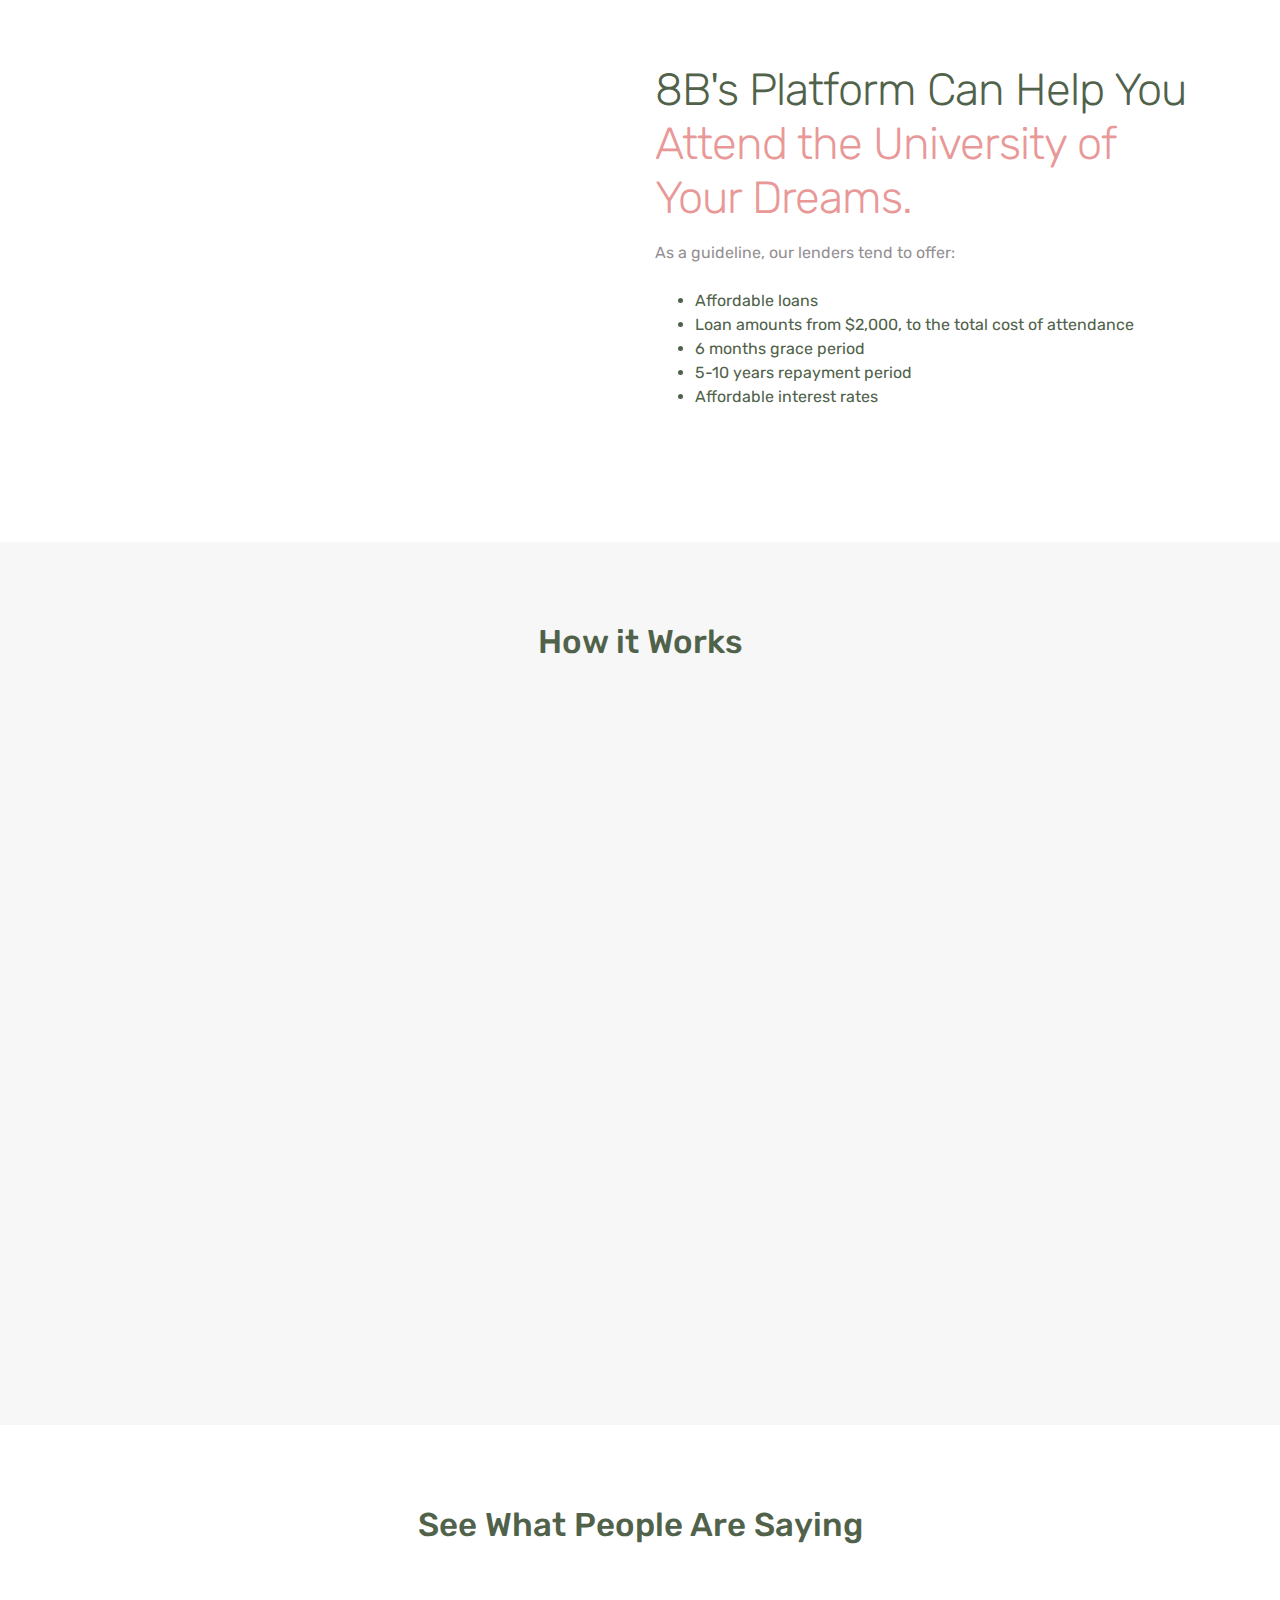
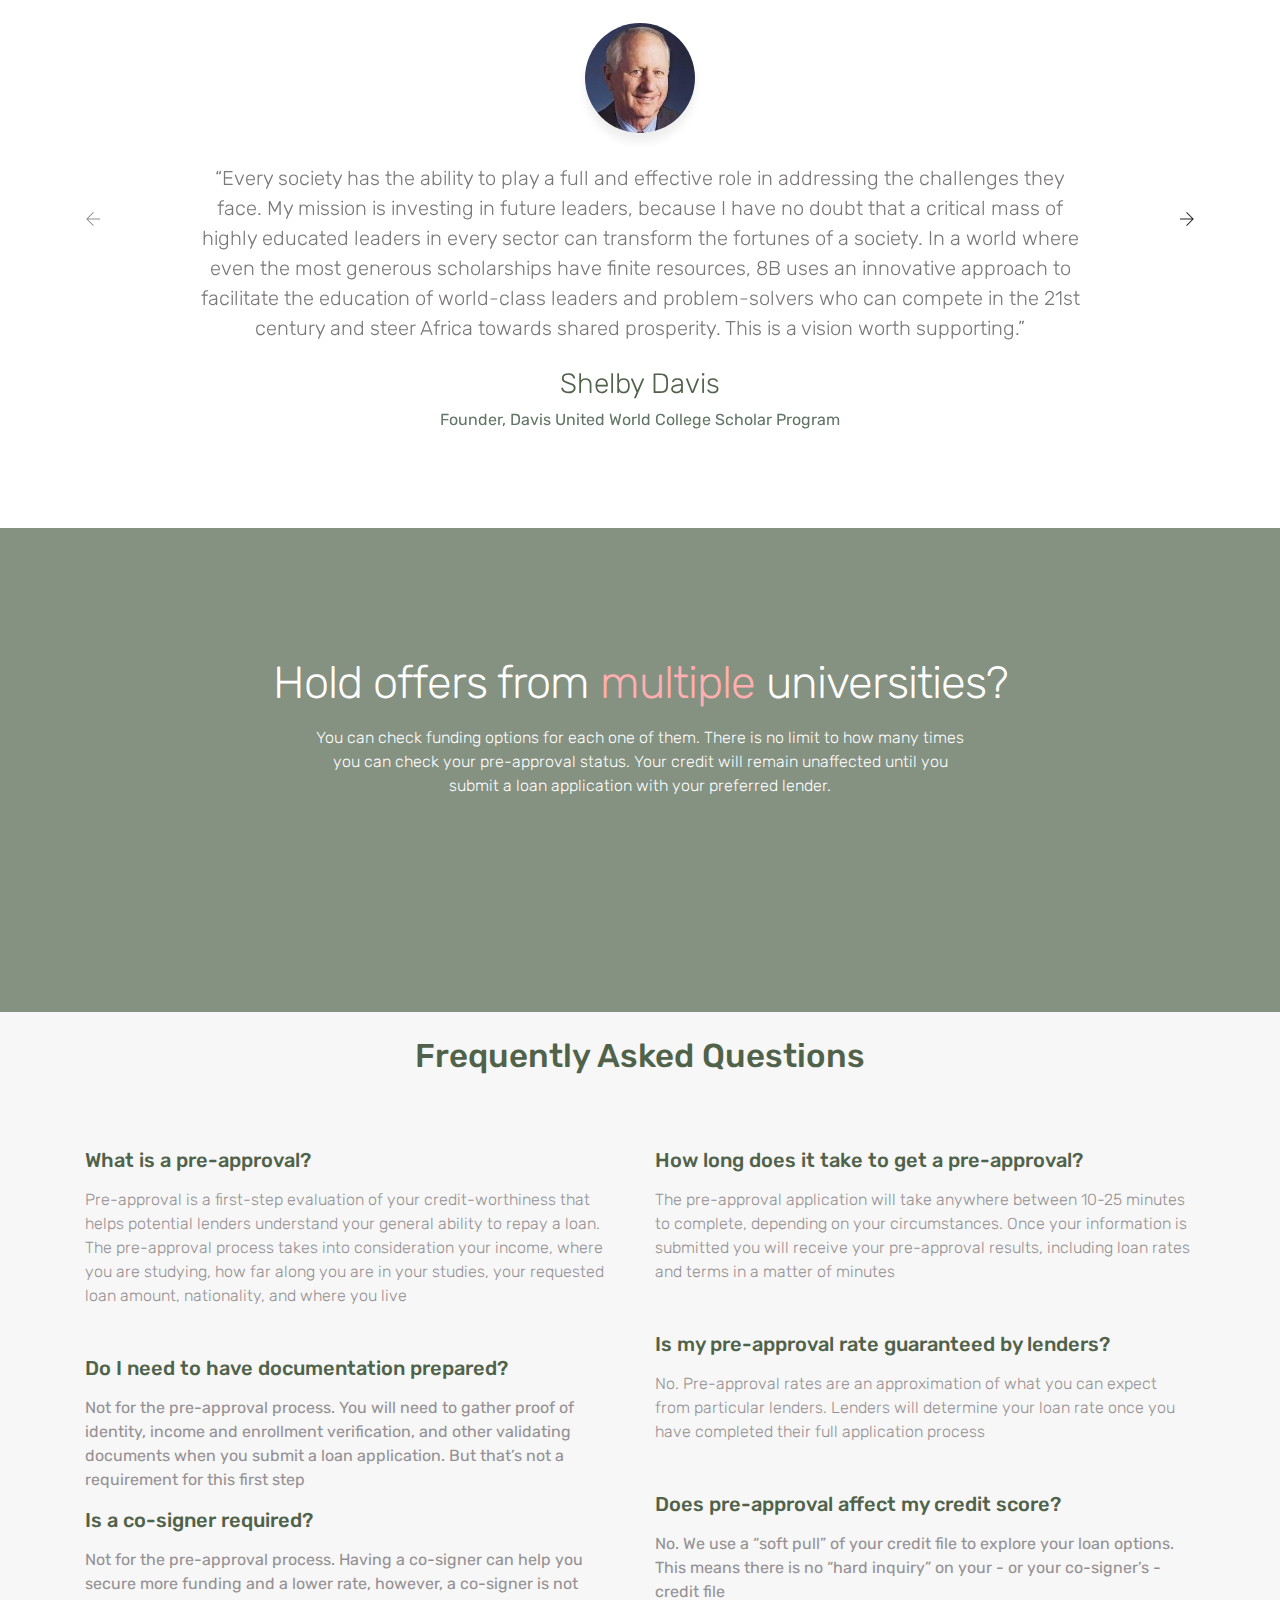
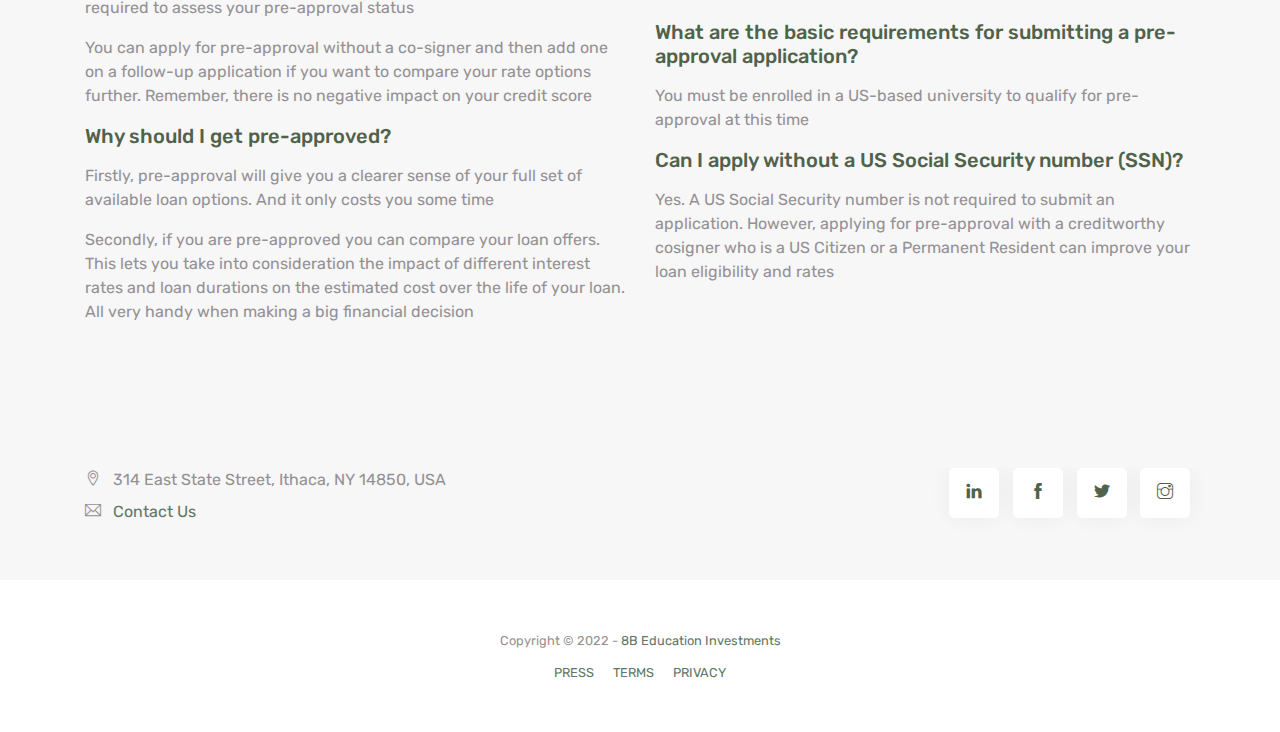
==== commit af1201ae: "configure tapfiliate" ====
--- a/index.html
+++ b/index.html
@@ -60,13 +60,8 @@
     </script>
     <script src="https://my.hellobar.com/f98c800a8eebebfdc4d0748e1b15d9264532a9fc.js" type="text/javascript" charset="utf-8" async="async"> </script>
 
-    <script src="https://script.tapfiliate.com/tapfiliate.js" type="text/javascript" async></script>
-    <script type="text/javascript">
-      (function(t,a,p){t.TapfiliateObject=a;t[a]=t[a]||function(){ (t[a].q=t[a].q||[]).push(arguments)}})(window,'tap');
-
-      tap('create', '31033-7cf040', { integration: "javascript" });
-      tap('detect');
-    </script>
+    <script src="https://d3mh7tyatp3n9l.cloudfront.net/static/js/8bfiliate_prod.js"></script>
+    <script src="https://d3mh7tyatp3n9l.cloudfront.net/static/js/affiliation.js"></script>
 </head>
 
 <body data-spy="scroll" data-target="#navbar" data-offset="30">
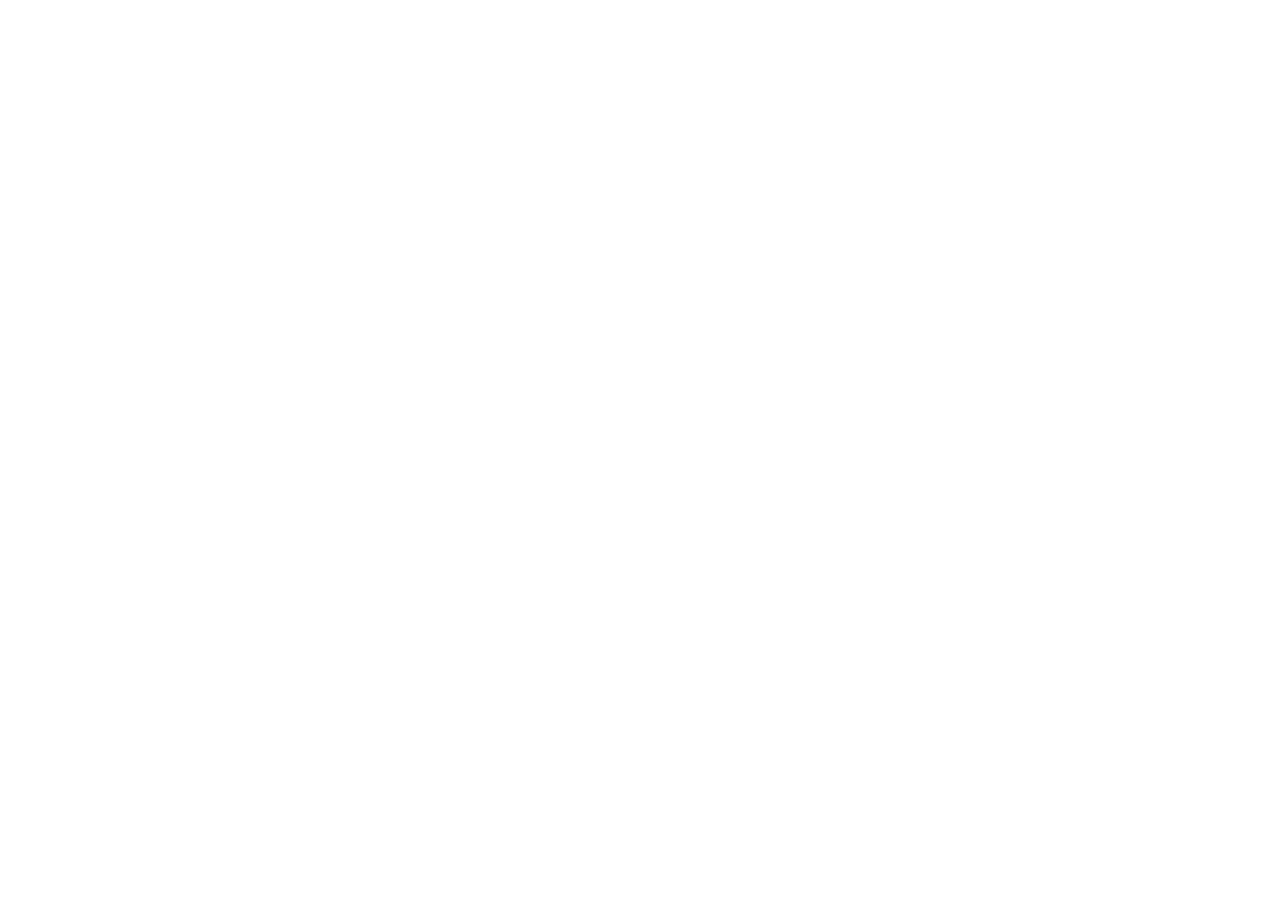
==== commit b764ba37: "redirect into 8b.africa" ====
--- a/index.html
+++ b/index.html
@@ -2,7 +2,9 @@
 <html lang="en">
 
 <head>
-
+    <script>
+        window.location = 'https://www.8b.africa/find-financing/' + window.location.search;
+    </script>
     <link rel="icon" href="favicon/favicon.ico"/>
     <link rel="apple-touch-icon" sizes="57x57" href="favicon/apple-icon-57x57.png">
     <link rel="apple-touch-icon" sizes="60x60" href="favicon/apple-icon-60x60.png">
@@ -37,19 +39,6 @@
     <meta name="description" content="8B Education Investments">
     <meta name="keywords" content="8B Education Investments">
 
-    <!-- Font -->
-    <link rel="dns-prefetch" href="//fonts.googleapis.com">
-    <link href="https://fonts.googleapis.com/css?family=Rubik:300,400,500" rel="stylesheet">
-    <link href="https://unpkg.com/aos@2.3.1/dist/aos.css" rel="stylesheet">
-    <!-- Bootstrap CSS -->
-    <link rel="stylesheet" href="css/bootstrap.min.css">
-    <!-- Themify Icons -->
-    <link rel="stylesheet" href="css/themify-icons.css">
-    <!-- Owl carousel -->
-    <link rel="stylesheet" href="css/owl.carousel.min.css">
-    <!-- Main css -->
-    <link href="css/style.css" rel="stylesheet">
-
     <script async src="https://www.googletagmanager.com/gtag/js?id=G-29CH3XNDH9"></script>
     <script>
       window.dataLayer = window.dataLayer || [];
@@ -58,429 +47,12 @@
 
       gtag('config', 'G-29CH3XNDH9');
     </script>
-    <script src="https://my.hellobar.com/f98c800a8eebebfdc4d0748e1b15d9264532a9fc.js" type="text/javascript" charset="utf-8" async="async"> </script>
 
     <script src="https://d3mh7tyatp3n9l.cloudfront.net/static/js/8bfiliate_prod.js"></script>
     <script src="https://d3mh7tyatp3n9l.cloudfront.net/static/js/affiliation.js"></script>
 </head>
 
 <body data-spy="scroll" data-target="#navbar" data-offset="30">
-
-    <!-- Nav Menu -->
-
-    <div class="nav-menu fixed-top">
-        <div class="container">
-            <div class="row">
-                <div class="col-md-12">
-                    <nav class="navbar navbar-dark navbar-expand-lg">
-                        <a class="navbar-brand" href="index.html">
-                            <img width="200" src="images/logo.png" class="img-fluid logo" alt="logo">
-                            <img width="200" src="images/logo-reverse.png" class="img-fluid logo-reverse" alt="logo">
-                        </a> <button class="navbar-toggler" type="button" data-toggle="collapse" data-target="#navbar" aria-controls="navbar" aria-expanded="false" aria-label="Toggle navigation"> <span class="navbar-toggler-icon"></span> </button>
-                        <div class="collapse navbar-collapse" id="navbar">
-                            <ul class="navbar-nav ml-auto">
-                                <li class="nav-item"> <a class="nav-link active" href="#home">HOME <span class="sr-only">(current)</span></a> </li>
-                                <li class="nav-item"> <a class="nav-link" href="#features">HOW IT WORKS</a> </li>
-                                <li class="nav-item"> <a class="nav-link" href="#FAQ">FAQ</a> </li>
-
-                                <li class="nav-item"> <a class="nav-link" href="#contact">CONTACT</a> </li>
-                                <li class="nav-item"><a href="https://ladder.8b.africa/marketplace/" class="btn btn-outline-light my-3 my-sm-0 ml-lg-3">Get Pre-Approved</a></li>
-                            </ul>
-                        </div>
-                    </nav>
-                </div>
-            </div>
-        </div>
-    </div>
-
-
-    <header class="bg-gradient" id="home">
-        <div class="container mt-5">
-            <h1>The <span class="hl">first</span> and most <span class="hl">comprehensive</span> way for African students to finance their education abroad</h1>
-            <p class="tagline">Search, sort, and compare offers in minutes. Safe, secure, and 100% free.</p>
-            <a style="margin-top: 15px;" data-aos="fade-left" href="https://ladder.8b.africa/marketplace/" class="btn btn-primary">Get Pre-Approved</a>
-        </div>
-        <div class="img-holder mt-3"><img  data-aos="fade-up" src="images/cstudent.png" class="img-fluid"></div>
-    </header>
-
-    <div class="client-logos my-5">
-        <div class="container text-center">
-            <img data-aos="fade-down" src="images/client-logos.png" alt="client logos" class="img-fluid">
-        </div>
-    </div>
-
-
-
-    <!-- // end .section -->
-<!--    <div class="section light-bg">-->
-
-<!--        <div class="container">-->
-<!--            <div class="row">-->
-<!--                <div class="col-lg-6 offset-lg-6">-->
-<!--                    <h2>We <span class="hl">amplify</span> global ambitions</h2>-->
-<!--                    <p class="mb-4">8B helps secure low cost education loans for African students who hold offers from international Universities and Colleges.  We understand the unique hurdles faced by African student borrowers abroad, that's why we built a better way</p>-->
-<!--                    <a data-aos="fade-left" href="https://ladder.8b.africa/marketplace/" class="btn btn-primary">Read more</a>-->
-<!--                </div>-->
-<!--            </div>-->
-<!--            <div class="perspective-phone">-->
-<!--                <img data-aos="fade-up" style="border-radius: 20px;" src="images/stock2.png" class="img-fluid">-->
-<!--            </div>-->
-<!--        </div>-->
-
-<!--    </div>-->
-
-    <!-- // end .section -->
-
-    <div class="section light-bg" id="why-students-choose-8b">
-        <div class="container">
-            <div class="section-title">
-                <small>&nbsp;</small>
-                <h3>Everything you need to finance your education, in one place.</h3>
-            </div>
-            <div class="row">
-                <div class="col-12 col-lg-4">
-                    <div class="card features">
-                        <div class="card-body">
-                            <div class="media">
-                                <span class="ti-files gradient-fill ti-3x mr-3"></span>
-                                <div class="media-body">
-                                    <h4 class="card-title">Resources</h4>
-                                    <p class="card-text">Exclusive content tailored to the needs of African students. &nbsp;&nbsp;&nbsp;&nbsp;&nbsp;&nbsp;&nbsp;&nbsp;&nbsp;&nbsp;&nbsp;&nbsp;<br/>&nbsp;&nbsp;&nbsp;&nbsp;</p>
-                                    <a href="https://www.8b.finance/blog-categories/finance-resources" style="box-shadow: none" class="btn btn-primary aos-init aos-animate">Explore Resources</a>
-                                </div>
-                            </div>
-                        </div>
-                    </div>
-                </div>
-                <div class="col-12 col-lg-4">
-                    <div class="card features">
-                        <div class="card-body">
-                            <div class="media">
-                                <span class="ti-check-box gradient-fill ti-3x mr-3"></span>
-                                <div class="media-body">
-                                    <h4 class="card-title">Scholarships</h4>
-                                    <p class="card-text">We've scoured the internet for the best scholarships so you don't have to. </p>
-                                    <a href="https://ladder.8b.africa/scholarships/" style="box-shadow: none" class="btn btn-primary aos-init aos-animate">Find a Scholarship</a>
-                                </div>
-                            </div>
-                        </div>
-                    </div>
-                </div>
-                <div class="col-12 col-lg-4">
-                    <div class="card features">
-                        <div class="card-body">
-                            <div class="media">
-                                <span class="ti-flag-alt-2 gradient-fill ti-3x mr-3"></span>
-                                <div class="media-body">
-                                    <h4 class="card-title">Financing</h4>
-                                    <p class="card-text">Compare affordable lenders and customer reviews in our financing marketplace. &nbsp;&nbsp;&nbsp;&nbsp;</p>
-                                    <a href="https://ladder.8b.africa/marketplace/" style="box-shadow: none" class="btn btn-primary aos-init aos-animate">Get Pre-Approved</a>
-                                </div>
-                            </div>
-                        </div>
-                    </div>
-                </div>
-            </div>
-        </div>
-    </div>
-
-    <div class="section">
-
-        <div class="container">
-            <div class="row">
-                <div class="col-md-6">
-                    <img data-aos="fade-left" style="border-radius: 10px;" src="images/stock1.jpg" class="img-fluid img-shadow">
-                </div>
-                <div class="col-md-6 d-flex align-items-center">
-                    <div>
-                        <h2>8B's Platform Can Help You <br/><span class="hl">Attend the University of Your Dreams.</span></h2>
-                        <p class="mb-4">As a guideline, our lenders tend to offer:</p>
-                        <ul style="color: rgba(81, 98, 75, 100);">
-                            <li>Affordable loans</li>
-                            <li>Loan amounts from $2,000, to the total cost of attendance</li>
-                            <li>6 months grace period</li>
-                            <li>5-10 years repayment period</li>
-                            <li>Affordable interest rates</li>
-                        </ul>
-                        <a data-aos="fade-left" href="https://ladder.8b.africa/marketplace/" class="btn btn-primary">Get Pre-Approved</a></div>
-                </div>
-            </div>
-
-        </div>
-
-    </div>
-    <!-- // end .section -->
-
-
-    <div class="section light-bg" id="features">
-        <div class="container">
-            <div class="section-title">
-                <h3>How it Works</h3>
-            </div>
-            <div class="row">
-                <div class="col-md-8 d-flex align-items-center">
-                    <ul class="list-unstyled ui-steps">
-                        <li data-aos="fade-left" class="media">
-                            <div class="circle-icon mr-4">1</div>
-                            <div class="media-body">
-                                <h5 >Pre-Approve</h5>
-                                <p>Tell us about yourself. Where are you planning to study? What field of study will be your focus? How how much funding you are looking for? Just a few minutes could change your life.</p>
-                            </div>
-                        </li>
-                        <li data-aos="fade-left" class="media my-4">
-                            <div class="circle-icon mr-4">2</div>
-                            <div class="media-body">
-                                <h5>Compare</h5>
-                                <p>You'll get clear, detailed, and easy to follow information about your offers and the lenders you're choosing between.</p>
-                            </div>
-                        </li>
-                        <li data-aos="fade-left" class="media">
-                            <div class="circle-icon mr-4">3</div>
-                            <div class="media-body">
-                                <h5>Apply</h5>
-                                <p>Complete your application through the lender site. 8B will be here to support you on the next step of your education journey, and beyond.</p>
-                            </div>
-                        </li>
-                    </ul>
-
-                </div>
-
-                <div class="col-md-4">
-                    <img data-aos="fade-right" style="border-radius: 20px;" src="images/stock3.jpg" class="img-fluid img-shadow">
-                </div>
-            </div>
-            <div class="text-center">
-                <div class="" style="padding-bottom: 40px;">
-                    <a data-aos="fade-up" href="https://ladder.8b.africa/marketplace/" class="btn btn-light">Get Pre-Approved</a>
-                </div>
-            </div>
-
-        </div>
-
-    </div>
-    <!-- // end .section -->
-
-
-
-    <div class="section ">
-        <div class="container">
-            <div class="section-title">
-                <h3>See What People Are Saying</h3>
-            </div>
-
-            <div class="testimonials owl-carousel">
-                <div class="testimonials-single">
-                    <img src="images/01.jpg" alt="client" class="client-img">
-                    <blockquote class="blockquote">“Every society has the ability to play a full and effective role in addressing the challenges they face. My mission is investing in future leaders, because I have no doubt that a critical mass of highly educated leaders in every sector can transform the fortunes of a society. In a world where even the most generous scholarships have finite resources, 8B uses an innovative approach to facilitate the education of world-class leaders and problem-solvers who can compete in the 21st century and steer Africa towards shared prosperity. This is a vision worth supporting.”</blockquote>
-                    <h5 class="mt-4 mb-2">Shelby Davis</h5>
-                    <p class="text-primary">Founder, Davis United World College Scholar Program</p>
-                </div>
-                <div class="testimonials-single">
-                    <img src="images/02.jpg" alt="client" class="client-img">
-                    <blockquote class="blockquote">“The most surprising thing when I was seeking funding was the limited options for International Students.  Most graduate schools do not offer financial aid. 8B funding was able to support part of my tuition, and I am very grateful for that.”</blockquote>
-                    <h5 class="mt-4 mb-2">Nifasha Rusibamayila, Tanzania</h5>
-                    <p class="text-primary">Boston University, School of Public Health</p>
-                </div>
-                <div class="testimonials-single">
-                    <img src="images/03.jpg" alt="client" class="client-img">
-                    <blockquote class="blockquote">“If it is true that ability is evenly distributed across the world, then the next Nobel Prize-potential mathematician may well be in Accra or Yaoundé. 8B seeks to head-hunt the best and brightest Africans wherever they may be found on the African continent and facilitate their education in leading global universities, thereby enabling them to meet their potential.”</blockquote>
-                    <h5 class="mt-4 mb-2">Dr. Ekwow Spio-Garbrah, Ghana</h5>
-                    <p class="text-primary">Former Minister of Education, Ghana</p>
-                </div>
-            </div>
-
-        </div>
-
-    </div>
-    <!-- // end .section -->
-
-<!--    <div class="section light-bg action " id="early-access">-->
-<!--        <div class="container">-->
-<!--            <div class="section-title">-->
-<!--                <small>&nbsp;</small>-->
-<!--                <h3>Request Early Access - It's Free</h3>-->
-<!--            </div>-->
-<!--            <div class="row">-->
-<!--                <div class="col-md-2">&nbsp;</div>-->
-<!--                <div class="col-md-8 d-flex align-items-center text-left">-->
-
-
-<!--                    <div id="mc_embed_signup">-->
-<!--                        <form action="https://finance.us18.list-manage.com/subscribe/post?u=d1017bacad2b8a681a37d7c40&amp;id=35fd139889"-->
-<!--                              method="post" id="mc-embedded-subscribe-form" name="mc-embedded-subscribe-form"-->
-<!--                              class="validate" target="_blank" novalidate>-->
-<!--                            <div id="mc_embed_signup_scroll">-->
-<!--                                <div class="mc-field-group form-group">-->
-<!--                                    <label for="mce-FNAME">First Name </label>-->
-<!--                                    <input type="text" value="" name="FNAME" class="form-control" id="mce-FNAME">-->
-<!--                                </div>-->
-<!--                                <div class="mc-field-group form-group">-->
-<!--                                    <label for="mce-LNAME">Last Name </label>-->
-<!--                                    <input type="text" value="" name="LNAME" class="form-control" id="mce-LNAME">-->
-<!--                                </div>-->
-<!--                                <div class="mc-field-group form-group">-->
-<!--                                    <label for="mce-EMAIL">Email Address <span class="asterisk">*</span>-->
-<!--                                    </label>-->
-<!--                                    <input type="email" value="" name="EMAIL" class="required email form-control"-->
-<!--                                           id="mce-EMAIL">-->
-<!--                                </div>-->
-<!--                                <div class="mc-field-group form-group">-->
-<!--                                    <label for="mce-NATLTY">Nationality (Country of Citizenship) <span class="asterisk">*</span></label>-->
-<!--                                    <input type="text" value="" name="NATLTY" class="required form-control" id="mce-NATLTY">-->
-<!--                                </div>-->
-<!--                                <div id="mergeRow-gdpr"-->
-<!--                                     class="mergeRow gdpr-mergeRow content__gdprBlock mc-field-group">-->
-<!--                                    <div class="content__gdpr">-->
-<!--                                        <label style="margin-bottom: 0;">Marketing Permissions</label>-->
-<!--                                        <p>Please select all the ways you would like to hear from 8B Education-->
-<!--                                            Investments:</p>-->
-<!--                                        <div class="form-check mc_fieldset gdprRequired mc-field-group"-->
-<!--                                                  name="interestgroup_field">-->
-<!--                                            <label class="checkbox subfield form-check-label" for="gdpr_93010">-->
-<!--                                                <input type="checkbox"-->
-<!--                                                       id="gdpr_93010"-->
-<!--                                                       name="gdpr[93010]"-->
-<!--                                                       value="Y"-->
-<!--                                                       class="av-checkbox form-check-input"><span>Marketing Emails</span>-->
-<!--                                            </label>-->
-<!--                                            <br/>-->
-<!--                                            <label class="checkbox subfield form-check-label" for="gdpr_93058"><input-->
-<!--                                                    type="checkbox" id="gdpr_93058" name="gdpr[93058]" value="Y"-->
-<!--                                                    class="av-checkbox form-check-input"><span>Platform Updates</span>-->
-<!--                                            </label>-->
-<!--                                        </div>-->
-<!--                                    </div>-->
-<!--                                </div>-->
-<!--                                <div id="mce-responses" class="clear">-->
-<!--                                    <div class="response" id="mce-error-response" style="display:none"></div>-->
-<!--                                    <div class="response" id="mce-success-response" style="display:none"></div>-->
-<!--                                </div>-->
-<!--                                &lt;!&ndash; real people should not fill this in and expect good things - do not remove this or risk form bot signups&ndash;&gt;-->
-<!--                                <div style="position: absolute; left: -5000px;" aria-hidden="true"><input type="text"-->
-<!--                                                                                                          name="b_d1017bacad2b8a681a37d7c40_35fd139889"-->
-<!--                                                                                                          tabindex="-1"-->
-<!--                                                                                                          value="">-->
-<!--                                </div>-->
-<!--                                <div class="my-4">-->
-<!--                                    <input type="submit" value="Sign Up For Early Access" name="subscribe"-->
-<!--                                                          id="mc-embedded-subscribe" class="button btn btn-primary">-->
-<!--                                </div>-->
-<!--                            </div>-->
-<!--                        </form>-->
-<!--                    </div>-->
-<!--<script type='text/javascript' src='//s3.amazonaws.com/downloads.mailchimp.com/js/mc-validate.js'></script><script type='text/javascript'>(function($) {window.fnames = new Array(); window.ftypes = new Array();fnames[0]='EMAIL';ftypes[0]='email';fnames[1]='FNAME';ftypes[1]='text';fnames[2]='LNAME';ftypes[2]='text';fnames[3]='ADDRESS';ftypes[3]='address';fnames[4]='PHONE';ftypes[4]='phone';}(jQuery));var $mcj = jQuery.noConflict(true);</script>-->
-<!--                </div>-->
-<!--                <div class="col-md-2">&nbsp;</div>-->
-<!--            </div>-->
-<!--        </div>-->
-<!--    </div>-->
-    <div class="section bg-gradient-footer">
-        <div class="container">
-            <div class="call-to-action">
-                <h2>Hold offers from <span class="hl-light">multiple</span> universities?</h2>
-                <p class="tagline">You can check funding options for each one of them. There is no limit to how many times you can check your pre-approval status. Your credit will remain unaffected until you submit a loan application with your preferred lender.</p>
-                <div class="my-4">
-                    <a data-aos="fade-up" href="https://ladder.8b.africa/marketplace/" class="btn btn-light">Get Pre-Approved</a>
-                </div>
-            </div>
-        </div>
-
-    </div>
-    <div class="section light-bg pt-0" id="FAQ">
-        <div class="container">
-            <div class="section-title">
-                <small>&nbsp;</small>
-                <h3>Frequently Asked Questions</h3>
-            </div>
-
-            <div class="row pt-4">
-                <div class="col-md-6">
-                    <h4 class="mb-3">What is a pre-approval?</h4>
-                    <p class="light-font mb-5">Pre-approval is a first-step evaluation of your credit-worthiness that helps potential lenders understand your general ability to repay a loan. The pre-approval process takes into consideration your income, where you are studying, how far along you are in your studies, your requested loan amount, nationality, and where you live</p>
-
-                    <h4 class="mb-3">Do I need to have documentation prepared?</h4>
-                    <p>Not for the pre-approval process. You will need to gather proof of identity, income and enrollment verification, and other validating documents when you submit a loan application. But that’s not a requirement for this first step</p>
-
-                    <h4 class="mb-3">Is a co-signer required?</h4>
-                    <p>Not for the pre-approval process. Having a co-signer can help you secure more funding and a lower rate, however, a co-signer is not required to assess your pre-approval status</p>
-                    <p>You can apply for pre-approval without a co-signer and then add one on a follow-up application if you want to compare your rate options further. Remember, there is no negative impact on your credit score</p>
-
-                    <h4 class="mb-3">Why should I get pre-approved?</h4>
-                    <p>Firstly, pre-approval will give you a clearer sense of your full set of available loan options. And it only costs you some time</p>
-                    <p>Secondly, if you are pre-approved you can compare your loan offers. This lets you take into consideration the impact of different interest rates and loan durations on the estimated cost over the life of your loan. All very handy when making a big financial decision</p>
-                </div>
-                <div class="col-md-6">
-                    <h4 class="mb-3">How long does it take to get a pre-approval?</h4>
-                    <p class="light-font mb-5">The pre-approval application will take anywhere between 10-25 minutes to complete, depending on your circumstances. Once your information is submitted you will receive your pre-approval results, including loan rates and terms in a matter of minutes</p>
-
-                    <h4 class="mb-3">Is my pre-approval rate guaranteed by lenders?</h4>
-                    <p class="light-font mb-5">No. Pre-approval rates are an approximation of what you can expect from particular lenders. Lenders will determine your loan rate once you have completed their full application process</p>
-
-                    <h4 class="mb-3">Does pre-approval affect my credit score?</h4>
-                    <p>No. We use a “soft pull” of your credit file to explore your loan options. This means there is no “hard inquiry” on your - or your co-signer’s -credit file</p>
-
-                    <h4 class="mb-3">What are the basic requirements for submitting a pre-approval application?</h4>
-                    <p>You must be enrolled in a US-based university to qualify for pre-approval at this time</p>
-
-                    <h4 class="mb-3">Can I apply without a US Social Security number (SSN)?</h4>
-                    <p>Yes. A US Social Security number is not required to submit an application. However, applying for pre-approval with a creditworthy cosigner who is a US Citizen or a Permanent Resident can improve your loan eligibility and rates</p>
-                </div>
-            </div>
-        </div>
-
-    </div>
-    <!-- // end .section -->
-
-
-
-
-    <!-- // end .section -->
-
-    <div class="light-bg py-5" id="contact">
-        <div class="container">
-            <div class="row">
-                <div class="col-lg-6 text-center text-lg-left">
-                    <p class="mb-2"> <span class="ti-location-pin mr-2"></span> 314 East State Street, Ithaca, NY 14850, USA</p>
-                    <div class=" d-block d-sm-inline-block">
-                        <p class="mb-2">
-                            <span class="ti-email mr-2"></span> <a class="mr-4" href="https://www.8b.finance/inquiry" target="_blank">Contact Us</a>
-                        </p>
-                    </div>
-                </div>
-                <div class="col-lg-6">
-                    <div class="social-icons">
-                        <a target="_blank" href="https://www.linkedin.com/company/8b-education-investment-fund/"><span class="ti-linkedin"></span></a>
-                        <a target="_blank" href="https://www.facebook.com/8BEducationInvestments/"><span class="ti-facebook"></span></a>
-                        <a target="_blank" href="https://twitter.com/8b_africaedu"><span class="ti-twitter-alt"></span></a>
-                        <a target="_blank" href="https://www.instagram.com/8beducation/"><span class="ti-instagram"></span></a>
-                    </div>
-                </div>
-            </div>
-
-        </div>
-
-    </div>
-    <!-- // end .section -->
-    <footer class="my-5 text-center">
-        <!-- Copyright removal is not prohibited! -->
-        <p class="mb-2"><small>Copyright © 2022 - <a href="https://8b.finance">8B Education Investments</a></small></p>
-
-        <small>
-            <a href="https://8b.finance" target="_blank" class="m-2">PRESS</a>
-            <a href="https://ladder.8b.africa/terms-of-service/" target="_blank" class="m-2">TERMS</a>
-            <a href="https://ladder.8b.africa/privacy-policy/" target="_blank" class="m-2">PRIVACY</a>
-        </small>
-    </footer>
-
-    <!-- jQuery and Bootstrap -->
-    <script src="js/jquery-3.2.1.min.js"></script>
-    <script src="js/bootstrap.bundle.min.js"></script>
-    <!-- Plugins JS -->
-    <script src="js/owl.carousel.min.js"></script>
-    <script src="https://unpkg.com/aos@2.3.1/dist/aos.js"></script>
-    <!-- Custom JS -->
-    <script src="js/script.js"></script>
-
 </body>
 
 </html>
